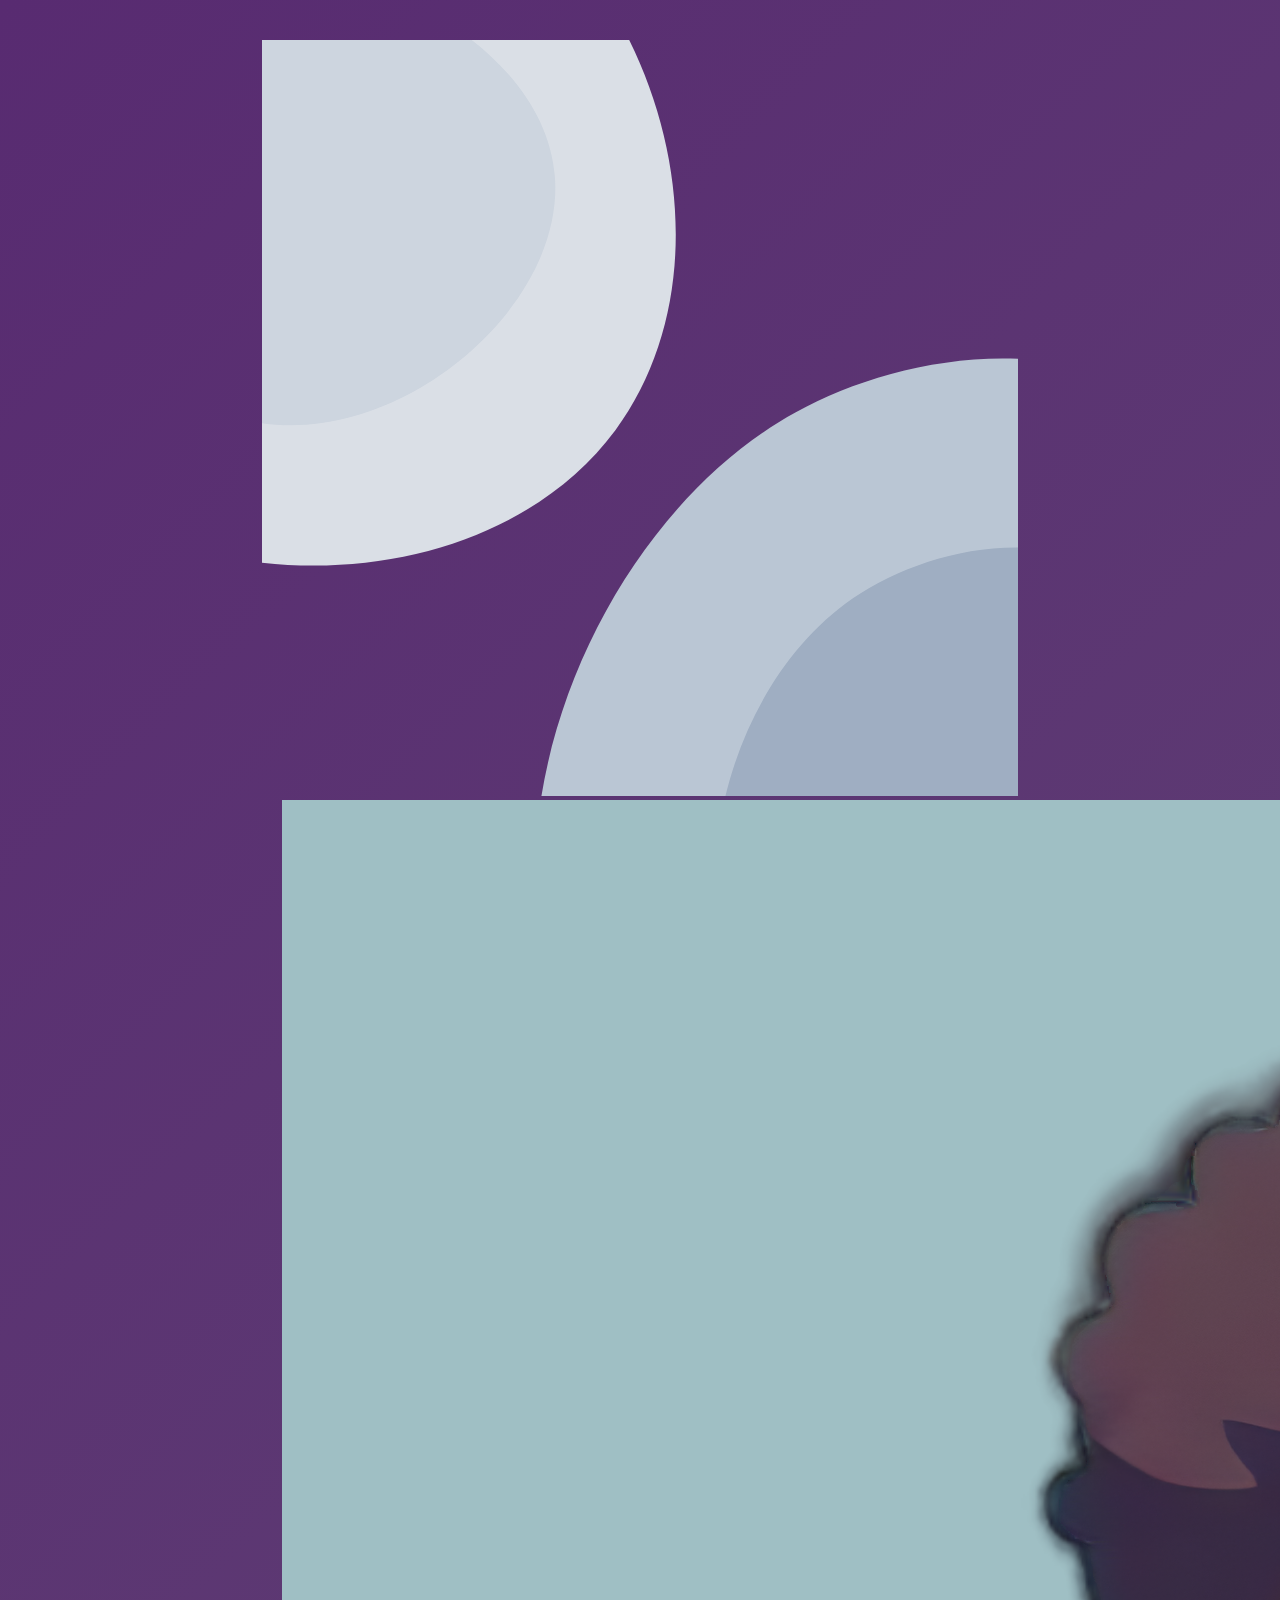
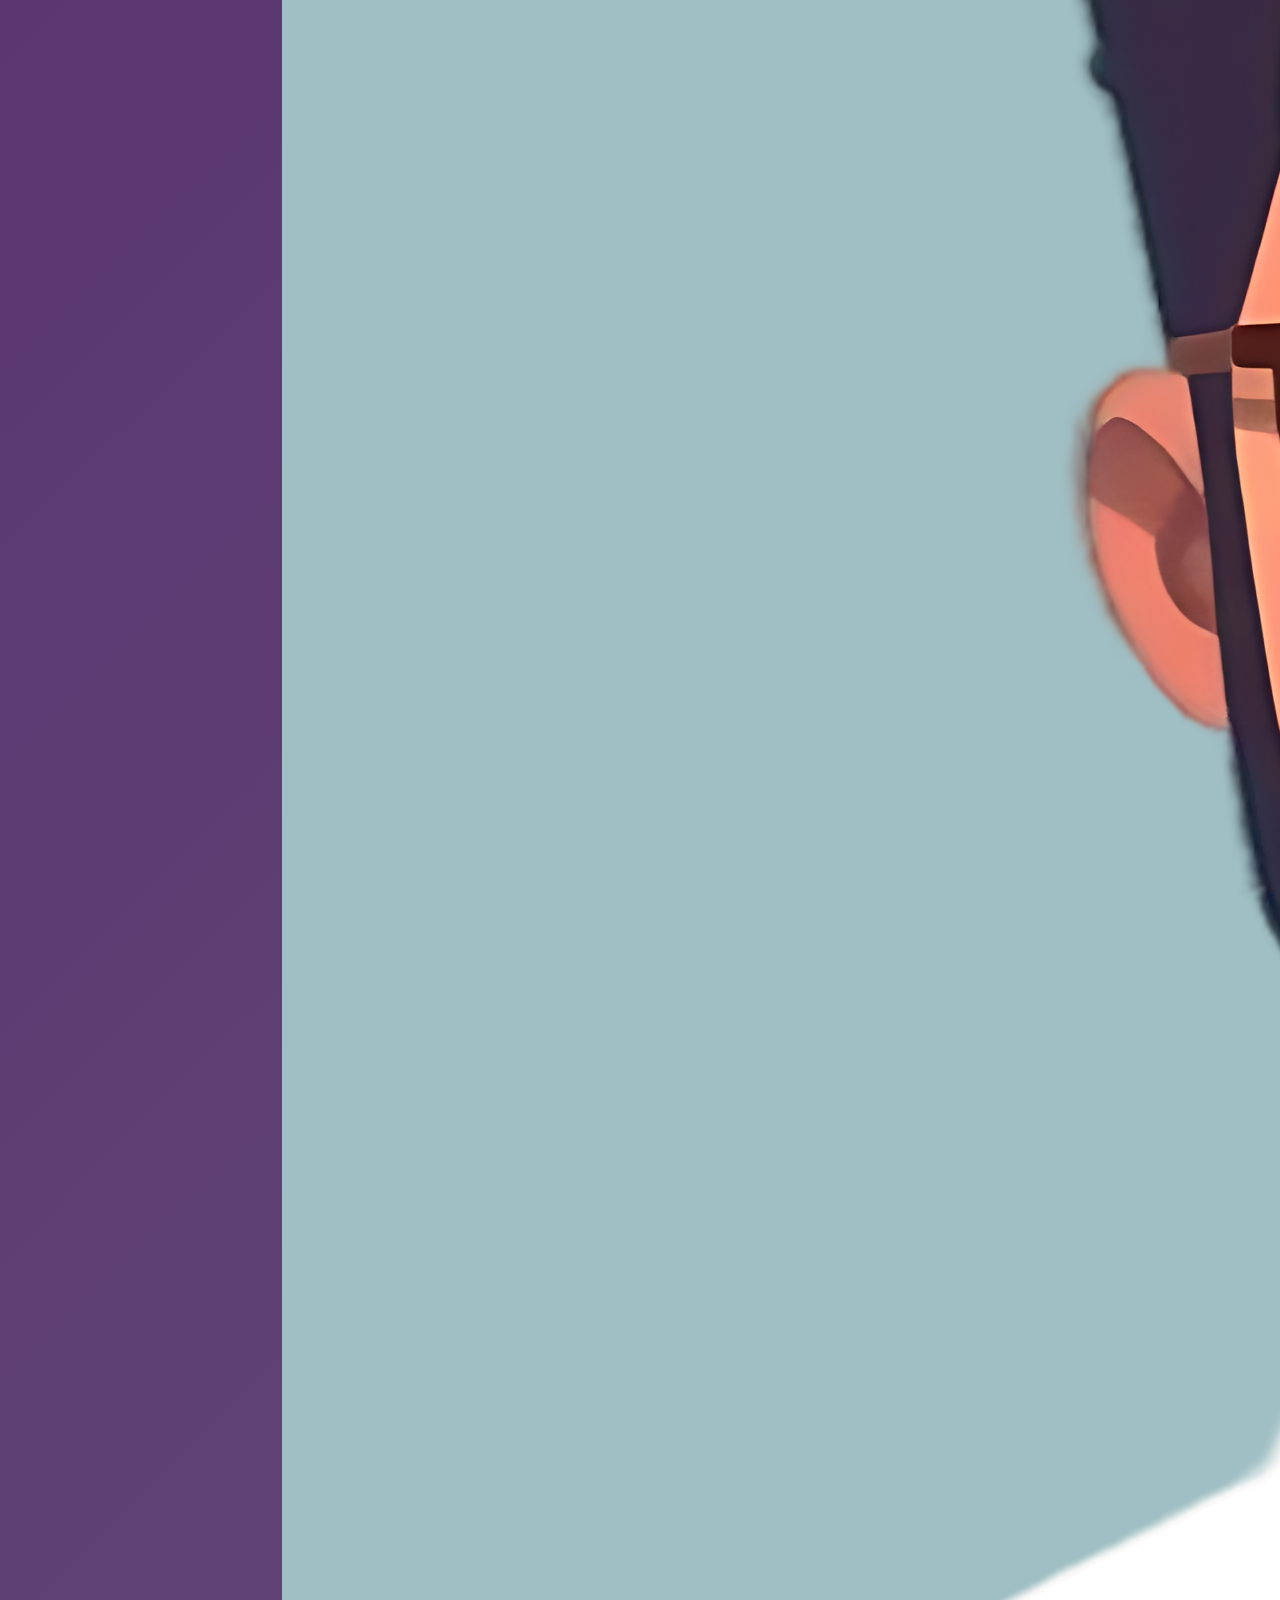
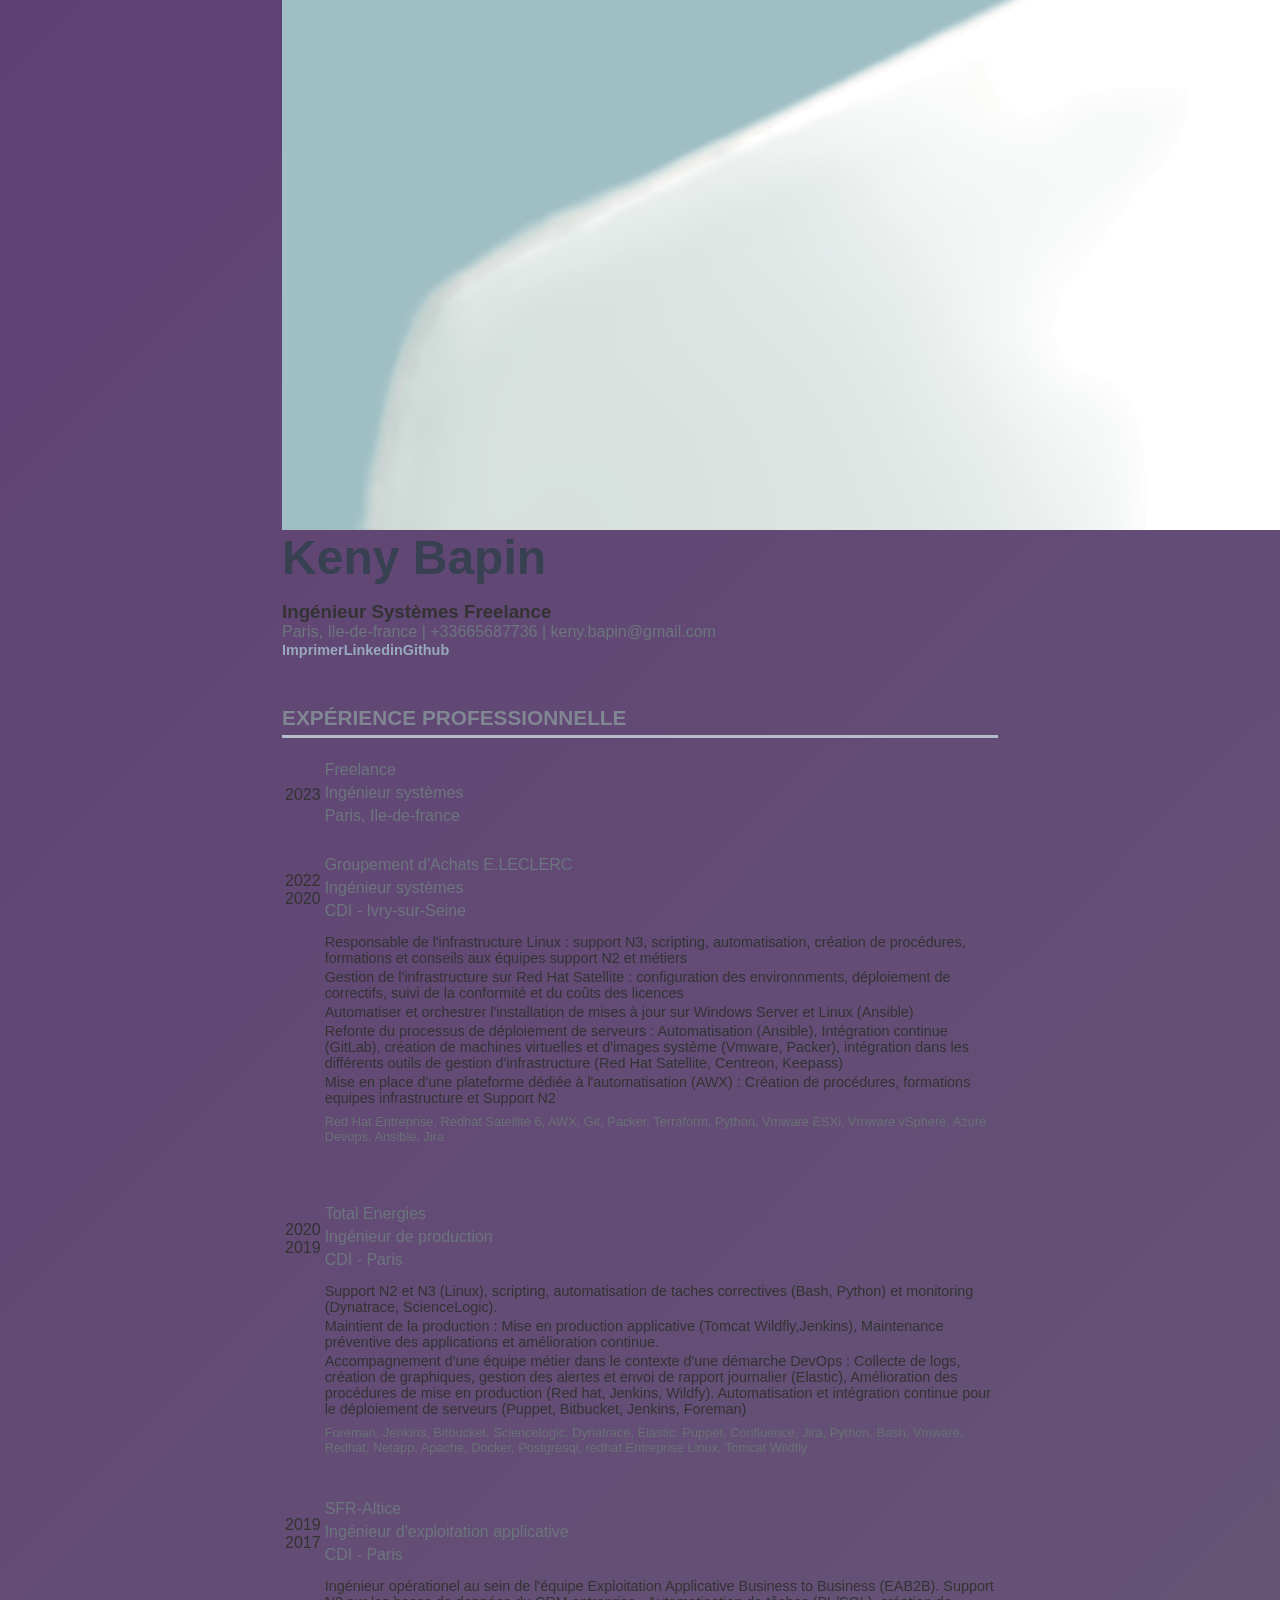
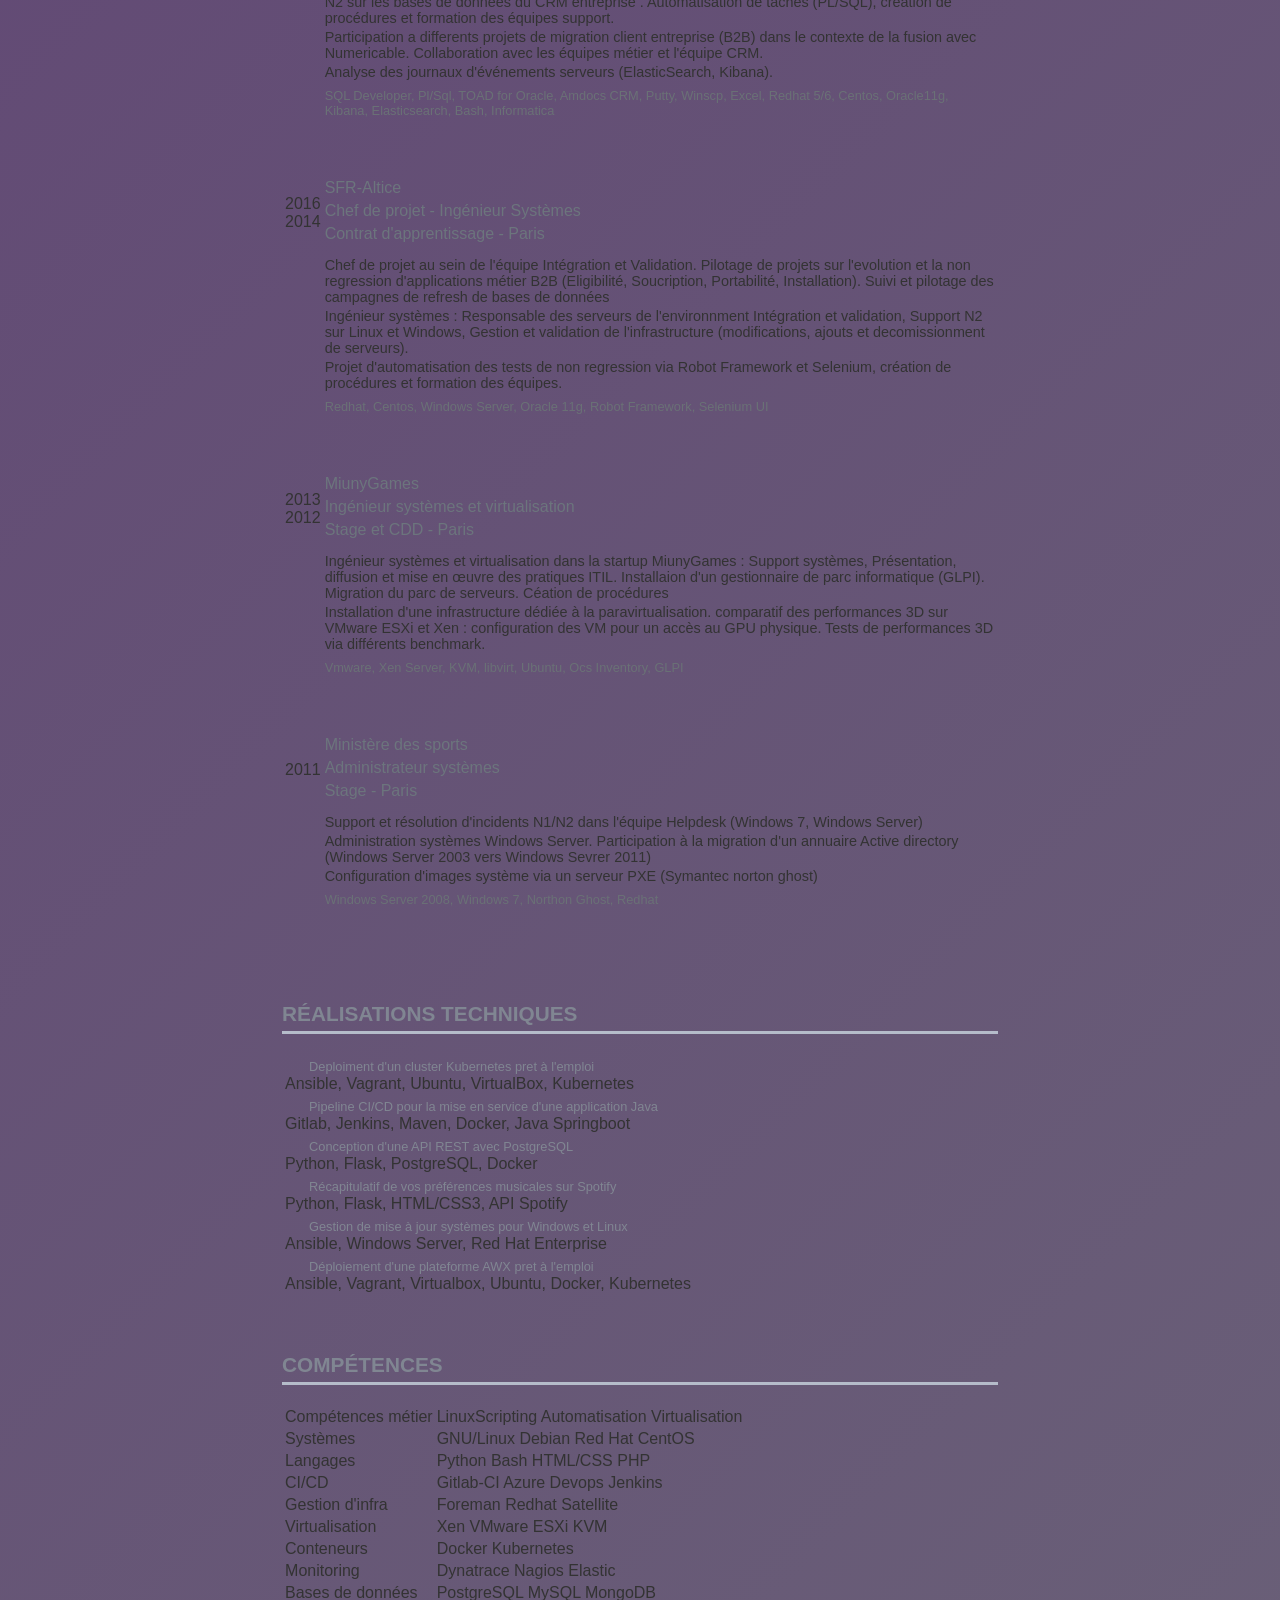
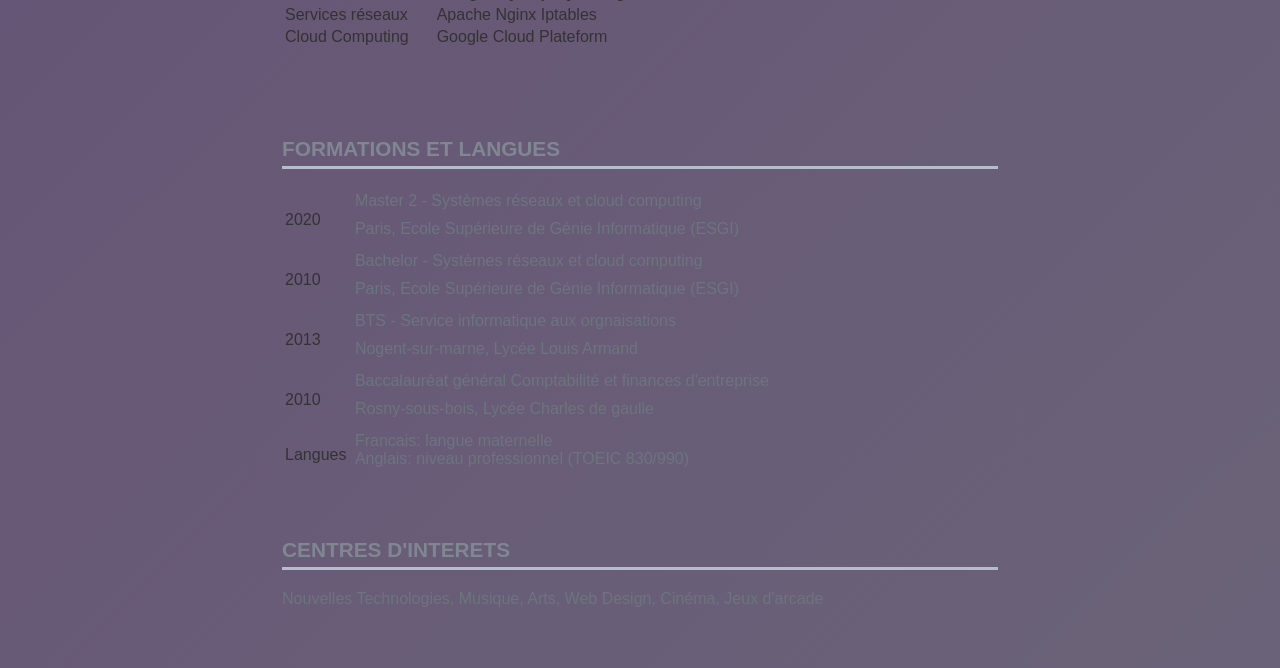
==== index.html @ 60f9b0a9 "Update index.html" ====
<!DOCTYPE html>
<html lang="fr">
<head>
  <meta charset="UTF-8">
  <meta name="viewport" content="width=device-width, initial-scale=1">
  <meta name="format-detection" content="telephone=no">
  <title>Ingénieur Systèmes Linux Freelance</title>
  <link rel="stylesheet" href="style.css">
  <link rel="stylesheet" href="https://fonts.googleapis.com/css2?family=Roboto:wght@400;700&amp;display=swap">
</head>
<body>
  <svg preserveaspectratio="xMidYMid slice" viewbox="10 10 80 80">
  <path fill="#dadfe6" class="out-top" d="M37-5C25.1-14.7,5.7-19.1-9.2-10-28.5,1.8-32.7,31.1-19.8,49c15.5,21.5,52.6,22,67.2,2.3C59.4,35,53.7,8.5,37-5Z"></path>
  <path fill="#cdd5df" class="in-top" d="M20.6,4.1C11.6,1.5-1.9,2.5-8,11.2-16.3,23.1-8.2,45.6,7.4,50S42.1,38.9,41,24.5C40.2,14.1,29.4,6.6,20.6,4.1Z"></path>
  <path fill="#bac6d4" class="out-bottom" d="M105.9,48.6c-12.4-8.2-29.3-4.8-39.4.8-23.4,12.8-37.7,51.9-19.1,74.1s63.9,15.3,76-5.6c7.6-13.3,1.8-31.1-2.3-43.8C117.6,63.3,114.7,54.3,105.9,48.6Z"></path>
  <path fill="#9faec2" class="in-bottom" d="M102,67.1c-9.6-6.1-22-3.1-29.5,2-15.4,10.7-19.6,37.5-7.6,47.8s35.9,3.9,44.5-12.5C115.5,92.6,113.9,74.6,102,67.1Z"></path></svg>
  <header>
    <div class="avatar"><img src="img/avatar.png" alt="avatar"></div>
    <h1>Keny Bapin</h1>
    <h3>Ingénieur Systèmes Freelance</h3>
    <p class="contact">Paris, Ile-de-france | +33665687736 | keny.bapin@gmail.com</p>
    <div class="links">
      <a href="javascript:window.print()">Imprimer</a><a href="https://www.linkedin.com/in/keny-bapin-94615779/" target="_blank">Linkedin</a><a href="https://github.com/kenybapin" target="_blank">Github</a>
    </div>
  </header>
  <section class="experience">
    <h2>Expérience Professionnelle</h2>
    <table class="table_experience">
      <tbody>
        <tr>
          <td class="yearColumn">2023</td>
          <td>
            <div class="infoBlock">
              <p class="company">Freelance</p>
              <p class="job">Ingénieur systèmes</p>
              <p class="location">Paris, Ile-de-france</p>
            </div>
          </td>
        </tr>
        <tr>
          <td>&nbsp;</td>
        </tr><!-- <> -->
        <tr>
          <td class="yearColumn">2022<br>
          2020</td>
          <td>
            <div class="infoBlock">
              <p class="company">Groupement d'Achats E.LECLERC</p>
              <p class="job">Ingénieur systèmes</p>
              <p class="location">CDI - Ivry-sur-Seine</p>
            </div>
          </td>
        </tr>
        <tr>
          <td>&nbsp;</td>
          <td>
            <div class="description">
              <ul>
                <li>Responsable de l'infrastructure Linux : support N3, scripting, automatisation, création de procédures, formations et conseils aux équipes support N2 et métiers</li>
                <li>Gestion de l'infrastructure sur Red Hat Satellite : configuration des environnments, déploiement de correctifs, suivi de la conformité et du coûts des licences</li>
                <li>Automatiser et orchestrer l'installation de mises à jour sur Windows Server et Linux (Ansible)</li>
                <li>Refonte du processus de déploiement de serveurs : Automatisation (Ansible), Intégration continue (GitLab), création de machines virtuelles et d'images système (Vmware, Packer), intégration dans les différents outils de gestion d'infrastructure (Red Hat Satellite, Centreon, Keepass)</li>
                <li>Mise en place d'une plateforme dédiée à l'automatisation (AWX) : Création de procédures, formations equipes infrastructure et Support N2</li>
                <p class="tools">Red Hat Entreprise, Redhat Satellite 6, AWX, Git, Packer, Terraform, Python, Vmware ESXi, Vmware vSphere, Azure Devops, Ansible, Jira</p>
              </ul>
            </div>
          </td>
        </tr>
        <tr>
          <td>&nbsp;</td><!-- <> -->
        </tr>
        <tr>
          <td class="yearColumn">2020<br>
          2019</td>
          <td>
            <div class="infoBlock">
              <p class="company">Total Energies</p>
              <p class="job">Ingénieur de production</p>
              <p class="location">CDI - Paris</p>
            </div>
          </td>
        </tr>
        <tr>
          <td>&nbsp;</td>
          <td>
            <div class="description">
              <ul>
                <li>Support N2 et N3 (Linux), scripting, automatisation de taches correctives (Bash, Python) et monitoring (Dynatrace, ScienceLogic).</li>
                <li>Maintient de la production : Mise en production applicative (Tomcat Wildfly,Jenkins), Maintenance préventive des applications et amélioration continue.</li>
                <li>Accompagnement d'une équipe métier dans le contexte d'une démarche DevOps : Collecte de logs, création de graphiques, gestion des alertes et envoi de rapport journalier (Elastic), Amélioration des procédures de mise en production (Red hat, Jenkins, Wildfy). Automatisation et intégration continue pour le déploiement de serveurs (Puppet, Bitbucket, Jenkins, Foreman)</li>
                <p class="tools">Foreman, Jenkins, Bitbucket, Sciencelogic, Dynatrace, Elastic, Puppet, Confluence, Jira, Python, Bash, Vmware, Redhat, Netapp, Apache, Docker, Postgresql, redhat Entreprise Linux, Tomcat Wildfly</p>
              </ul>
            </div>
          </td>
        </tr>
        <tr>
          <td></td>
        </tr>
      </tbody>
    </table>
    <div class="pagebreak"></div>
    <table class="table_experience">
      <tbody>
        <tr>
          <td class="yearColumn">2019<br>
          2017</td>
          <td>
            <div class="infoBlock">
              <p class="company">SFR-Altice</p>
              <p class="job">Ingénieur d'exploitation applicative</p>
              <p class="location">CDI - Paris</p>
            </div>
          </td>
        </tr>
        <tr>
          <td></td>
          <td>
            <div class="description">
              <ul>
                <li>Ingénieur opérationel au sein de l'équipe Exploitation Applicative Business to Business (EAB2B). Support N2 sur les bases de données du CRM entreprise . Automatisation de tâches (PL/SQL), création de procédures et formation des équipes support.</li>
                <li>Participation a differents projets de migration client entreprise (B2B) dans le contexte de la fusion avec Numericable. Collaboration avec les équipes métier et l'équipe CRM.</li>
                <li>Analyse des journaux d'événements serveurs (ElasticSearch, Kibana).</li>
                <p class="tools">SQL Developer, Pl/Sql, TOAD for Oracle, Amdocs CRM, Putty, Winscp, Excel, Redhat 5/6, Centos, Oracle11g, Kibana, Elasticsearch, Bash, Informatica</p>
              </ul>
            </div>
          </td>
        </tr>
        <tr>
          <td>&nbsp;</td><!-- <> -->
        </tr>
        <tr>
          <td class="yearColumn">2016<br>
          2014</td>
          <td>
            <div class="infoBlock">
              <p class="company">SFR-Altice</p>
              <p class="job">Chef de projet - Ingénieur Systèmes</p>
              <p class="location">Contrat d'apprentissage - Paris</p>
            </div>
          </td>
        </tr>
        <tr>
          <td>&nbsp;</td>
          <td>
            <div class="description">
              <ul>
                <li>Chef de projet au sein de l'équipe Intégration et Validation. Pilotage de projets sur l'evolution et la non regression d'applications métier B2B (Eligibilité, Soucription, Portabilité, Installation). Suivi et pilotage des campagnes de refresh de bases de données</li>
                <li>Ingénieur systèmes : Responsable des serveurs de l'environnment Intégration et validation, Support N2 sur Linux et Windows, Gestion et validation de l'infrastructure (modifications, ajouts et decomissionment de serveurs).</li>
                <li>Projet d'automatisation des tests de non regression via Robot Framework et Selenium, création de procédures et formation des équipes.</li>
                <p class="tools">Redhat, Centos, Windows Server, Oracle 11g, Robot Framework, Selenium UI</p>
              </ul>
            </div>
          </td>
        </tr>
        <tr>
          <td>&nbsp;</td><!-- <> -->
        </tr>
        <tr>
          <td class="yearColumn">2013<br>
          2012</td>
          <td>
            <div class="infoBlock">
              <p class="company">MiunyGames</p>
              <p class="job">Ingénieur systèmes et virtualisation</p>
              <p class="location">Stage et CDD - Paris</p>
            </div>
          </td>
        </tr>
        <tr>
          <td>&nbsp;</td>
          <td>
            <div class="description">
              <ul>
                <li>Ingénieur systèmes et virtualisation dans la startup MiunyGames : Support systèmes, Présentation, diffusion et mise en œuvre des pratiques ITIL. Installaion d'un gestionnaire de parc informatique (GLPI). Migration du parc de serveurs. Céation de procédures</li>
                <li>Installation d'une infrastructure dédiée à la paravirtualisation. comparatif des performances 3D sur VMware ESXi et Xen : configuration des VM pour un accès au GPU physique. Tests de performances 3D via différents benchmark.</li>
                <p class="tools">Vmware, Xen Server, KVM, libvirt, Ubuntu, Ocs Inventory, GLPI</p>
              </ul>
            </div>
          </td>
        </tr>
        <tr>
          <td>&nbsp;</td><!-- <> -->
        </tr>
        <tr>
          <td class="yearColumn">2011</td>
          <td>
            <div class="infoBlock">
              <p class="company">Ministère des sports</p>
              <p class="job">Administrateur systèmes</p>
              <p class="location">Stage - Paris</p>
            </div>
          </td>
        </tr>
        <tr>
          <td>&nbsp;</td>
          <td>
            <div class="description">
              <ul>
                <li>Support et résolution d'incidents N1/N2 dans l'équipe Helpdesk (Windows 7, Windows Server)</li>
                <li>Administration systèmes Windows Server. Participation à la migration d'un annuaire Active directory (Windows Server 2003 vers Windows Sevrer 2011)</li>
                <li>Configuration d'images système via un serveur PXE (Symantec norton ghost)</li>
                <p class="tools">Windows Server 2008, Windows 7, Northon Ghost, Redhat</p>
              </ul>
            </div>
          </td>
        </tr>
      </tbody>
    </table>
  </section>
  <div class="pagebreak"></div>
  <section class="projects">
    <h2>Réalisations techniques</h2>
    <table class="table_projects">
      <tbody>
        <tr>
          <td><a href="https://github.com/kenybapin/kubernetes-cluster-vagrant-ansible">Deploiment d'un cluster Kubernetes pret à l'emploi</a><br>
          <span>Ansible, Vagrant, Ubuntu, VirtualBox, Kubernetes</span></td>
        </tr>
        <tr>
          <td><a href="https://github.com/kenybapin/cicd-pipeline-java-spring-docker">Pipeline CI/CD pour la mise en service d'une application Java</a><br>
          <span>Gitlab, Jenkins, Maven, Docker, Java Springboot</span></td>
        </tr>
        <tr>
          <td><a href="https://github.com/kenybapin/docker-flask-api">Conception d'une API REST avec PostgreSQL</a><br>
          <span>Python, Flask, PostgreSQL, Docker</span></td>
        </tr>
        <tr>
          <td><a href="https://github.com/kenybapin/flask-spotify-app">Récapitulatif de vos préférences musicales sur Spotify</a><br>
          <span>Python, Flask, HTML/CSS3, API Spotify</span></td>
        </tr>
        <tr>
          <td><a href="https://github.com/kenybapin/ansible-sys-updates">Gestion de mise à jour systèmes pour Windows et Linux</a><br>
          <span>Ansible, Windows Server, Red Hat Enterprise</span></td>
        </tr>
        <tr>
          <td><a href="https://github.com/kenybapin/awx-install">Déploiement d'une plateforme AWX pret à l'emploi</a><br>
          <span>Ansible, Vagrant, Virtualbox, Ubuntu, Docker, Kubernetes</span></td>
        </tr>
      </tbody>
    </table>
  </section>
  <section class="skills">
    <h2>Compétences</h2>
    <table class="table_skills">
      <tbody>
        <tr>
          <td>Compétences métier</td>
          <td><span>Linux</span><span>Scripting</span> <span>Automatisation</span> <span>Virtualisation</span></td>
        </tr>
        <tr>
          <td>Systèmes</td>
          <td><span>GNU/Linux</span> <span>Debian</span> <span>Red Hat</span> <span>CentOS</span></td>
        </tr>
        <tr>
          <td>Langages</td>
          <td><span>Python</span> <span>Bash</span> <span>HTML/CSS</span> <span>PHP</span></td>
        </tr>
        <tr>
          <td>CI/CD</td>
          <td><span>Gitlab-CI</span> <span>Azure Devops</span> <span>Jenkins</span></td>
        </tr>
        <tr>
          <td>Gestion d'infra</td>
          <td><span>Foreman</span> <span>Redhat Satellite</span></td>
        </tr>
        <tr>
          <td>Virtualisation</td>
          <td><span>Xen</span> <span>VMware ESXi</span> <span>KVM</span></td>
        </tr>
        <tr>
          <td>Conteneurs</td>
          <td><span>Docker</span> <span>Kubernetes</span></td>
        </tr>
        <tr>
          <td>Monitoring</td>
          <td><span>Dynatrace</span> <span>Nagios</span> <span>Elastic</span></td>
        </tr>
        <tr>
          <td>Bases de données</td>
          <td><span>PostgreSQL</span> <span>MySQL</span> <span>MongoDB</span></td>
        </tr>
        <tr>
          <td>Services réseaux</td>
          <td><span>Apache</span> <span>Nginx</span> <span>Iptables</span></td>
        </tr>
        <tr>
          <td>Cloud Computing</td>
          <td><span>Google Cloud Plateform</span></td>
        </tr>
      </tbody>
    </table>
  </section>
  <div class="pagebreak"></div>
  <section class="education">
    <h2>Formations et langues</h2>
    <table class="table_formations">
      <tbody>
        <tr class="tableRow">
          <td class="yearColumn">2020&nbsp;</td>
          <td>
            <div class="infoBlock">
              <p class="diploma">Master 2 - Systèmes réseaux et cloud computing</p>
              <p class="school">Paris, Ecole Supérieure de Génie Informatique (ESGI)</p>
            </div>
          </td>
        </tr><!---->
        <tr class="tableRow">
          <td class="yearColumn">2010&nbsp;</td>
          <td>
            <div class="infoBlock">
              <p class="diploma">Bachelor - Systèmes réseaux et cloud computing</p>
              <p class="school">Paris, Ecole Supérieure de Génie Informatique (ESGI)</p>
            </div>
          </td>
        </tr><!---->
        <tr class="tableRow">
          <td class="yearColumn">2013&nbsp;</td>
          <td>
            <div class="infoBlock">
              <p class="diploma">BTS - Service informatique aux orgnaisations</p>
              <p class="school">Nogent-sur-marne, Lycée Louis Armand</p>
            </div>
          </td>
        </tr><!---->
        <tr class="tableRow">
          <td class="yearColumn">2010&nbsp;</td>
          <td>
            <div class="infoBlock">
              <p class="diploma">Baccalauréat général Comptabilité et finances d'entreprise</p>
              <p class="school">Rosny-sous-bois, Lycée Charles de gaulle</p>
            </div>
          </td>
        </tr><!---->
        <tr class="tableRow">
          <td class="yearColumn">Langues&nbsp;</td>
          <td>
            <div class="infoBlock">
              <p class="school">Francais: langue maternelle<br>
              Anglais: niveau professionnel (TOEIC 830/990)</p>
            </div>
          </td>
        </tr>
      </tbody>
    </table>
  </section>
  <section class="hobbies">
    <h2>Centres d'interets</h2>
    <div>
      <p>Nouvelles Technologies, Musique, Arts, Web Design, Cinéma, Jeux d'arcade</p>
    </div>
  </section>
</body>
</html>
---- style.css ----
@media print {
    .pagebreak { page-break-before: always; } /* page-break-after works, as well */
    .icon {display: none !important; }
    body {
        background: #ffffff !important;
        margin: 0 !important;
        padding: 0 !important;
    }
    #global {
        background-color: transparent !important;
        box-shadow:none !important;
        margin: 0 !important;
        padding: 0 !important;
      }
    span {display: none !important; }
 }

body {
    font-family: 'Segoe UI', Tahoma, Geneva, Verdana, sans-serif;
    color: #333;
    margin: 40px;
    page-break-after: auto;
    width: 200mm;
    margin-left: auto;
    margin-right: auto;
    background: linear-gradient(-45deg, #3aa2bf, #3d4963, #80a480, #582b71);
	background-size: 650% 650%;
	animation: gradient 10s ease infinite;
}

@keyframes gradient {
	0% {
		background-position: 0% 50%;
	}
	50% {
		background-position: 100% 50%;
	}
	100% {
		background-position: 0% 50%;
	}
}


#global {
    border-radius: 20px;
    background-color: rgb(243, 244, 246);
    padding: 3rem;
    margin: 0;
    opacity: 0.9;
}


header {
    text-align: left;
    padding-left: 20px;
    margin-bottom: 10px;
}

.icon {
    float: right;
}


/* print button */
a.icon {
    text-align: center;
    font-size: 32px;
    width: 80px;
    height: 80px;
}

.circle {
    border-radius: 50%;
    box-shadow: 5px 5px 5px rgb(195, 195, 195);
    float: left;
    color: #fff;
    line-height: 90px;
    transition-duration: 300ms;
}

.circle:nth-child(odd) {
    background-color: #3a7eb6a2;
}
.circle:nth-child(even) {
    background-color: #317dd3;
    -webkit-animation-delay: 1s; /* Chrome, Safari, Opera */
    animation-delay: 1s;
}
.transition:hover {
    transition-property: background;
    background: #049ea3;
    cursor: pointer;
    transition-duration: 300ms;
}

/* Animation Keyframe Rules */
@-webkit-keyframes hover-board {
   0% {
       transform: translate(0px, 0px);
       -webkit-transform: translate(0px, 0px);
       animation-timing-function:ease-in-out;
   }

   50% {
       transform: translate(0px, 22px);
       -webkit-transform: translate(0px, 22px);
       animation-timing-function:ease-in-out;
   }

   100% {
       transform: translate(0px, 0px);
       -webkit-transform: translate(0px, 0px);
       animation-timing-function:ease-in-out;
   }
}
@-moz-keyframes hover-board {
   0% {
       transform: translate(0px, 0px);
       animation-timing-function:ease-in-out;
   }

   50% {
       transform: translate(0px, 22px);
       animation-timing-function:ease-in-out;
   }

   100% {
       transform: translate(0px, 0px);
       animation-timing-function:ease-in-out;
   }
}
@-o-keyframes hover-board {
   0% {
       transform: translate(0px, 0px);
       animation-timing-function:ease-in-out;
   }

   50% {
       transform: translate(0px, 22px);
       animation-timing-function:ease-in-out;
   }

   100% {
       transform: translate(0px, 0px);
       animation-timing-function:ease-in-out;
   }
}
@keyframes hover-board {
   0% {
       transform: translate(0px, 0px);
       animation-timing-function:ease-in-out;
   }

   50% {
       transform: translate(0px, 22px);
       animation-timing-function:ease-in-out;
   }

   100% {
       transform: translate(0px, 0px);
       animation-timing-function:ease-in-out;
   }
}
.animation {
  -webkit-animation: hover-board 4s infinite; /* Safari 4+ */
  -moz-animation:    hover-board 4s infinite; /* Fx 5+ */
  -o-animation:      hover-board 4s infinite; /* Opera 12+ */
  animation:         hover-board 4s infinite; /* IE 10+, Fx 29+ */
}

/* -------------------------------------------------------- */




#infosperso {
    margin: 0;
    margin-left: 20px;
    margin-bottom: 20px;
}

#links {
    display: inline;
}


#infosperso p {
    margin-bottom: 3px;
}



h1 {
    color: rgb(55, 65, 81);
    font-size: 3rem;
    line-height: 1;
    margin: 0;
    margin-bottom: 10px;
}

h2 {
    color: rgb(128, 134, 146);
    border-bottom: 3px solid rgb(181, 188, 202);
    text-transform: uppercase;
    padding-bottom: 5px;
    font-size: 1.3rem;
    margin-bottom: 20px;
}

h3 {
    
    margin-bottom: 0;
}

h4 {
    color: rgb(55, 65, 81);
    font-family: 'Segoe UI', Tahoma, Geneva, Verdana, sans-serif;
    font-size: 1rem;
    margin: 0;
}

h5 {
    color: rgb(55, 65, 81);
    font-size: 2rem;
    line-height: 2rem;
    font-weight: 600;
    margin: 0;
    margin-bottom: 5px;
}

h6 {
    color: rgb(136, 139, 143);
    font-size: 1.5rem;
    line-height: 2rem;
    font-weight: 600;
    margin: 0;
}

h7 {
    color: rgb(112, 120, 137);
    font-size: 0.95rem;
    font-weight: 600;
    margin: 0;
}


p {
    margin: 0;
    color: #6c757d;
}

p.tools {
    color: #6a7176;
    font-family: 'Segoe UI', Tahoma, Geneva, Verdana, sans-serif;
    padding-top: 5px;
    padding-bottom: 10px;
    font-size: 0.8rem;
    /* font-weight: 600;  */
}


section {
    padding: 20px;
    border-radius: 8px;
}


.experience {
    margin-bottom: 0px;
}
.experience li {
    font-size: 0.9rem;
    margin-bottom: 3px;
}
.experience p {
    margin-bottom: 5px;
}


.education p {
    margin-bottom: 10px;
}

.experience h3, .education h3 {
    color: #343a40;
}

.projects li{
    font-size: 0.9rem;
    list-style: none;
    margin-bottom: 0;
    margin-top: 10px;
}
.projects li::before {
    content: "📄 ";
  }

.projects a {
    text-decoration: none;
    color: rgb(128, 134, 146);
    font-size: 0.8rem;
    font-weight: 400;
    margin-left: 24px;
}

ul {
    padding: 0; 
    list-style-type:none;
    margin-top: 5px;
    padding-left: 0px;
    margin-bottom: 25px;
}

li {
    margin-bottom: 2px;
    font-size: 1rem;
}

.skills {
    margin-bottom: 30px;
}

.skills ul {
    column-count: 2; 
}

.skills p  {
    font-size: 0.9em;
    margin-left: 10px;
    padding-bottom: 5px;
    padding-top: 0px;
}


#software  {
    column-count: 2;
    font-size: 0.9em;
    margin-left: 10px;
    margin-top: 10px;
}

#software p  {
    font-size: 1em;
    padding-bottom: 5px;
}

#software li  {
    list-style: none;
    font-size: 1em;
    padding-bottom: 5px;
}

#software a  {
    font-size: 1em;
    color: white;
    padding-left: 5px;
    padding-right: 5px;
    padding-top: 2px;
    padding-bottom: 2px;
    font-weight: 600;
    background-color: #8b92a7;
}

.contact {
    margin: 0;
}

a {
    color: #99a9bc;
    text-decoration: none;
    font-weight: bold;
    font-size: 0.9rem;
}

a:hover {
    text-decoration:none;
    color: #049ea3;
}
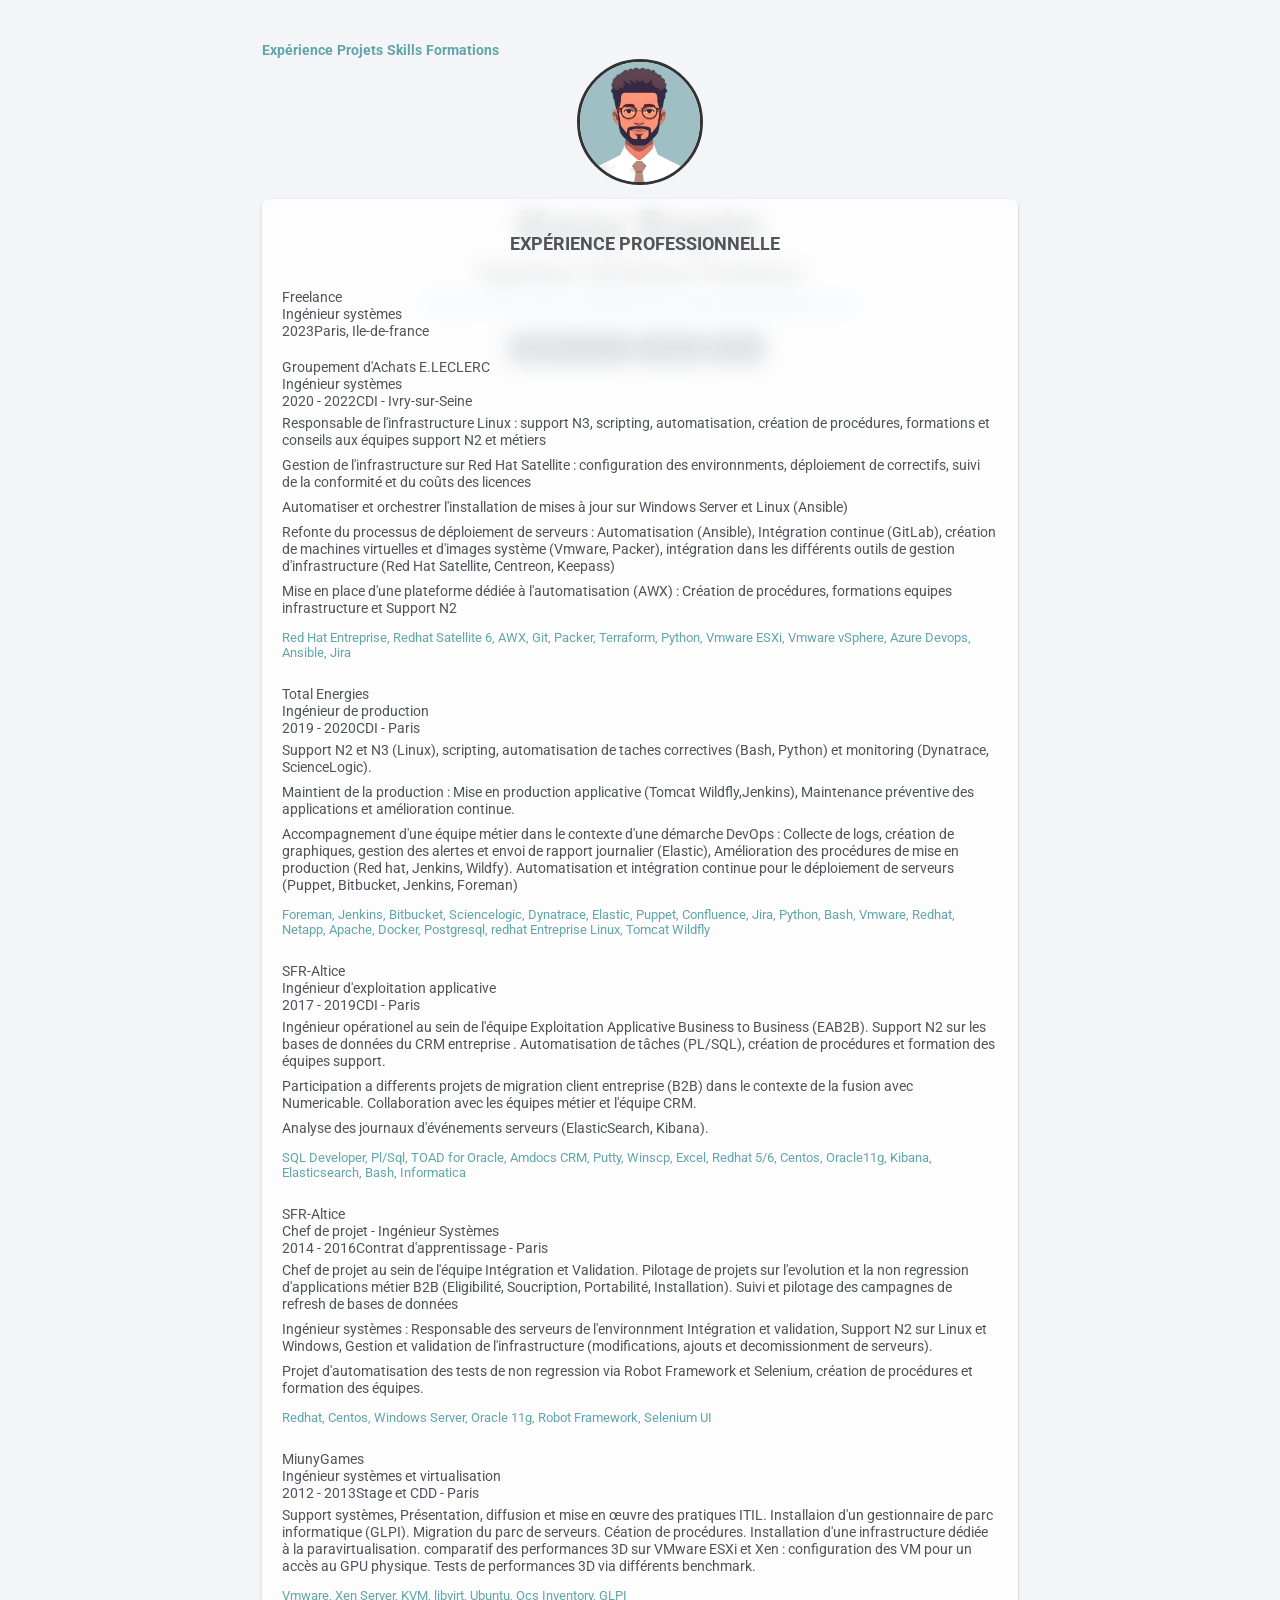
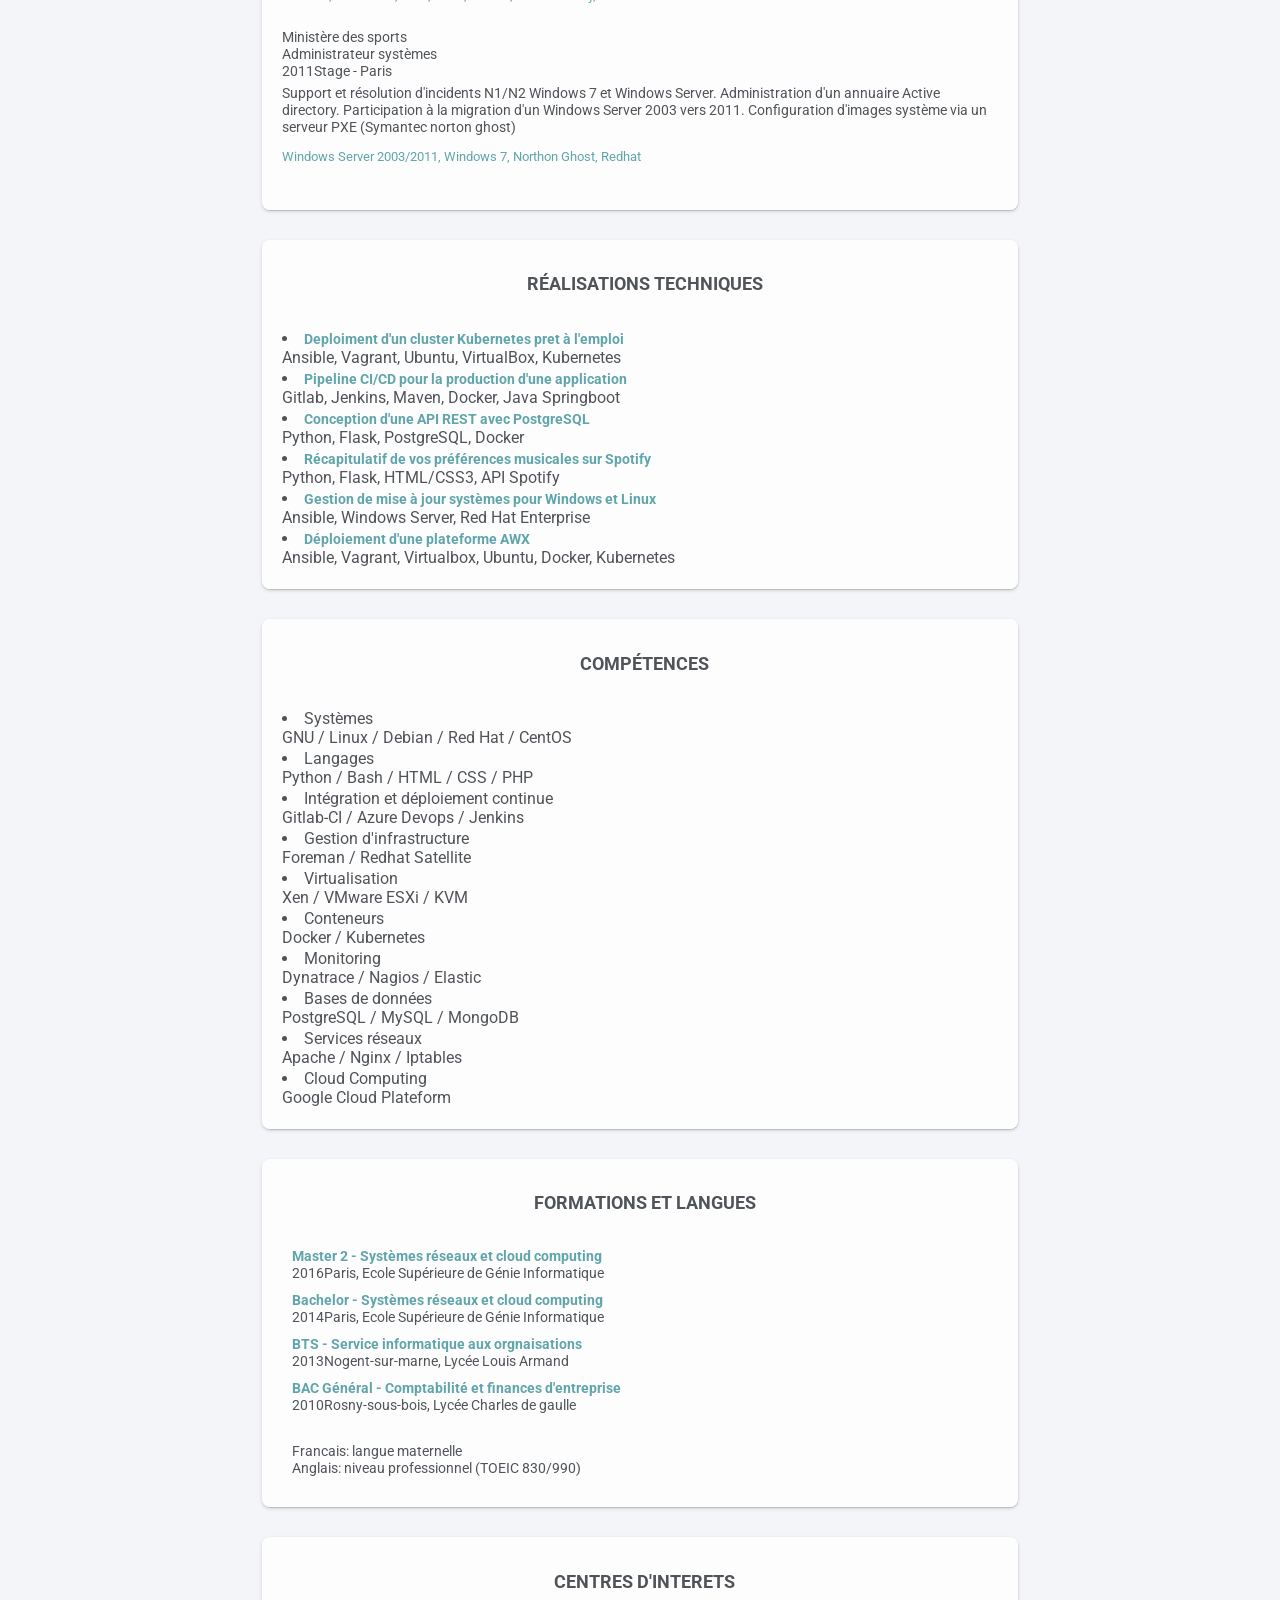
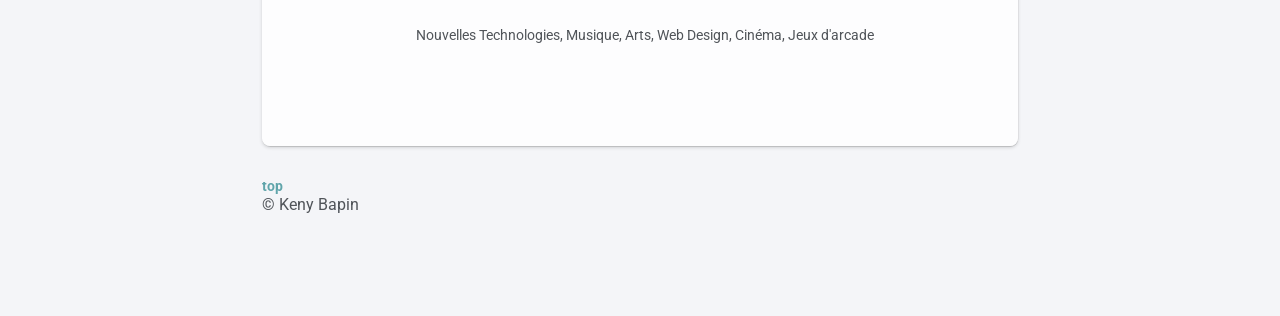
==== commit 703b6ca3: "Update index.html" ====
--- a/index.html
+++ b/index.html
@@ -8,346 +8,203 @@
   <link rel="stylesheet" href="style.css">
   <link rel="stylesheet" href="https://fonts.googleapis.com/css2?family=Roboto:wght@400;700&amp;display=swap">
 </head>
+
+
 <body>
-  <svg preserveaspectratio="xMidYMid slice" viewbox="10 10 80 80">
-  <path fill="#dadfe6" class="out-top" d="M37-5C25.1-14.7,5.7-19.1-9.2-10-28.5,1.8-32.7,31.1-19.8,49c15.5,21.5,52.6,22,67.2,2.3C59.4,35,53.7,8.5,37-5Z"></path>
-  <path fill="#cdd5df" class="in-top" d="M20.6,4.1C11.6,1.5-1.9,2.5-8,11.2-16.3,23.1-8.2,45.6,7.4,50S42.1,38.9,41,24.5C40.2,14.1,29.4,6.6,20.6,4.1Z"></path>
-  <path fill="#bac6d4" class="out-bottom" d="M105.9,48.6c-12.4-8.2-29.3-4.8-39.4.8-23.4,12.8-37.7,51.9-19.1,74.1s63.9,15.3,76-5.6c7.6-13.3,1.8-31.1-2.3-43.8C117.6,63.3,114.7,54.3,105.9,48.6Z"></path>
-  <path fill="#9faec2" class="in-bottom" d="M102,67.1c-9.6-6.1-22-3.1-29.5,2-15.4,10.7-19.6,37.5-7.6,47.8s35.9,3.9,44.5-12.5C115.5,92.6,113.9,74.6,102,67.1Z"></path></svg>
+
+  <div class="navbar">
+    <a href="#exp">Expérience</a>
+    <a href="#projects">Projets</a>
+    <a href="#skills">Skills</a>
+    <a href="#formations">Formations</a>
+  </div>
+
+<container> 
   <header>
-    <div class="avatar"><img src="img/avatar.png" alt="avatar"></div>
-    <h1>Keny Bapin</h1>
-    <h3>Ingénieur Systèmes Freelance</h3>
-    <p class="contact">Paris, Ile-de-france | +33665687736 | keny.bapin@gmail.com</p>
-    <div class="links">
-      <a href="javascript:window.print()">Imprimer</a><a href="https://www.linkedin.com/in/keny-bapin-94615779/" target="_blank">Linkedin</a><a href="https://github.com/kenybapin" target="_blank">Github</a>
-    </div>
+    <div class="avatar"><img src="img/avatar.png" alt="avatar">
+      <h1>Keny Bapin</h1>
+      <h3>Ingénieur Systèmes Freelance</h3>
+      <p class="contact">Paris, Ile-de-france | 0665687736 | keny.bapin@gmail.com</p>
+      <div class="links"><a href="javascript:window.print()">Imprimer mon CV</a><a href="https://www.linkedin.com/in/keny-bapin-94615779/" target="_blank">Linkedin</a><a href="https://github.com/kenybapin" target="_blank">Github</a></div>
+      <div id="exp"></div>
+    </div>
+    
   </header>
+
   <section class="experience">
     <h2>Expérience Professionnelle</h2>
-    <table class="table_experience">
-      <tbody>
-        <tr>
-          <td class="yearColumn">2023</td>
-          <td>
-            <div class="infoBlock">
-              <p class="company">Freelance</p>
-              <p class="job">Ingénieur systèmes</p>
-              <p class="location">Paris, Ile-de-france</p>
-            </div>
-          </td>
-        </tr>
-        <tr>
-          <td>&nbsp;</td>
-        </tr><!-- <> -->
-        <tr>
-          <td class="yearColumn">2022<br>
-          2020</td>
-          <td>
-            <div class="infoBlock">
-              <p class="company">Groupement d'Achats E.LECLERC</p>
-              <p class="job">Ingénieur systèmes</p>
-              <p class="location">CDI - Ivry-sur-Seine</p>
-            </div>
-          </td>
-        </tr>
-        <tr>
-          <td>&nbsp;</td>
-          <td>
-            <div class="description">
-              <ul>
-                <li>Responsable de l'infrastructure Linux : support N3, scripting, automatisation, création de procédures, formations et conseils aux équipes support N2 et métiers</li>
-                <li>Gestion de l'infrastructure sur Red Hat Satellite : configuration des environnments, déploiement de correctifs, suivi de la conformité et du coûts des licences</li>
-                <li>Automatiser et orchestrer l'installation de mises à jour sur Windows Server et Linux (Ansible)</li>
-                <li>Refonte du processus de déploiement de serveurs : Automatisation (Ansible), Intégration continue (GitLab), création de machines virtuelles et d'images système (Vmware, Packer), intégration dans les différents outils de gestion d'infrastructure (Red Hat Satellite, Centreon, Keepass)</li>
-                <li>Mise en place d'une plateforme dédiée à l'automatisation (AWX) : Création de procédures, formations equipes infrastructure et Support N2</li>
-                <p class="tools">Red Hat Entreprise, Redhat Satellite 6, AWX, Git, Packer, Terraform, Python, Vmware ESXi, Vmware vSphere, Azure Devops, Ansible, Jira</p>
-              </ul>
-            </div>
-          </td>
-        </tr>
-        <tr>
-          <td>&nbsp;</td><!-- <> -->
-        </tr>
-        <tr>
-          <td class="yearColumn">2020<br>
-          2019</td>
-          <td>
-            <div class="infoBlock">
-              <p class="company">Total Energies</p>
-              <p class="job">Ingénieur de production</p>
-              <p class="location">CDI - Paris</p>
-            </div>
-          </td>
-        </tr>
-        <tr>
-          <td>&nbsp;</td>
-          <td>
-            <div class="description">
-              <ul>
-                <li>Support N2 et N3 (Linux), scripting, automatisation de taches correctives (Bash, Python) et monitoring (Dynatrace, ScienceLogic).</li>
-                <li>Maintient de la production : Mise en production applicative (Tomcat Wildfly,Jenkins), Maintenance préventive des applications et amélioration continue.</li>
-                <li>Accompagnement d'une équipe métier dans le contexte d'une démarche DevOps : Collecte de logs, création de graphiques, gestion des alertes et envoi de rapport journalier (Elastic), Amélioration des procédures de mise en production (Red hat, Jenkins, Wildfy). Automatisation et intégration continue pour le déploiement de serveurs (Puppet, Bitbucket, Jenkins, Foreman)</li>
-                <p class="tools">Foreman, Jenkins, Bitbucket, Sciencelogic, Dynatrace, Elastic, Puppet, Confluence, Jira, Python, Bash, Vmware, Redhat, Netapp, Apache, Docker, Postgresql, redhat Entreprise Linux, Tomcat Wildfly</p>
-              </ul>
-            </div>
-          </td>
-        </tr>
-        <tr>
-          <td></td>
-        </tr>
-      </tbody>
-    </table>
+
+     <div class="infoBlock">
+       <p class="company">Freelance</p>
+       <p class="job">Ingénieur systèmes</p>
+       <p class="location"><span>2023</span>Paris, Ile-de-france</p>
+     </div><br>
+
+
+     <div class="infoBlock">
+       <p class="company">Groupement d'Achats E.LECLERC</p>
+       <p class="job">Ingénieur systèmes</p>
+       <p class="location"><span>2020 - 2022</span>CDI - Ivry-sur-Seine</p>
+     </div>
+     <div class="description">
+       <ul>
+         <li>Responsable de l'infrastructure Linux : support N3, scripting, automatisation, création de procédures, formations et conseils aux équipes support N2 et métiers</li>
+         <li>Gestion de l'infrastructure sur Red Hat Satellite : configuration des environnments, déploiement de correctifs, suivi de la conformité et du coûts des licences</li>
+         <li>Automatiser et orchestrer l'installation de mises à jour sur Windows Server et Linux (Ansible)</li>
+         <li>Refonte du processus de déploiement de serveurs : Automatisation (Ansible), Intégration continue (GitLab), création de machines virtuelles et d'images système (Vmware, Packer), intégration dans les différents outils de gestion d'infrastructure (Red Hat Satellite, Centreon, Keepass)</li>
+         <li>Mise en place d'une plateforme dédiée à l'automatisation (AWX) : Création de procédures, formations equipes infrastructure et Support N2</li>
+         <p class="tools">Red Hat Entreprise, Redhat Satellite 6, AWX, Git, Packer, Terraform, Python, Vmware ESXi, Vmware vSphere, Azure Devops, Ansible, Jira</p>
+       </ul>
+     </div>
+     
+     <div class="infoBlock">
+       <p class="company">Total Energies</p>
+       <p class="job">Ingénieur de production</p>
+       <p class="location"><span>2019 - 2020</span>CDI - Paris</p>
+     </div>
+     <div class="description">
+       <ul>
+         <li>Support N2 et N3 (Linux), scripting, automatisation de taches correctives (Bash, Python) et monitoring (Dynatrace, ScienceLogic).</li>
+         <li>Maintient de la production : Mise en production applicative (Tomcat Wildfly,Jenkins), Maintenance préventive des applications et amélioration continue.</li>
+         <li>Accompagnement d'une équipe métier dans le contexte d'une démarche DevOps : Collecte de logs, création de graphiques, gestion des alertes et envoi de rapport journalier (Elastic), Amélioration des procédures de mise en production (Red hat, Jenkins, Wildfy). Automatisation et intégration continue pour le déploiement de serveurs (Puppet, Bitbucket, Jenkins, Foreman)</li>
+         <p class="tools">Foreman, Jenkins, Bitbucket, Sciencelogic, Dynatrace, Elastic, Puppet, Confluence, Jira, Python, Bash, Vmware, Redhat, Netapp, Apache, Docker, Postgresql, redhat Entreprise Linux, Tomcat Wildfly</p>
+       </ul>
+     </div>
+
+
     <div class="pagebreak"></div>
-    <table class="table_experience">
-      <tbody>
-        <tr>
-          <td class="yearColumn">2019<br>
-          2017</td>
-          <td>
-            <div class="infoBlock">
-              <p class="company">SFR-Altice</p>
-              <p class="job">Ingénieur d'exploitation applicative</p>
-              <p class="location">CDI - Paris</p>
-            </div>
-          </td>
-        </tr>
-        <tr>
-          <td></td>
-          <td>
-            <div class="description">
-              <ul>
-                <li>Ingénieur opérationel au sein de l'équipe Exploitation Applicative Business to Business (EAB2B). Support N2 sur les bases de données du CRM entreprise . Automatisation de tâches (PL/SQL), création de procédures et formation des équipes support.</li>
-                <li>Participation a differents projets de migration client entreprise (B2B) dans le contexte de la fusion avec Numericable. Collaboration avec les équipes métier et l'équipe CRM.</li>
-                <li>Analyse des journaux d'événements serveurs (ElasticSearch, Kibana).</li>
-                <p class="tools">SQL Developer, Pl/Sql, TOAD for Oracle, Amdocs CRM, Putty, Winscp, Excel, Redhat 5/6, Centos, Oracle11g, Kibana, Elasticsearch, Bash, Informatica</p>
-              </ul>
-            </div>
-          </td>
-        </tr>
-        <tr>
-          <td>&nbsp;</td><!-- <> -->
-        </tr>
-        <tr>
-          <td class="yearColumn">2016<br>
-          2014</td>
-          <td>
-            <div class="infoBlock">
-              <p class="company">SFR-Altice</p>
-              <p class="job">Chef de projet - Ingénieur Systèmes</p>
-              <p class="location">Contrat d'apprentissage - Paris</p>
-            </div>
-          </td>
-        </tr>
-        <tr>
-          <td>&nbsp;</td>
-          <td>
-            <div class="description">
-              <ul>
-                <li>Chef de projet au sein de l'équipe Intégration et Validation. Pilotage de projets sur l'evolution et la non regression d'applications métier B2B (Eligibilité, Soucription, Portabilité, Installation). Suivi et pilotage des campagnes de refresh de bases de données</li>
-                <li>Ingénieur systèmes : Responsable des serveurs de l'environnment Intégration et validation, Support N2 sur Linux et Windows, Gestion et validation de l'infrastructure (modifications, ajouts et decomissionment de serveurs).</li>
-                <li>Projet d'automatisation des tests de non regression via Robot Framework et Selenium, création de procédures et formation des équipes.</li>
-                <p class="tools">Redhat, Centos, Windows Server, Oracle 11g, Robot Framework, Selenium UI</p>
-              </ul>
-            </div>
-          </td>
-        </tr>
-        <tr>
-          <td>&nbsp;</td><!-- <> -->
-        </tr>
-        <tr>
-          <td class="yearColumn">2013<br>
-          2012</td>
-          <td>
-            <div class="infoBlock">
-              <p class="company">MiunyGames</p>
-              <p class="job">Ingénieur systèmes et virtualisation</p>
-              <p class="location">Stage et CDD - Paris</p>
-            </div>
-          </td>
-        </tr>
-        <tr>
-          <td>&nbsp;</td>
-          <td>
-            <div class="description">
-              <ul>
-                <li>Ingénieur systèmes et virtualisation dans la startup MiunyGames : Support systèmes, Présentation, diffusion et mise en œuvre des pratiques ITIL. Installaion d'un gestionnaire de parc informatique (GLPI). Migration du parc de serveurs. Céation de procédures</li>
-                <li>Installation d'une infrastructure dédiée à la paravirtualisation. comparatif des performances 3D sur VMware ESXi et Xen : configuration des VM pour un accès au GPU physique. Tests de performances 3D via différents benchmark.</li>
-                <p class="tools">Vmware, Xen Server, KVM, libvirt, Ubuntu, Ocs Inventory, GLPI</p>
-              </ul>
-            </div>
-          </td>
-        </tr>
-        <tr>
-          <td>&nbsp;</td><!-- <> -->
-        </tr>
-        <tr>
-          <td class="yearColumn">2011</td>
-          <td>
-            <div class="infoBlock">
-              <p class="company">Ministère des sports</p>
-              <p class="job">Administrateur systèmes</p>
-              <p class="location">Stage - Paris</p>
-            </div>
-          </td>
-        </tr>
-        <tr>
-          <td>&nbsp;</td>
-          <td>
-            <div class="description">
-              <ul>
-                <li>Support et résolution d'incidents N1/N2 dans l'équipe Helpdesk (Windows 7, Windows Server)</li>
-                <li>Administration systèmes Windows Server. Participation à la migration d'un annuaire Active directory (Windows Server 2003 vers Windows Sevrer 2011)</li>
-                <li>Configuration d'images système via un serveur PXE (Symantec norton ghost)</li>
-                <p class="tools">Windows Server 2008, Windows 7, Northon Ghost, Redhat</p>
-              </ul>
-            </div>
-          </td>
-        </tr>
-      </tbody>
-    </table>
-  </section>
+
+
+    <div class="infoBlock">
+      <p class="company">SFR-Altice</p>
+      <p class="job">Ingénieur d'exploitation applicative</p>
+      <p class="location"><span>2017 - 2019</span>CDI - Paris</p>
+    </div>
+    <div class="description">
+      <ul>
+        <li>Ingénieur opérationel au sein de l'équipe Exploitation Applicative Business to Business (EAB2B). Support N2 sur les bases de données du CRM entreprise . Automatisation de tâches (PL/SQL), création de procédures et formation des équipes support.</li>
+        <li>Participation a differents projets de migration client entreprise (B2B) dans le contexte de la fusion avec Numericable. Collaboration avec les équipes métier et l'équipe CRM.</li>
+        <li>Analyse des journaux d'événements serveurs (ElasticSearch, Kibana).</li>
+        <p class="tools">SQL Developer, Pl/Sql, TOAD for Oracle, Amdocs CRM, Putty, Winscp, Excel, Redhat 5/6, Centos, Oracle11g, Kibana, Elasticsearch, Bash, Informatica</p>
+      </ul>
+    </div>
+    
+    <div class="infoBlock">
+      <p class="company">SFR-Altice</p>
+      <p class="job">Chef de projet - Ingénieur Systèmes</p>
+      <p class="location"><span>2014 - 2016</span>Contrat d'apprentissage - Paris</p>
+    </div>
+    <div class="description">
+      <ul>
+        <li>Chef de projet au sein de l'équipe Intégration et Validation. Pilotage de projets sur l'evolution et la non regression d'applications métier B2B (Eligibilité, Soucription, Portabilité, Installation). Suivi et pilotage des campagnes de refresh de bases de données</li>
+        <li>Ingénieur systèmes : Responsable des serveurs de l'environnment Intégration et validation, Support N2 sur Linux et Windows, Gestion et validation de l'infrastructure (modifications, ajouts et decomissionment de serveurs).</li>
+        <li>Projet d'automatisation des tests de non regression via Robot Framework et Selenium, création de procédures et formation des équipes.</li>
+        <p class="tools">Redhat, Centos, Windows Server, Oracle 11g, Robot Framework, Selenium UI</p>
+      </ul>
+    </div>
+    
+    <div class="infoBlock">
+      <p class="company">MiunyGames</p>
+      <p class="job">Ingénieur systèmes et virtualisation</p>
+      <p class="location"><span>2012 - 2013</span>Stage et CDD - Paris</p>
+    </div>
+    <div class="description">
+      <ul>
+        <li>Support systèmes, Présentation, diffusion et mise en œuvre des pratiques ITIL. Installaion d'un gestionnaire de parc informatique (GLPI). Migration du parc de serveurs. Céation de procédures. Installation d'une infrastructure dédiée à la paravirtualisation. comparatif des performances 3D sur VMware ESXi et Xen : configuration des VM pour un accès au GPU physique. Tests de performances 3D via différents benchmark.</li>
+        <p class="tools">Vmware, Xen Server, KVM, libvirt, Ubuntu, Ocs Inventory, GLPI</p>
+      </ul>
+    </div>
+    
+    <div class="infoBlock">
+      <p class="company">Ministère des sports</p>
+      <p class="job">Administrateur systèmes</p>
+      <p class="location"><span>2011</span>Stage - Paris</p>
+    </div>
+    
+    <div class="description">
+      <ul>
+        <li>Support et résolution d'incidents N1/N2 Windows 7 et Windows Server. Administration d'un annuaire Active directory. Participation à la migration d'un Windows Server 2003 vers 2011. Configuration d'images système via un serveur PXE (Symantec norton ghost)</li>
+        <p class="tools">Windows Server 2003/2011, Windows 7, Northon Ghost, Redhat</p>
+        <div id="projects"></div>
+      </ul>
+    </div>
+  </section>        
+  
   <div class="pagebreak"></div>
+  
+  
   <section class="projects">
     <h2>Réalisations techniques</h2>
-    <table class="table_projects">
-      <tbody>
-        <tr>
-          <td><a href="https://github.com/kenybapin/kubernetes-cluster-vagrant-ansible">Deploiment d'un cluster Kubernetes pret à l'emploi</a><br>
-          <span>Ansible, Vagrant, Ubuntu, VirtualBox, Kubernetes</span></td>
-        </tr>
-        <tr>
-          <td><a href="https://github.com/kenybapin/cicd-pipeline-java-spring-docker">Pipeline CI/CD pour la mise en service d'une application Java</a><br>
-          <span>Gitlab, Jenkins, Maven, Docker, Java Springboot</span></td>
-        </tr>
-        <tr>
-          <td><a href="https://github.com/kenybapin/docker-flask-api">Conception d'une API REST avec PostgreSQL</a><br>
-          <span>Python, Flask, PostgreSQL, Docker</span></td>
-        </tr>
-        <tr>
-          <td><a href="https://github.com/kenybapin/flask-spotify-app">Récapitulatif de vos préférences musicales sur Spotify</a><br>
-          <span>Python, Flask, HTML/CSS3, API Spotify</span></td>
-        </tr>
-        <tr>
-          <td><a href="https://github.com/kenybapin/ansible-sys-updates">Gestion de mise à jour systèmes pour Windows et Linux</a><br>
-          <span>Ansible, Windows Server, Red Hat Enterprise</span></td>
-        </tr>
-        <tr>
-          <td><a href="https://github.com/kenybapin/awx-install">Déploiement d'une plateforme AWX pret à l'emploi</a><br>
-          <span>Ansible, Vagrant, Virtualbox, Ubuntu, Docker, Kubernetes</span></td>
-        </tr>
-      </tbody>
-    </table>
-  </section>
+<li><a href="https://github.com/kenybapin/kubernetes-cluster-vagrant-ansible">Deploiment d'un cluster Kubernetes pret à l'emploi</a><br><span>Ansible, Vagrant, Ubuntu, VirtualBox, Kubernetes</span></li>
+<li><a href="https://github.com/kenybapin/cicd-pipeline-java-spring-docker">Pipeline CI/CD pour la production d'une application</a><br><span>Gitlab, Jenkins, Maven, Docker, Java Springboot</span></li>
+<li><a href="https://github.com/kenybapin/docker-flask-api">Conception d'une API REST avec PostgreSQL</a><br><span>Python, Flask, PostgreSQL, Docker</span></li>
+<li><a href="https://github.com/kenybapin/flask-spotify-app">Récapitulatif de vos préférences musicales sur Spotify</a><br><span>Python, Flask, HTML/CSS3, API Spotify</span></li>
+<li><a href="https://github.com/kenybapin/ansible-sys-updates">Gestion de mise à jour systèmes pour Windows et Linux</a><br><span>Ansible, Windows Server, Red Hat Enterprise</span></li>
+<li><a href="https://github.com/kenybapin/awx-install">Déploiement d'une plateforme AWX</a><br><span>Ansible, Vagrant, Virtualbox, Ubuntu, Docker, Kubernetes</span></li>
+<div id="skills"></div>
+</section>
+  
+
   <section class="skills">
     <h2>Compétences</h2>
-    <table class="table_skills">
-      <tbody>
-        <tr>
-          <td>Compétences métier</td>
-          <td><span>Linux</span><span>Scripting</span> <span>Automatisation</span> <span>Virtualisation</span></td>
-        </tr>
-        <tr>
-          <td>Systèmes</td>
-          <td><span>GNU/Linux</span> <span>Debian</span> <span>Red Hat</span> <span>CentOS</span></td>
-        </tr>
-        <tr>
-          <td>Langages</td>
-          <td><span>Python</span> <span>Bash</span> <span>HTML/CSS</span> <span>PHP</span></td>
-        </tr>
-        <tr>
-          <td>CI/CD</td>
-          <td><span>Gitlab-CI</span> <span>Azure Devops</span> <span>Jenkins</span></td>
-        </tr>
-        <tr>
-          <td>Gestion d'infra</td>
-          <td><span>Foreman</span> <span>Redhat Satellite</span></td>
-        </tr>
-        <tr>
-          <td>Virtualisation</td>
-          <td><span>Xen</span> <span>VMware ESXi</span> <span>KVM</span></td>
-        </tr>
-        <tr>
-          <td>Conteneurs</td>
-          <td><span>Docker</span> <span>Kubernetes</span></td>
-        </tr>
-        <tr>
-          <td>Monitoring</td>
-          <td><span>Dynatrace</span> <span>Nagios</span> <span>Elastic</span></td>
-        </tr>
-        <tr>
-          <td>Bases de données</td>
-          <td><span>PostgreSQL</span> <span>MySQL</span> <span>MongoDB</span></td>
-        </tr>
-        <tr>
-          <td>Services réseaux</td>
-          <td><span>Apache</span> <span>Nginx</span> <span>Iptables</span></td>
-        </tr>
-        <tr>
-          <td>Cloud Computing</td>
-          <td><span>Google Cloud Plateform</span></td>
-        </tr>
-      </tbody>
-    </table>
+    <li>Systèmes<br><span>GNU / Linux / Debian / Red Hat / CentOS</span></li>
+    <li>Langages</br><span>Python / Bash / HTML / CSS / PHP</span></li>
+    <li>Intégration et déploiement continue<br><span>Gitlab-CI / Azure Devops / Jenkins</span></li>
+    <li>Gestion d'infrastructure<br><span>Foreman / Redhat Satellite</span></li>
+    <li>Virtualisation<br><span>Xen / VMware ESXi / KVM</span></li>
+    <li>Conteneurs<br><span>Docker / Kubernetes</span></li>
+    <li>Monitoring<br><span>Dynatrace / Nagios / Elastic</span></li>
+    <li>Bases de données<br><span>PostgreSQL / MySQL / MongoDB</span></li>
+    <li>Services réseaux<br><span>Apache / Nginx / Iptables</span></li>
+    <li>Cloud Computing<br><span>Google Cloud Plateform</span></li>
+    <div id="formations"></div>
   </section>
+
   <div class="pagebreak"></div>
+  
+  
   <section class="education">
     <h2>Formations et langues</h2>
-    <table class="table_formations">
-      <tbody>
-        <tr class="tableRow">
-          <td class="yearColumn">2020&nbsp;</td>
-          <td>
             <div class="infoBlock">
               <p class="diploma">Master 2 - Systèmes réseaux et cloud computing</p>
-              <p class="school">Paris, Ecole Supérieure de Génie Informatique (ESGI)</p>
-            </div>
-          </td>
-        </tr><!---->
-        <tr class="tableRow">
-          <td class="yearColumn">2010&nbsp;</td>
-          <td>
+              <p class="school"><span>2016</span>Paris, Ecole Supérieure de Génie Informatique</p>
+            </div>
+         
             <div class="infoBlock">
               <p class="diploma">Bachelor - Systèmes réseaux et cloud computing</p>
-              <p class="school">Paris, Ecole Supérieure de Génie Informatique (ESGI)</p>
-            </div>
-          </td>
-        </tr><!---->
-        <tr class="tableRow">
-          <td class="yearColumn">2013&nbsp;</td>
-          <td>
+              <p class="school"><span>2014</span>Paris, Ecole Supérieure de Génie Informatique</p>
+            </div>
+          
             <div class="infoBlock">
               <p class="diploma">BTS - Service informatique aux orgnaisations</p>
-              <p class="school">Nogent-sur-marne, Lycée Louis Armand</p>
-            </div>
-          </td>
-        </tr><!---->
-        <tr class="tableRow">
-          <td class="yearColumn">2010&nbsp;</td>
-          <td>
-            <div class="infoBlock">
-              <p class="diploma">Baccalauréat général Comptabilité et finances d'entreprise</p>
-              <p class="school">Rosny-sous-bois, Lycée Charles de gaulle</p>
-            </div>
-          </td>
-        </tr><!---->
-        <tr class="tableRow">
-          <td class="yearColumn">Langues&nbsp;</td>
-          <td>
-            <div class="infoBlock">
-              <p class="school">Francais: langue maternelle<br>
-              Anglais: niveau professionnel (TOEIC 830/990)</p>
-            </div>
-          </td>
-        </tr>
-      </tbody>
-    </table>
+              <p class="school"><span>2013</span>Nogent-sur-marne, Lycée Louis Armand</p>
+            </div>
+          
+            <div class="infoBlock">
+              <p class="diploma">BAC Général - Comptabilité et finances d'entreprise</p>
+              <p class="school"><span>2010</span>Rosny-sous-bois, Lycée Charles de gaulle</p>
+            </div><br>
+         
+            <div class="infoBlock">
+              <p class="school">Francais: langue maternelle<br>Anglais: niveau professionnel (TOEIC 830/990)</p>
+            </div>
+          
   </section>
+
   <section class="hobbies">
     <h2>Centres d'interets</h2>
     <div>
       <p>Nouvelles Technologies, Musique, Arts, Web Design, Cinéma, Jeux d'arcade</p>
+      <br><br><br>
     </div>
   </section>
+
+</container> 
+
+<footer>
+  <p><a href="#top">top</a></p>
+  <p>© Keny Bapin</p>
+</footer>
+
 </body>
 </html>
--- a/style.css
+++ b/style.css
@@ -1,381 +1,564 @@
 @media print {
-    .pagebreak { page-break-before: always; } /* page-break-after works, as well */
-    .icon {display: none !important; }
+    .pagebreak {
+        page-break-before: always!important;
+    }
+
+    /* page-break-after works, as well */
+
+    footer,
+    .icon,
+    .links,
+    svg,
+    header .avatar {
+        display: none !important;
+    }
+
+    header {
+        margin-left: 20px!important;
+        text-align: left !important;
+    }
+
+    html,
+    section {
+        background: #fff !important;
+        -webkit-print-color-adjust: exact !important; /* Chrome, Safari, Edge */
+        print-color-adjust: exact !important;
+        backdrop-filter: none!important;
+    }
+
+    h2 {
+        margin-top: 0!important;
+        text-align: left!important;
+    }
+
     body {
-        background: #ffffff !important;
         margin: 0 !important;
         padding: 0 !important;
-    }
-    #global {
-        background-color: transparent !important;
-        box-shadow:none !important;
-        margin: 0 !important;
-        padding: 0 !important;
-      }
-    span {display: none !important; }
- }
+        background: #fff !important;
+    }
+
+    .table_experience,
+    .table_experience .description {
+        margin-bottom: 0!important;
+    }
+
+    .experience,
+    .skills,
+    .education,
+    .projects,
+    .hobbies {
+        padding-bottom: 0!important;
+        box-shadow: none!important;
+    }
+
+    #software {
+        padding-bottom: 0!important;
+    }
+
+    p.contact span {
+        display: none !important;
+    }
+
+    .table_projects {
+        width: 100%!important;
+        margin: 0!important;
+        padding: 0!important;
+        border-spacing: 10px!important;
+        text-align: left!important;
+    }
+
+    .table_skills {
+        width: 100%!important;
+        margin: 0!important;
+        padding: 0!important;
+        text-align: left!important;
+    }
+
+    .table_skills td:nth-child(1) {
+        text-align: left!important;
+    }
+
+    .table_formations {
+        width: 100%!important;
+        margin: 0!important;
+        padding: 0!important;
+        text-align: left!important;
+    }
+
+    .hobbies p {
+        text-align: left!important;
+    }
+}
+
+@media only screen and (max-width:768px) {
+    body {
+        width: 100%!important;
+    }
+
+    h1,
+    h5,
+    h6 {
+        text-align: center;
+    }
+
+    .education .year-box {
+        margin-left: 10px;
+        font-size: 0.8rem!important;
+    }
+
+    .education .info p.job {
+        margin-bottom: 10px!important;
+        font-size: 0.8rem!important;
+    }
+
+    .info p.school {
+        font-size: 0.8rem!important;
+    }
+
+    .experience,
+    .skills,
+    .education,
+    .projects,
+    .hobbies {
+        position: relative;
+        margin-right: 7px;
+        margin-left: 7px;
+        border: solid 0.1em;
+        border-color: rgb(207,208,212);
+        box-shadow: none!important;
+    }
+
+    #software li {
+        grid-template-rows: .3fr .2fr!important;
+        grid-template-columns: .4fr .5fr!important;
+        font-size: 12px!important;
+    }
+
+    .table_skills span {
+        margin-left: 5px!important;
+        padding: 0!important;
+        background-color: transparent!important;
+    }
+
+    .table_skills,
+    .table_formations,
+    .table_experience,
+    .table_projects {
+        width: 100%!important;
+        margin-right: 0!important;
+        margin-left: 0!important;
+    }
+}
+
+html {
+    background: #f4f5f8;
+}
+
+section {
+    background: rgba(255, 255, 255, 0.784);
+    box-shadow: 0.3px 0.9px rgba(0, 0, 0, 0.12) ,0 1.6px 3.6px rgba(0, 0, 0, 0.16);
+    backdrop-filter: blur(10px);
+    -webkit-backdrop-filter: blur(10px);
+}
+
+/* Contenu */
+
+h1,
+h2,
+h3,
+p,
+li,
+.table_skills span {
+    color: rgb(80,84,89);
+}
+
+.yearColumn {
+    font-weight: 800;
+    color: rgb(81,84,89);
+}
+
+/* Couleur secondaire */
+
+p.contact,
+p.tools,
+.projects li.tools,
+.table_projects td,
+a:hover,
+a,
+.infoBlock p.diploma,
+#software li,
+.table_experience .infoBlock p.company,
+.table_skills td:nth-child(1) {
+    color: rgb(96,165,171);
+}
+
+/* Style global pour le corps de la page */
 
 body {
-    font-family: 'Segoe UI', Tahoma, Geneva, Verdana, sans-serif;
-    color: #333;
+    width: 200mm;
     margin: 40px;
+    margin-right: auto;
+    margin-left: auto;
+    font-family: 'Roboto',sans-serif;
     page-break-after: auto;
-    width: 200mm;
-    margin-left: auto;
-    margin-right: auto;
-    background: linear-gradient(-45deg, #3aa2bf, #3d4963, #80a480, #582b71);
-	background-size: 650% 650%;
-	animation: gradient 10s ease infinite;
-}
-
-@keyframes gradient {
-	0% {
-		background-position: 0% 50%;
-	}
-	50% {
-		background-position: 100% 50%;
-	}
-	100% {
-		background-position: 0% 50%;
-	}
-}
-
-
-#global {
-    border-radius: 20px;
-    background-color: rgb(243, 244, 246);
-    padding: 3rem;
+}
+
+/* section */
+
+section {
+    position: relative;
+    padding: 20px;
+    border-radius: 8px;
+}
+
+/* la zone d'en-tête globale */
+
+header {
+    position: relative;
+    margin-bottom: 10px;
+    text-align: center;
+}
+
+/* la zone d'en-tête, spécifiquement pour l'avatar */
+
+header .avatar {
+    position: relative;
+    width: 120px;
+    width: 100%;
+    height: 120px;
+    margin-bottom: 15px;
+    border-radius: 50%;
+    text-align: center;
+}
+
+/* l'image à l'intérieur de l'avatar */
+
+header .avatar img {
+    position: relative;
+    width: 120px;
+    height: 120px;
+    margin-bottom: 15px;
+    border: solid;
+    border-color: #333;
+    border-radius: 50%;
+    text-align: center;
+}
+
+/* titre principal */
+
+h1 {
     margin: 0;
-    opacity: 0.9;
-}
-
-
-header {
-    text-align: left;
-    padding-left: 20px;
-    margin-bottom: 10px;
-}
-
-.icon {
-    float: right;
-}
-
-
-/* print button */
-a.icon {
-    text-align: center;
-    font-size: 32px;
-    width: 80px;
-    height: 80px;
-}
-
-.circle {
-    border-radius: 50%;
-    box-shadow: 5px 5px 5px rgb(195, 195, 195);
-    float: left;
-    color: #fff;
-    line-height: 90px;
-    transition-duration: 300ms;
-}
-
-.circle:nth-child(odd) {
-    background-color: #3a7eb6a2;
-}
-.circle:nth-child(even) {
-    background-color: #317dd3;
-    -webkit-animation-delay: 1s; /* Chrome, Safari, Opera */
-    animation-delay: 1s;
-}
-.transition:hover {
-    transition-property: background;
-    background: #049ea3;
-    cursor: pointer;
-    transition-duration: 300ms;
-}
-
-/* Animation Keyframe Rules */
-@-webkit-keyframes hover-board {
-   0% {
-       transform: translate(0px, 0px);
-       -webkit-transform: translate(0px, 0px);
-       animation-timing-function:ease-in-out;
-   }
-
-   50% {
-       transform: translate(0px, 22px);
-       -webkit-transform: translate(0px, 22px);
-       animation-timing-function:ease-in-out;
-   }
-
-   100% {
-       transform: translate(0px, 0px);
-       -webkit-transform: translate(0px, 0px);
-       animation-timing-function:ease-in-out;
-   }
-}
-@-moz-keyframes hover-board {
-   0% {
-       transform: translate(0px, 0px);
-       animation-timing-function:ease-in-out;
-   }
-
-   50% {
-       transform: translate(0px, 22px);
-       animation-timing-function:ease-in-out;
-   }
-
-   100% {
-       transform: translate(0px, 0px);
-       animation-timing-function:ease-in-out;
-   }
-}
-@-o-keyframes hover-board {
-   0% {
-       transform: translate(0px, 0px);
-       animation-timing-function:ease-in-out;
-   }
-
-   50% {
-       transform: translate(0px, 22px);
-       animation-timing-function:ease-in-out;
-   }
-
-   100% {
-       transform: translate(0px, 0px);
-       animation-timing-function:ease-in-out;
-   }
-}
-@keyframes hover-board {
-   0% {
-       transform: translate(0px, 0px);
-       animation-timing-function:ease-in-out;
-   }
-
-   50% {
-       transform: translate(0px, 22px);
-       animation-timing-function:ease-in-out;
-   }
-
-   100% {
-       transform: translate(0px, 0px);
-       animation-timing-function:ease-in-out;
-   }
-}
-.animation {
-  -webkit-animation: hover-board 4s infinite; /* Safari 4+ */
-  -moz-animation:    hover-board 4s infinite; /* Fx 5+ */
-  -o-animation:      hover-board 4s infinite; /* Opera 12+ */
-  animation:         hover-board 4s infinite; /* IE 10+, Fx 29+ */
-}
-
-/* -------------------------------------------------------- */
-
-
-
-
-#infosperso {
-    margin: 0;
-    margin-left: 20px;
-    margin-bottom: 20px;
-}
-
-#links {
-    display: inline;
-}
-
-
-#infosperso p {
-    margin-bottom: 3px;
-}
-
-
-
-h1 {
-    color: rgb(55, 65, 81);
+    margin-bottom: 1px;
     font-size: 3rem;
     line-height: 1;
-    margin: 0;
-    margin-bottom: 10px;
-}
+}
+
+/* sous-titre */
+
+h3 {
+    margin-top: 5px;
+    margin-bottom: 5px;
+    font-size: 1.5rem;
+    font-weight: 600;
+    line-height: 2rem;
+}
+
+/* contact */
+
+p.contact {
+    font-weight: 600;
+}
+
+a {
+    text-decoration: none;
+    font-size: 0.9rem;
+    font-weight: bold;
+}
+
+a:hover {
+    text-decoration: none;
+}
+
+/* liens externes */
+
+.links {
+    margin-top: 25px;
+    margin-left: 0;
+    padding-bottom: 20px;
+    padding-left: 0;
+    text-align: center;
+}
+
+.links a {
+    margin-right: 5px;
+    margin-left: 0;
+    padding: 5px;
+    border: solid 0.1em transparent !important;
+    border-radius: 5px;
+    color: white;
+    background-color: rgb(76,83,96);
+}
+
+.links a:hover {
+    color: white;
+    background: #049ea3;
+    transition: all 1s;
+}
+
+/* titre des catégories */
 
 h2 {
-    color: rgb(128, 134, 146);
-    border-bottom: 3px solid rgb(181, 188, 202);
+    margin-bottom: 30px;
+    margin-left: 10px;
+    padding-bottom: 5px;
+    text-align: center;
     text-transform: uppercase;
-    padding-bottom: 5px;
-    font-size: 1.3rem;
-    margin-bottom: 20px;
-}
-
-h3 {
-    
-    margin-bottom: 0;
-}
-
-h4 {
-    color: rgb(55, 65, 81);
-    font-family: 'Segoe UI', Tahoma, Geneva, Verdana, sans-serif;
-    font-size: 1rem;
-    margin: 0;
-}
-
-h5 {
-    color: rgb(55, 65, 81);
-    font-size: 2rem;
-    line-height: 2rem;
-    font-weight: 600;
-    margin: 0;
-    margin-bottom: 5px;
-}
-
-h6 {
-    color: rgb(136, 139, 143);
-    font-size: 1.5rem;
-    line-height: 2rem;
-    font-weight: 600;
-    margin: 0;
-}
-
-h7 {
-    color: rgb(112, 120, 137);
-    font-size: 0.95rem;
-    font-weight: 600;
-    margin: 0;
-}
-
+    font-size: 1.1rem;
+    font-weight: 700;
+}
+
+/* les paragraphes génériques */
 
 p {
     margin: 0;
-    color: #6c757d;
-}
+}
+
+/* un paragraphe spécifique (tools) */
 
 p.tools {
-    color: #6a7176;
-    font-family: 'Segoe UI', Tahoma, Geneva, Verdana, sans-serif;
     padding-top: 5px;
     padding-bottom: 10px;
     font-size: 0.8rem;
-    /* font-weight: 600;  */
-}
-
-
-section {
-    padding: 20px;
-    border-radius: 8px;
-}
-
-
-.experience {
-    margin-bottom: 0px;
-}
+}
+
+/* section spécifique (experience, skills, education, etc.) */
+
+.experience,
+.skills,
+.education,
+.projects,
+.hobbies {
+    margin-top: 20px;
+    margin-bottom: 0;
+    margin-bottom: 30px;
+}
+
+/*  experience professionelle */
+
 .experience li {
+    margin-bottom: 8px;
     font-size: 0.9rem;
-    margin-bottom: 3px;
-}
-.experience p {
-    margin-bottom: 5px;
-}
-
-
-.education p {
-    margin-bottom: 10px;
-}
-
-.experience h3, .education h3 {
-    color: #343a40;
-}
-
-.projects li{
-    font-size: 0.9rem;
-    list-style: none;
+}
+
+.table_experience {
+    width: 100%;
+    margin-bottom: 20px;
+    border-collapse: collapse;
+}
+
+.table_experience .tableRow {
+    text-align: left;
+}
+
+.table_experience .description {
+    margin-top: 10px;
+    margin-left: 10px;
+}
+
+.table_experience ul {
+    margin: 0;
+}
+
+.table_experience .infoBlock p.company {
+    margin-left: 10px;
+    font-weight: 600;
+}
+
+.table_experience .infoBlock p.job {
     margin-bottom: 0;
-    margin-top: 10px;
-}
-.projects li::before {
-    content: "📄 ";
-  }
-
-.projects a {
-    text-decoration: none;
-    color: rgb(128, 134, 146);
-    font-size: 0.8rem;
-    font-weight: 400;
-    margin-left: 24px;
-}
+    margin-left: 10px;
+    font-weight: 600;
+}
+
+.table_experience .infoBlock p.location {
+    margin-left: 10px;
+}
+
+/* liste sans puces */
 
 ul {
-    padding: 0; 
-    list-style-type:none;
     margin-top: 5px;
-    padding-left: 0px;
-    margin-bottom: 25px;
-}
+    padding: 0;
+    list-style-type: none;
+}
+
+/* les éléments de liste */
 
 li {
     margin-bottom: 2px;
     font-size: 1rem;
 }
 
-.skills {
-    margin-bottom: 30px;
-}
-
-.skills ul {
-    column-count: 2; 
-}
-
-.skills p  {
-    font-size: 0.9em;
-    margin-left: 10px;
-    padding-bottom: 5px;
-    padding-top: 0px;
-}
-
-
-#software  {
-    column-count: 2;
-    font-size: 0.9em;
-    margin-left: 10px;
-    margin-top: 10px;
-}
-
-#software p  {
-    font-size: 1em;
-    padding-bottom: 5px;
-}
-
-#software li  {
-    list-style: none;
-    font-size: 1em;
-    padding-bottom: 5px;
-}
-
-#software a  {
-    font-size: 1em;
-    color: white;
-    padding-left: 5px;
-    padding-right: 5px;
-    padding-top: 2px;
-    padding-bottom: 2px;
-    font-weight: 600;
-    background-color: #8b92a7;
-}
-
-.contact {
-    margin: 0;
-}
-
-a {
-    color: #99a9bc;
-    text-decoration: none;
-    font-weight: bold;
-    font-size: 0.9rem;
-}
-
-a:hover {
+/* projets */
+
+.table_projects {
+    width: 80%;
+    margin-right: 10%;
+    margin-bottom: 20px;
+    margin-left: 10%;
+    border-spacing: 10px;
+    text-align: center;
+}
+
+.table_projects td {
+    font-size: .9rem;
+    font-weight: 700;
+}
+
+.table_projects span {
+    font-size: .8rem;
+    color: rgb(130,133,137);
+}
+
+.table_projects a:visited {
     text-decoration:none;
     color: #049ea3;
 }
 
-
-
+/* compétences */
+
+.table_skills {
+    width: 80%;
+    margin-right: 15%;
+    margin-bottom: 20px;
+    margin-left: 15%;
+    border-spacing: 10px;
+}
+
+.table_skills td:nth-child(1) {
+    text-align: right;
+    font-size: .9rem;
+    font-weight: 600;
+    vertical-align: middle;
+}
+
+.table_skills td:nth-child(2) {
+    font-size: .9rem;
+    font-weight: 600;
+    vertical-align: middle;
+}
+
+.table_skills span {
+    margin-left: 3px;
+    color: rgb(130,133,137);
+}
+
+/* formations et diplomes */
+
+.education p {
+    margin-bottom: 10px;
+    margin-left: 10px;
+}
+
+.table_formations {
+    width: 100%;
+    width: 60%;
+    margin-right: 20%;
+    margin-bottom: 20px;
+    margin-left: 20%;
+    border-collapse: collapse;
+}
+
+.table_formations {
+    width: 100%;
+    margin-bottom: 20px;
+    border-collapse: collapse;
+}
+
+p.languages {
+    font-size: small;
+}
+
+.tableRow {
+    text-align: center;
+}
+
+.yearColumn {
+    width: 54px;
+    text-align: center;
+    font-size: .9rem;
+    vertical-align: middle;
+}
+
+td {
+    vertical-align: baseline;
+}
+
+.infoBlock {
+    text-align: left;
+    font-size: .9rem;
+    vertical-align: middle;
+}
+
+.infoBlock p {
+    padding-bottom: 0;
+}
+
+.infoBlock p.diploma {
+    margin-bottom: 0;
+    padding: 0;
+    font-weight: bold;
+}
+
+/* hobbies */
+
+.hobbies p {
+    margin-bottom: 25px;
+    margin-left: 10px;
+    text-align: center;
+    font-size: .9rem;
+}
+
+footer {
+    height: 100px;
+}
+
+/* Background annimation */
+
+svg {
+    position: fixed;
+    top: 0;
+    left: 0;
+    width: 100%;
+    height: 100vh;
+}
+
+@keyframes rotate {
+    0% {
+        transform: rotate(0deg);
+    }
+
+    100% {
+        transform: rotate(360deg);
+    }
+}
+
+.out-top {
+    animation: rotate 20s linear infinite;
+    transform-origin: 13px 25px;
+}
+
+.in-top {
+    animation: rotate 10s linear infinite;
+    transform-origin: 13px 25px;
+}
+
+.out-bottom {
+    animation: rotate 25s linear infinite;
+    transform-origin: 84px 93px;
+}
+
+.in-bottom {
+    animation: rotate 15s linear infinite;
+    transform-origin: 84px 93px;
+}
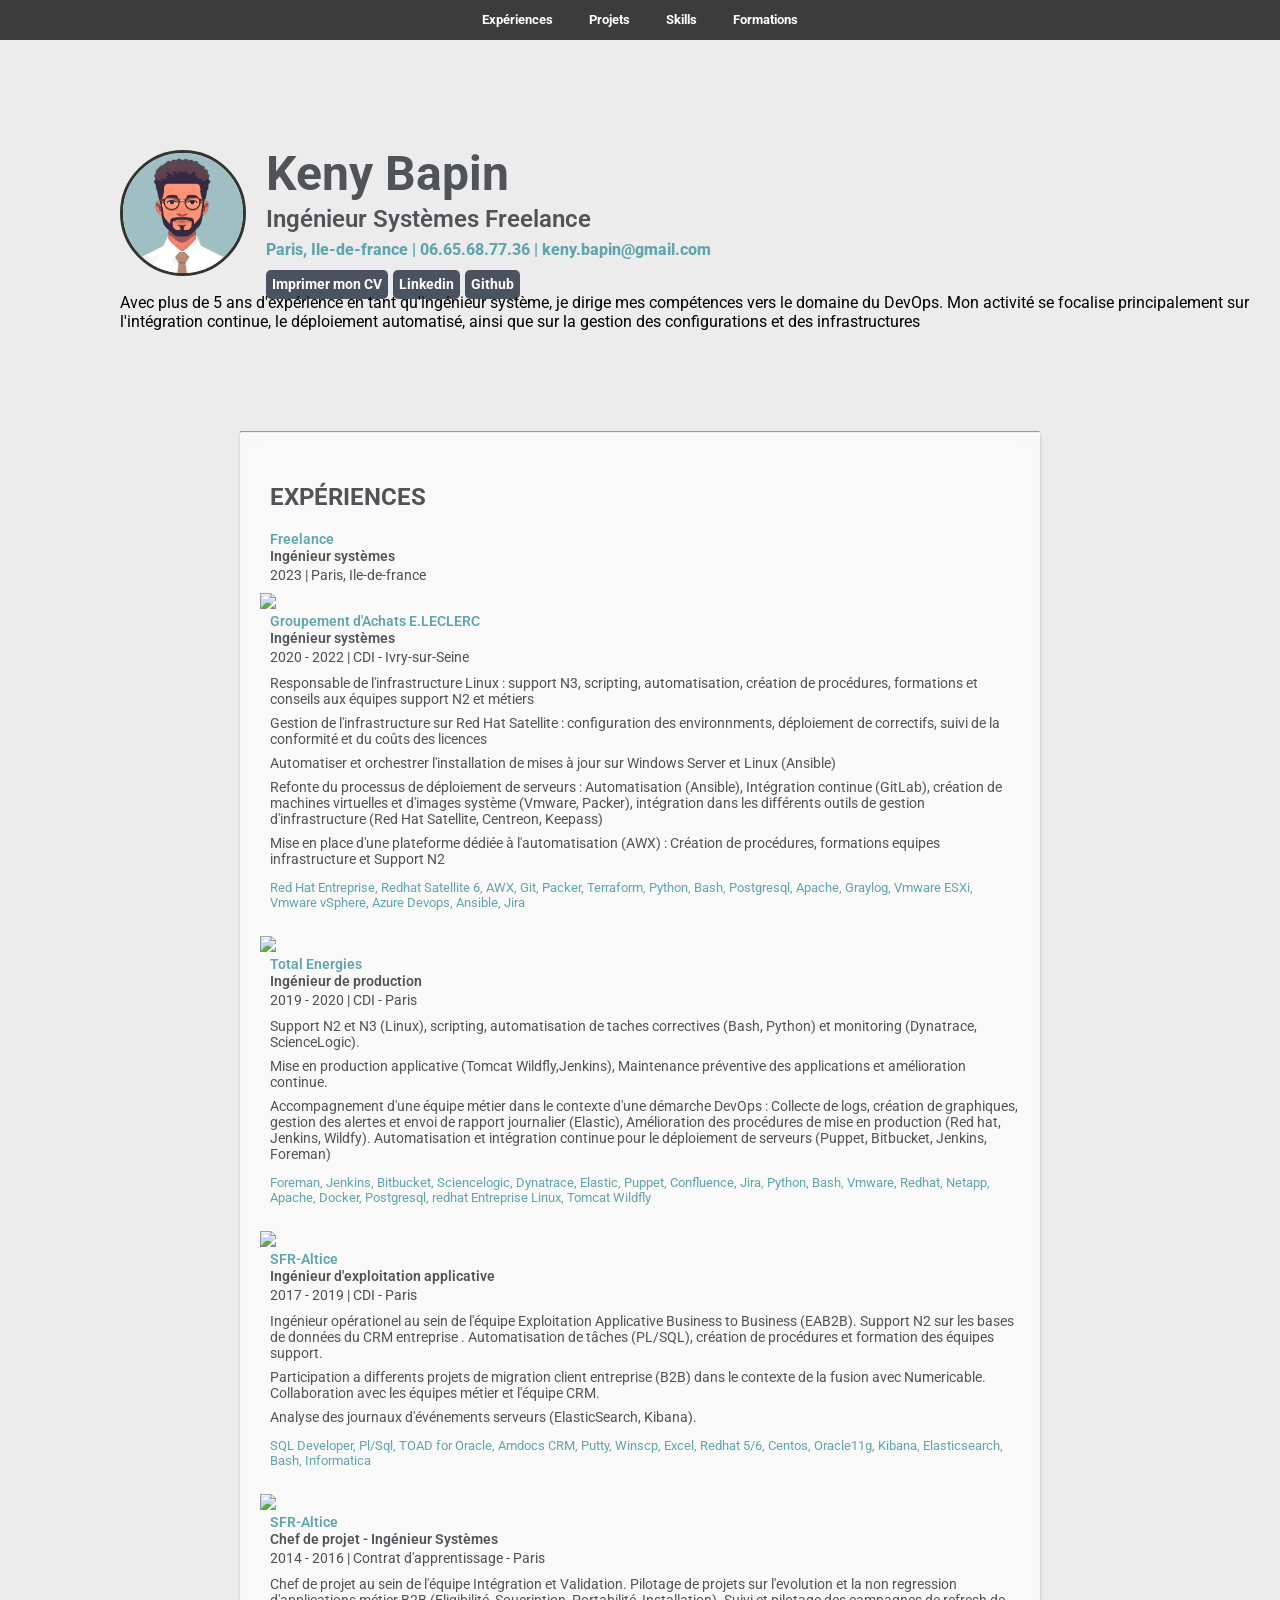
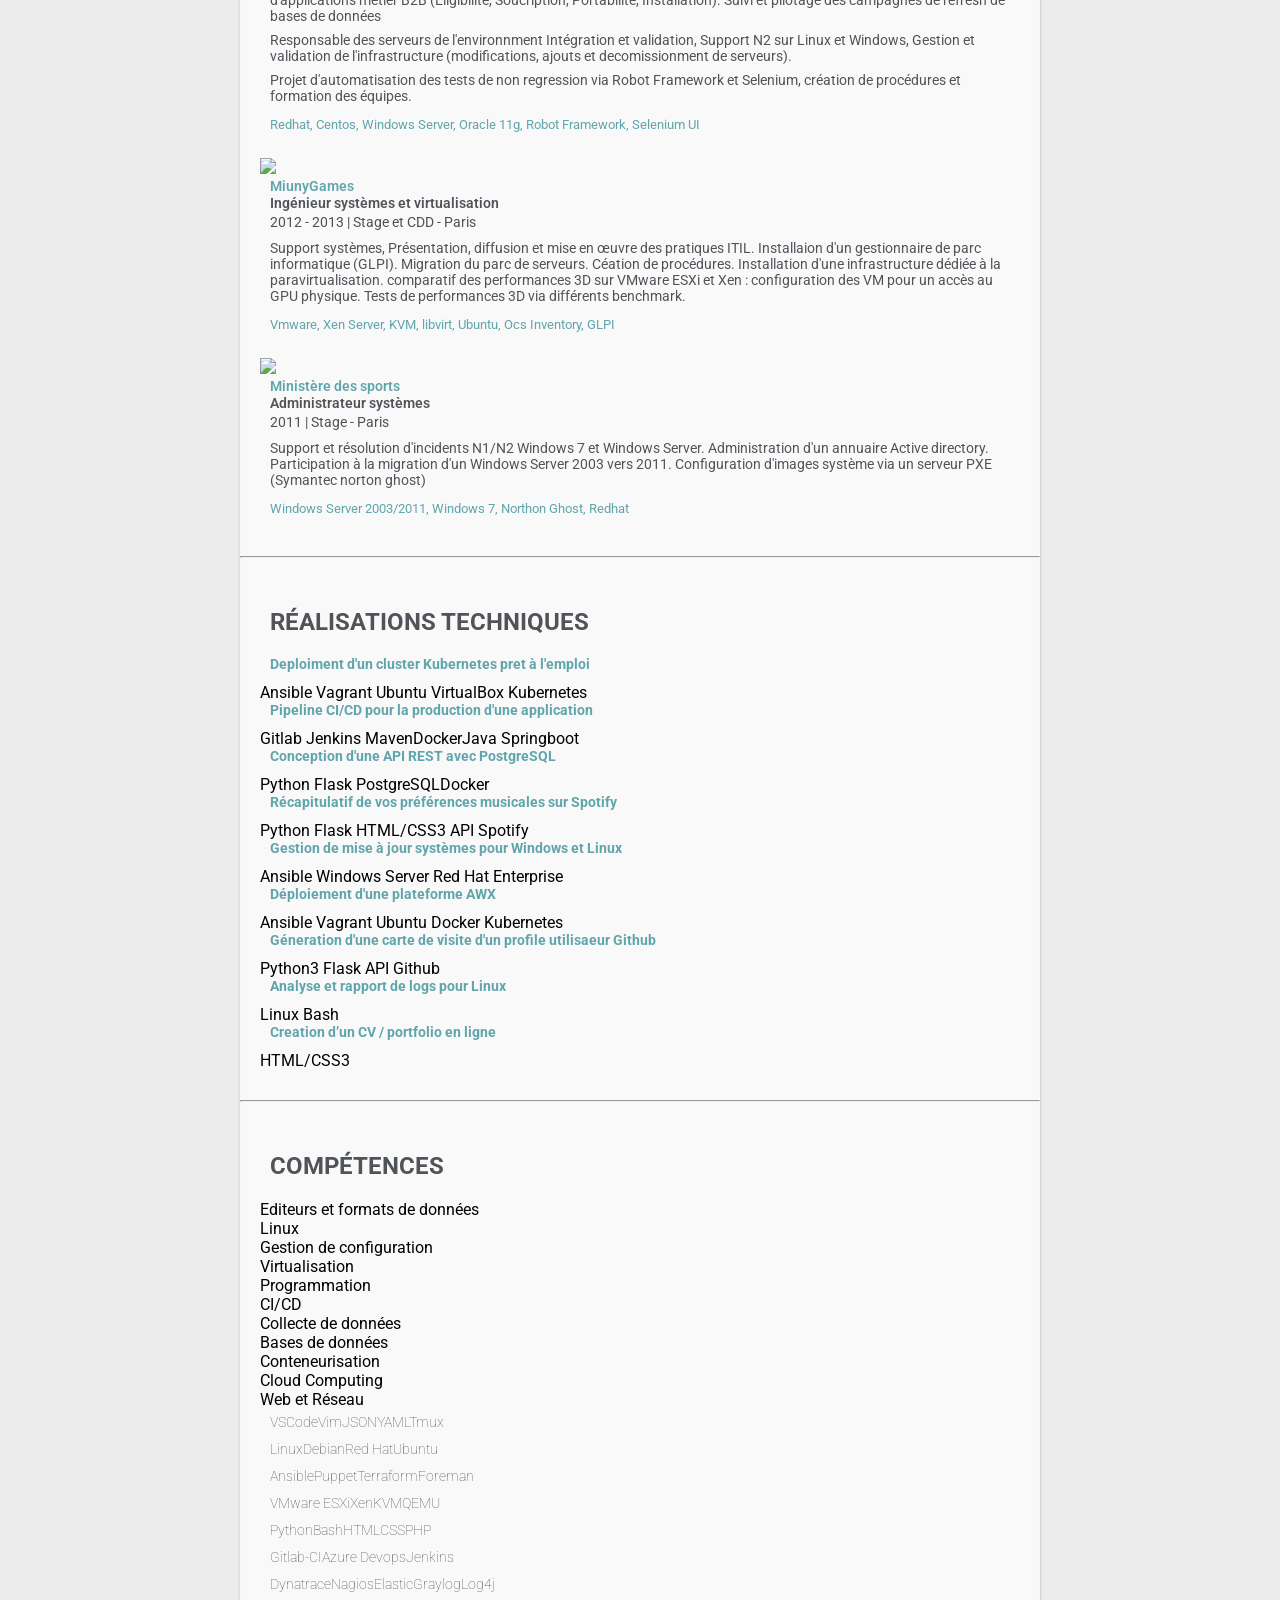
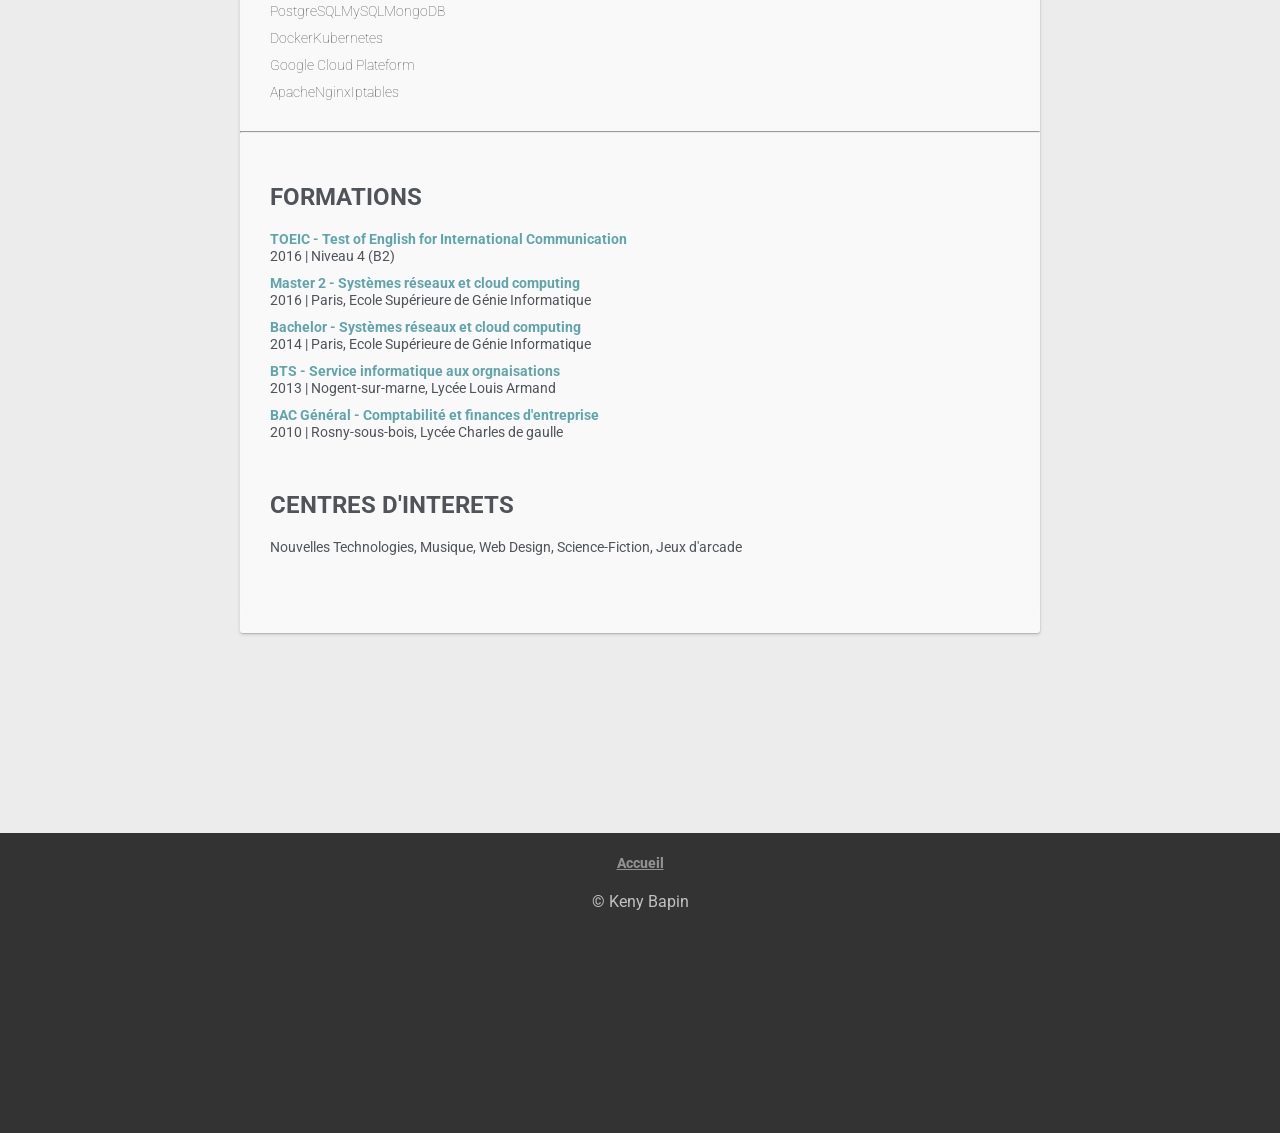
==== commit aa16e905: "Update index.html" ====
--- a/index.html
+++ b/index.html
@@ -7,44 +7,56 @@
   <title>Ingénieur Systèmes Linux Freelance</title>
   <link rel="stylesheet" href="style.css">
   <link rel="stylesheet" href="https://fonts.googleapis.com/css2?family=Roboto:wght@400;700&amp;display=swap">
+  <link rel="preconnect" href="https://fonts.googleapis.com">
+<link rel="preconnect" href="https://fonts.gstatic.com" crossorigin>
+<link href="https://fonts.googleapis.com/css2?family=Raleway:ital,wght@0,100..900;1,100..900&display=swap" rel="stylesheet">
 </head>
 
 
 <body>
 
+
   <div class="navbar">
-    <a href="#exp">Expérience</a>
+    <a href="#exp">Expériences</a>
     <a href="#projects">Projets</a>
     <a href="#skills">Skills</a>
     <a href="#formations">Formations</a>
   </div>
 
-<container> 
+
   <header>
     <div class="avatar"><img src="img/avatar.png" alt="avatar">
       <h1>Keny Bapin</h1>
       <h3>Ingénieur Systèmes Freelance</h3>
-      <p class="contact">Paris, Ile-de-france | 0665687736 | keny.bapin@gmail.com</p>
+      <p class="contact">Paris, Ile-de-france | 06.65.68.77.36 | keny.bapin@gmail.com</p>
       <div class="links"><a href="javascript:window.print()">Imprimer mon CV</a><a href="https://www.linkedin.com/in/keny-bapin-94615779/" target="_blank">Linkedin</a><a href="https://github.com/kenybapin" target="_blank">Github</a></div>
-      <div id="exp"></div>
-    </div>
-    
+      <div class="about">
+        Avec plus de 5 ans d'expérience en tant qu'ingénieur système, je dirige mes compétences vers le domaine du DevOps. Mon activité se focalise principalement sur l'intégration continue, le déploiement automatisé, ainsi que sur la gestion des configurations et des infrastructures   </div>
   </header>
 
+  
+
+ <container>  
+  <div id="exp"></div>
+  <hr class="hr-1">
+  
   <section class="experience">
-    <h2>Expérience Professionnelle</h2>
+    <h2>Expériences</h2>
 
      <div class="infoBlock">
        <p class="company">Freelance</p>
        <p class="job">Ingénieur systèmes</p>
-       <p class="location"><span>2023</span>Paris, Ile-de-france</p>
-     </div><br>
+       <p class="location">2023 | Paris, Ile-de-france</p>
+      </div>
+
 
 
      <div class="infoBlock">
+      <img src="/img/eleclerc.jpg"> 
        <p class="company">Groupement d'Achats E.LECLERC</p>
        <p class="job">Ingénieur systèmes</p>
-       <p class="location"><span>2020 - 2022</span>CDI - Ivry-sur-Seine</p>
+       <p class="location">2020 - 2022 | CDI - Ivry-sur-Seine</p>
+       
      </div>
      <div class="description">
        <ul>
@@ -53,19 +65,20 @@
          <li>Automatiser et orchestrer l'installation de mises à jour sur Windows Server et Linux (Ansible)</li>
          <li>Refonte du processus de déploiement de serveurs : Automatisation (Ansible), Intégration continue (GitLab), création de machines virtuelles et d'images système (Vmware, Packer), intégration dans les différents outils de gestion d'infrastructure (Red Hat Satellite, Centreon, Keepass)</li>
          <li>Mise en place d'une plateforme dédiée à l'automatisation (AWX) : Création de procédures, formations equipes infrastructure et Support N2</li>
-         <p class="tools">Red Hat Entreprise, Redhat Satellite 6, AWX, Git, Packer, Terraform, Python, Vmware ESXi, Vmware vSphere, Azure Devops, Ansible, Jira</p>
+         <p class="tools">Red Hat Entreprise, Redhat Satellite 6, AWX, Git, Packer, Terraform, Python, Bash, Postgresql, Apache, Graylog, Vmware ESXi, Vmware vSphere, Azure Devops, Ansible, Jira</p>
        </ul>
      </div>
      
      <div class="infoBlock">
+      <img src="/img/totalenergies.png"> 
        <p class="company">Total Energies</p>
        <p class="job">Ingénieur de production</p>
-       <p class="location"><span>2019 - 2020</span>CDI - Paris</p>
+       <p class="location">2019 - 2020 | CDI - Paris</p>
      </div>
      <div class="description">
        <ul>
          <li>Support N2 et N3 (Linux), scripting, automatisation de taches correctives (Bash, Python) et monitoring (Dynatrace, ScienceLogic).</li>
-         <li>Maintient de la production : Mise en production applicative (Tomcat Wildfly,Jenkins), Maintenance préventive des applications et amélioration continue.</li>
+         <li>Mise en production applicative (Tomcat Wildfly,Jenkins), Maintenance préventive des applications et amélioration continue.</li>
          <li>Accompagnement d'une équipe métier dans le contexte d'une démarche DevOps : Collecte de logs, création de graphiques, gestion des alertes et envoi de rapport journalier (Elastic), Amélioration des procédures de mise en production (Red hat, Jenkins, Wildfy). Automatisation et intégration continue pour le déploiement de serveurs (Puppet, Bitbucket, Jenkins, Foreman)</li>
          <p class="tools">Foreman, Jenkins, Bitbucket, Sciencelogic, Dynatrace, Elastic, Puppet, Confluence, Jira, Python, Bash, Vmware, Redhat, Netapp, Apache, Docker, Postgresql, redhat Entreprise Linux, Tomcat Wildfly</p>
        </ul>
@@ -76,9 +89,10 @@
 
 
     <div class="infoBlock">
+      <img class="sfr" src="/img/sfr.jpg"> 
       <p class="company">SFR-Altice</p>
       <p class="job">Ingénieur d'exploitation applicative</p>
-      <p class="location"><span>2017 - 2019</span>CDI - Paris</p>
+      <p class="location">2017 - 2019 | CDI - Paris</p>
     </div>
     <div class="description">
       <ul>
@@ -90,23 +104,25 @@
     </div>
     
     <div class="infoBlock">
+      <img class="sfr" src="/img/sfr.jpg"> 
       <p class="company">SFR-Altice</p>
       <p class="job">Chef de projet - Ingénieur Systèmes</p>
-      <p class="location"><span>2014 - 2016</span>Contrat d'apprentissage - Paris</p>
+      <p class="location">2014 - 2016 | Contrat d'apprentissage - Paris</p>
     </div>
     <div class="description">
       <ul>
         <li>Chef de projet au sein de l'équipe Intégration et Validation. Pilotage de projets sur l'evolution et la non regression d'applications métier B2B (Eligibilité, Soucription, Portabilité, Installation). Suivi et pilotage des campagnes de refresh de bases de données</li>
-        <li>Ingénieur systèmes : Responsable des serveurs de l'environnment Intégration et validation, Support N2 sur Linux et Windows, Gestion et validation de l'infrastructure (modifications, ajouts et decomissionment de serveurs).</li>
+        <li>Responsable des serveurs de l'environnment Intégration et validation, Support N2 sur Linux et Windows, Gestion et validation de l'infrastructure (modifications, ajouts et decomissionment de serveurs).</li>
         <li>Projet d'automatisation des tests de non regression via Robot Framework et Selenium, création de procédures et formation des équipes.</li>
         <p class="tools">Redhat, Centos, Windows Server, Oracle 11g, Robot Framework, Selenium UI</p>
       </ul>
     </div>
     
     <div class="infoBlock">
+      <img class="miuny" src="/img/miunygames.png"> 
       <p class="company">MiunyGames</p>
       <p class="job">Ingénieur systèmes et virtualisation</p>
-      <p class="location"><span>2012 - 2013</span>Stage et CDD - Paris</p>
+      <p class="location">2012 - 2013 | Stage et CDD - Paris</p>
     </div>
     <div class="description">
       <ul>
@@ -116,85 +132,197 @@
     </div>
     
     <div class="infoBlock">
+      <img class="ministere" src="/img/ministere.png"> 
       <p class="company">Ministère des sports</p>
       <p class="job">Administrateur systèmes</p>
-      <p class="location"><span>2011</span>Stage - Paris</p>
+      <p class="location">2011 | Stage - Paris</p>
     </div>
     
     <div class="description">
       <ul>
         <li>Support et résolution d'incidents N1/N2 Windows 7 et Windows Server. Administration d'un annuaire Active directory. Participation à la migration d'un Windows Server 2003 vers 2011. Configuration d'images système via un serveur PXE (Symantec norton ghost)</li>
         <p class="tools">Windows Server 2003/2011, Windows 7, Northon Ghost, Redhat</p>
-        <div id="projects"></div>
+        
       </ul>
     </div>
   </section>        
   
   <div class="pagebreak"></div>
   
+  <div id="projects"></div>
+  <hr class="hr-1">
   
   <section class="projects">
     <h2>Réalisations techniques</h2>
-<li><a href="https://github.com/kenybapin/kubernetes-cluster-vagrant-ansible">Deploiment d'un cluster Kubernetes pret à l'emploi</a><br><span>Ansible, Vagrant, Ubuntu, VirtualBox, Kubernetes</span></li>
-<li><a href="https://github.com/kenybapin/cicd-pipeline-java-spring-docker">Pipeline CI/CD pour la production d'une application</a><br><span>Gitlab, Jenkins, Maven, Docker, Java Springboot</span></li>
-<li><a href="https://github.com/kenybapin/docker-flask-api">Conception d'une API REST avec PostgreSQL</a><br><span>Python, Flask, PostgreSQL, Docker</span></li>
-<li><a href="https://github.com/kenybapin/flask-spotify-app">Récapitulatif de vos préférences musicales sur Spotify</a><br><span>Python, Flask, HTML/CSS3, API Spotify</span></li>
-<li><a href="https://github.com/kenybapin/ansible-sys-updates">Gestion de mise à jour systèmes pour Windows et Linux</a><br><span>Ansible, Windows Server, Red Hat Enterprise</span></li>
-<li><a href="https://github.com/kenybapin/awx-install">Déploiement d'une plateforme AWX</a><br><span>Ansible, Vagrant, Virtualbox, Ubuntu, Docker, Kubernetes</span></li>
+    <ul>
+       <li><a href="https://github.com/kenybapin/kubernetes-cluster-vagrant-ansible">Deploiment d'un cluster Kubernetes pret à l'emploi</a></li>
+         <div class="ptools">Ansible Vagrant Ubuntu VirtualBox Kubernetes </div>
+       
+       <li><a href="https://github.com/kenybapin/cicd-pipeline-java-spring-docker">Pipeline CI/CD pour la production d'une application</a></li>
+       <div class="ptools">Gitlab Jenkins Maven</span><span>Docker</span><span>Java Springboot</div>
+       
+       <li><a href="https://github.com/kenybapin/docker-flask-api">Conception d'une API REST avec PostgreSQL</a></li>
+       <div class="ptools">Python Flask PostgreSQL</span><span>Docker</div>
+       
+       <li><a href="https://github.com/kenybapin/flask-spotify-app">Récapitulatif de vos préférences musicales sur Spotify</a></li>
+       <div class="ptools">Python Flask HTML/CSS3 API Spotify</div>
+       
+       <li><a href="https://github.com/kenybapin/ansible-sys-updates">Gestion de mise à jour systèmes pour Windows et Linux</a></li>
+       <div class="ptools">Ansible Windows Server Red Hat Enterprise</div>
+       
+       <li><a href="https://github.com/kenybapin/awx-install">Déploiement d'une plateforme AWX</a></li>
+       <div class="ptools">Ansible Vagrant Ubuntu Docker Kubernetes </div>
+       
+       <li><a href="https://github.com/kenybapin/GitHub-Profile-Card-Generator">Géneration d'une carte de visite d'un profile utilisaeur Github</a></li>
+       <div class="ptools">Python3 Flask API Github</div>
+       
+       <li><a href="#">Analyse et rapport de logs pour Linux</a></li>
+       <div class="ptools">Linux Bash</div>
+       
+       <li><a href="https://github.com/kenybapin/kenybapin.github.io">Creation d’un CV / portfolio en ligne</a></li>
+       <div class="ptools">HTML/CSS3</div>
+    </ul>
+  </section>
+
 <div id="skills"></div>
-</section>
-  
+  <hr class="hr-1">
 
   <section class="skills">
     <h2>Compétences</h2>
-    <li>Systèmes<br><span>GNU / Linux / Debian / Red Hat / CentOS</span></li>
-    <li>Langages</br><span>Python / Bash / HTML / CSS / PHP</span></li>
-    <li>Intégration et déploiement continue<br><span>Gitlab-CI / Azure Devops / Jenkins</span></li>
-    <li>Gestion d'infrastructure<br><span>Foreman / Redhat Satellite</span></li>
-    <li>Virtualisation<br><span>Xen / VMware ESXi / KVM</span></li>
-    <li>Conteneurs<br><span>Docker / Kubernetes</span></li>
-    <li>Monitoring<br><span>Dynatrace / Nagios / Elastic</span></li>
-    <li>Bases de données<br><span>PostgreSQL / MySQL / MongoDB</span></li>
-    <li>Services réseaux<br><span>Apache / Nginx / Iptables</span></li>
-    <li>Cloud Computing<br><span>Google Cloud Plateform</span></li>
-    <div id="formations"></div>
+    
+    <div class="skills-content">
+
+      <div class="progress-bars">
+   
+        <div class="skill-bar">
+          <div class="progress">
+              <div class="progress-bar" style="width: 85%;">Editeurs et formats de données</div>
+          </div>
+           </div>
+  
+         <div class="skill-bar">
+        <div class="progress">
+            <div class="progress-bar" style="width: 75%;">Linux</div>
+        </div>
+         </div>
+         
+         <div class="skill-bar">
+          <div class="progress">
+              <div class="progress-bar" style="width: 70%;">Gestion de configuration</div>
+          </div>
+           </div>
+  
+           <div class="skill-bar">
+            <div class="progress">
+                <div class="progress-bar" style="width: 60%;">Virtualisation</div>
+            </div>
+             </div>
+  
+         <div class="skill-bar">
+        <div class="progress">
+            <div class="progress-bar" style="width: 50%;">Programmation</div>
+        </div>
+         </div>
+  
+         <div class="skill-bar">
+        <div class="progress">
+            <div class="progress-bar" style="width: 50%;">CI/CD</div>
+        </div>
+         </div>
+  
+         <div class="skill-bar">
+          <div class="progress">
+              <div class="progress-bar" style="width: 50%;">Collecte de données</div>
+          </div>
+           </div>
+           
+           <div class="skill-bar">
+            <div class="progress">
+                <div class="progress-bar" style="width: 45%;">Bases de données</div>
+            </div>
+             </div>
+  
+           <div class="skill-bar">
+          <div class="progress">
+              <div class="progress-bar" style="width: 40%;">Conteneurisation</div>
+          </div>
+           </div>
+           
+           <div class="skill-bar">
+            <div class="progress">
+                <div class="progress-bar" style="width: 35%;">Cloud Computing</div>
+            </div>
+             </div>        
+       
+           <div class="skill-bar">
+            <div class="progress">
+                <div class="progress-bar" style="width: 30%;">Web et Réseau</div>
+            </div>
+             </div>
+  
+      </div>
+
+      <div class="apps">
+      <ul>
+        <li><span>VSCode</span><span>Vim</span><span>JSON</span><span>YAML</span><span>Tmux</span></li>
+        <li><span>Linux</span><span>Debian</span><span>Red Hat</span><span>Ubuntu</span></li>
+        <li><span>Ansible</span><span>Puppet</span><span>Terraform</span><span>Foreman</span></li>
+        <li><span>VMware ESXi</span><span>Xen</span><span>KVM</span><span>QEMU</span></li>
+        <li><span>Python</span><span>Bash</span><span>HTML</span><span>CSS</span><span>PHP</span></li>
+        <li><span>Gitlab-CI</span><span>Azure Devops</span><span>Jenkins</span></li>
+        <li><span>Dynatrace</span><span>Nagios</span><span>Elastic</span><span>Graylog</span><span>Log4j</span></li>
+        <li><span>PostgreSQL</span><span>MySQL</span><span>MongoDB</span></li>
+        <li><span>Docker</span><span>Kubernetes</span></li>
+        <li><span>Google Cloud Plateform</span></li>
+        <li><span>Apache</span><span>Nginx</span><span>Iptables</span></li>
+      </ul>
+    </div>
+   
+   
+
+
+  </div>
   </section>
 
   <div class="pagebreak"></div>
-  
+
+  <div id="formations"></div>
+  <hr class="hr-1">
   
   <section class="education">
-    <h2>Formations et langues</h2>
+    <h2>Formations</h2>
+            <div class="infoBlock">
+              <p class="diploma">TOEIC - Test of English for International Communication</p>
+              <p class="school">2016 | Niveau 4 (B2)</p>
+            </div>
             <div class="infoBlock">
               <p class="diploma">Master 2 - Systèmes réseaux et cloud computing</p>
-              <p class="school"><span>2016</span>Paris, Ecole Supérieure de Génie Informatique</p>
+              <p class="school">2016 | Paris, Ecole Supérieure de Génie Informatique</p>
             </div>
          
             <div class="infoBlock">
               <p class="diploma">Bachelor - Systèmes réseaux et cloud computing</p>
-              <p class="school"><span>2014</span>Paris, Ecole Supérieure de Génie Informatique</p>
+              <p class="school">2014 | Paris, Ecole Supérieure de Génie Informatique</p>
             </div>
           
             <div class="infoBlock">
               <p class="diploma">BTS - Service informatique aux orgnaisations</p>
-              <p class="school"><span>2013</span>Nogent-sur-marne, Lycée Louis Armand</p>
+              <p class="school">2013 | Nogent-sur-marne, Lycée Louis Armand</p>
             </div>
           
             <div class="infoBlock">
               <p class="diploma">BAC Général - Comptabilité et finances d'entreprise</p>
-              <p class="school"><span>2010</span>Rosny-sous-bois, Lycée Charles de gaulle</p>
-            </div><br>
-         
-            <div class="infoBlock">
-              <p class="school">Francais: langue maternelle<br>Anglais: niveau professionnel (TOEIC 830/990)</p>
-            </div>
+              <p class="school">2010 | Rosny-sous-bois, Lycée Charles de gaulle</p>
+            </div>
+
           
   </section>
+
 
   <section class="hobbies">
     <h2>Centres d'interets</h2>
     <div>
-      <p>Nouvelles Technologies, Musique, Arts, Web Design, Cinéma, Jeux d'arcade</p>
+      <p>Nouvelles Technologies, Musique, Web Design, Science-Fiction, Jeux d'arcade</p>
       <br><br><br>
     </div>
   </section>
@@ -202,7 +330,7 @@
 </container> 
 
 <footer>
-  <p><a href="#top">top</a></p>
+  <p><a href="#top">Accueil</a></p>
   <p>© Keny Bapin</p>
 </footer>
 
--- a/style.css
+++ b/style.css
@@ -1,564 +1,82 @@
 @media print {
-    .pagebreak {
-        page-break-before: always!important;
-    }
-
-    /* page-break-after works, as well */
-
-    footer,
-    .icon,
-    .links,
-    svg,
-    header .avatar {
-        display: none !important;
-    }
-
-    header {
-        margin-left: 20px!important;
-        text-align: left !important;
-    }
-
-    html,
-    section {
-        background: #fff !important;
-        -webkit-print-color-adjust: exact !important; /* Chrome, Safari, Edge */
-        print-color-adjust: exact !important;
-        backdrop-filter: none!important;
-    }
-
-    h2 {
-        margin-top: 0!important;
-        text-align: left!important;
-    }
-
-    body {
-        margin: 0 !important;
-        padding: 0 !important;
-        background: #fff !important;
-    }
-
-    .table_experience,
-    .table_experience .description {
-        margin-bottom: 0!important;
-    }
-
-    .experience,
-    .skills,
-    .education,
-    .projects,
-    .hobbies {
-        padding-bottom: 0!important;
-        box-shadow: none!important;
-    }
-
-    #software {
-        padding-bottom: 0!important;
-    }
-
-    p.contact span {
-        display: none !important;
-    }
-
-    .table_projects {
-        width: 100%!important;
-        margin: 0!important;
-        padding: 0!important;
-        border-spacing: 10px!important;
-        text-align: left!important;
-    }
-
-    .table_skills {
-        width: 100%!important;
-        margin: 0!important;
-        padding: 0!important;
-        text-align: left!important;
-    }
-
-    .table_skills td:nth-child(1) {
-        text-align: left!important;
-    }
-
-    .table_formations {
-        width: 100%!important;
-        margin: 0!important;
-        padding: 0!important;
-        text-align: left!important;
-    }
-
-    .hobbies p {
-        text-align: left!important;
-    }
+*{margin-left:0!important;margin-top:0!important;}
+.pagebreak{page-break-before:always!important;}
+body,container,html{padding:0!important;background:#fff!important;}
+p.contact{margin-bottom: 50px!important;}
+.avatar,body,container,footer,header,section{margin-bottom: 0 !important;padding:0!important;padding:0!important}
+.avatar img,.icon,.links,.navbar,footer,p.contact span,svg{display:none!important}
+h2{font-size:15px!important;}
+h1{font-size:30px!important;}
+container{width:100%!important;border-style:none!important;box-shadow:none!important}
+.education,.hobbies,.projects,.skills{padding:0!important;box-shadow:none!important;padding-bottom:15px!important;}
 }
 
 @media only screen and (max-width:768px) {
-    body {
-        width: 100%!important;
-    }
-
-    h1,
-    h5,
-    h6 {
-        text-align: center;
-    }
-
-    .education .year-box {
-        margin-left: 10px;
-        font-size: 0.8rem!important;
-    }
-
-    .education .info p.job {
-        margin-bottom: 10px!important;
-        font-size: 0.8rem!important;
-    }
-
-    .info p.school {
-        font-size: 0.8rem!important;
-    }
-
-    .experience,
-    .skills,
-    .education,
-    .projects,
-    .hobbies {
-        position: relative;
-        margin-right: 7px;
-        margin-left: 7px;
-        border: solid 0.1em;
-        border-color: rgb(207,208,212);
-        box-shadow: none!important;
-    }
-
-    #software li {
-        grid-template-rows: .3fr .2fr!important;
-        grid-template-columns: .4fr .5fr!important;
-        font-size: 12px!important;
-    }
-
-    .table_skills span {
-        margin-left: 5px!important;
-        padding: 0!important;
-        background-color: transparent!important;
-    }
-
-    .table_skills,
-    .table_formations,
-    .table_experience,
-    .table_projects {
-        width: 100%!important;
-        margin-right: 0!important;
-        margin-left: 0!important;
-    }
+.links,.links a,h1,h3,h5,h6,header .avatar,header .avatar img,p.contact{text-align:center!important}
+header .avatar,header .avatar .links{margin-left:0!important}
+.education .info p.job,.education .year-box,.info p.school{font-size:.8rem!important}
+body,container{width:100%!important}
+.avatar,container,section{padding:0!important}
+h2{margin-bottom:20px!important;margin-top:80px!important;font-size:20px!important}
+header .avatar{margin-bottom:100px!important}
+header .avatar img{float:none!important;margin-right:0!important}
+.education .year-box{margin-left:10px}
+.education .info p.job{margin-bottom:10px!important}
+.education,.experience,.hobbies,.projects,.skills{position:relative;margin-right:7px;margin-left:7px;box-shadow:none!important}
+#software li{grid-template-rows:.3fr .2fr!important;grid-template-columns:.4fr .5fr!important;font-size:12px!important}
+container{height:100%!important;background:#fff!important;margin:0!important;display:contents!important}
+section{width:95%!important}
+.avatar{margin-bottom:0!important}
+html{background:#f5f5f5!important}
+svg{display:none!important}
 }
-
-html {
-    background: #f4f5f8;
-}
-
-section {
-    background: rgba(255, 255, 255, 0.784);
-    box-shadow: 0.3px 0.9px rgba(0, 0, 0, 0.12) ,0 1.6px 3.6px rgba(0, 0, 0, 0.16);
-    backdrop-filter: blur(10px);
-    -webkit-backdrop-filter: blur(10px);
-}
-
-/* Contenu */
-
-h1,
-h2,
-h3,
-p,
-li,
-.table_skills span {
-    color: rgb(80,84,89);
-}
-
-.yearColumn {
-    font-weight: 800;
-    color: rgb(81,84,89);
-}
-
-/* Couleur secondaire */
-
-p.contact,
-p.tools,
-.projects li.tools,
-.table_projects td,
-a:hover,
-a,
-.infoBlock p.diploma,
-#software li,
-.table_experience .infoBlock p.company,
-.table_skills td:nth-child(1) {
-    color: rgb(96,165,171);
-}
-
-/* Style global pour le corps de la page */
-
-body {
-    width: 200mm;
-    margin: 40px;
-    margin-right: auto;
-    margin-left: auto;
-    font-family: 'Roboto',sans-serif;
-    page-break-after: auto;
-}
-
-/* section */
-
-section {
-    position: relative;
-    padding: 20px;
-    border-radius: 8px;
-}
-
-/* la zone d'en-tête globale */
-
-header {
-    position: relative;
-    margin-bottom: 10px;
-    text-align: center;
-}
-
-/* la zone d'en-tête, spécifiquement pour l'avatar */
-
-header .avatar {
-    position: relative;
-    width: 120px;
-    width: 100%;
-    height: 120px;
-    margin-bottom: 15px;
-    border-radius: 50%;
-    text-align: center;
-}
-
-/* l'image à l'intérieur de l'avatar */
-
-header .avatar img {
-    position: relative;
-    width: 120px;
-    height: 120px;
-    margin-bottom: 15px;
-    border: solid;
-    border-color: #333;
-    border-radius: 50%;
-    text-align: center;
-}
-
-/* titre principal */
-
-h1 {
-    margin: 0;
-    margin-bottom: 1px;
-    font-size: 3rem;
-    line-height: 1;
-}
-
-/* sous-titre */
-
-h3 {
-    margin-top: 5px;
-    margin-bottom: 5px;
-    font-size: 1.5rem;
-    font-weight: 600;
-    line-height: 2rem;
-}
-
-/* contact */
-
-p.contact {
-    font-weight: 600;
-}
-
-a {
-    text-decoration: none;
-    font-size: 0.9rem;
-    font-weight: bold;
-}
-
-a:hover {
-    text-decoration: none;
-}
-
-/* liens externes */
-
-.links {
-    margin-top: 25px;
-    margin-left: 0;
-    padding-bottom: 20px;
-    padding-left: 0;
-    text-align: center;
-}
-
-.links a {
-    margin-right: 5px;
-    margin-left: 0;
-    padding: 5px;
-    border: solid 0.1em transparent !important;
-    border-radius: 5px;
-    color: white;
-    background-color: rgb(76,83,96);
-}
-
-.links a:hover {
-    color: white;
-    background: #049ea3;
-    transition: all 1s;
-}
-
-/* titre des catégories */
-
-h2 {
-    margin-bottom: 30px;
-    margin-left: 10px;
-    padding-bottom: 5px;
-    text-align: center;
-    text-transform: uppercase;
-    font-size: 1.1rem;
-    font-weight: 700;
-}
-
-/* les paragraphes génériques */
-
-p {
-    margin: 0;
-}
-
-/* un paragraphe spécifique (tools) */
-
-p.tools {
-    padding-top: 5px;
-    padding-bottom: 10px;
-    font-size: 0.8rem;
-}
-
-/* section spécifique (experience, skills, education, etc.) */
-
-.experience,
-.skills,
-.education,
-.projects,
-.hobbies {
-    margin-top: 20px;
-    margin-bottom: 0;
-    margin-bottom: 30px;
-}
-
-/*  experience professionelle */
-
-.experience li {
-    margin-bottom: 8px;
-    font-size: 0.9rem;
-}
-
-.table_experience {
-    width: 100%;
-    margin-bottom: 20px;
-    border-collapse: collapse;
-}
-
-.table_experience .tableRow {
-    text-align: left;
-}
-
-.table_experience .description {
-    margin-top: 10px;
-    margin-left: 10px;
-}
-
-.table_experience ul {
-    margin: 0;
-}
-
-.table_experience .infoBlock p.company {
-    margin-left: 10px;
-    font-weight: 600;
-}
-
-.table_experience .infoBlock p.job {
-    margin-bottom: 0;
-    margin-left: 10px;
-    font-weight: 600;
-}
-
-.table_experience .infoBlock p.location {
-    margin-left: 10px;
-}
-
-/* liste sans puces */
-
-ul {
-    margin-top: 5px;
-    padding: 0;
-    list-style-type: none;
-}
-
-/* les éléments de liste */
-
-li {
-    margin-bottom: 2px;
-    font-size: 1rem;
-}
-
-/* projets */
-
-.table_projects {
-    width: 80%;
-    margin-right: 10%;
-    margin-bottom: 20px;
-    margin-left: 10%;
-    border-spacing: 10px;
-    text-align: center;
-}
-
-.table_projects td {
-    font-size: .9rem;
-    font-weight: 700;
-}
-
-.table_projects span {
-    font-size: .8rem;
-    color: rgb(130,133,137);
-}
-
-.table_projects a:visited {
-    text-decoration:none;
-    color: #049ea3;
-}
-
-/* compétences */
-
-.table_skills {
-    width: 80%;
-    margin-right: 15%;
-    margin-bottom: 20px;
-    margin-left: 15%;
-    border-spacing: 10px;
-}
-
-.table_skills td:nth-child(1) {
-    text-align: right;
-    font-size: .9rem;
-    font-weight: 600;
-    vertical-align: middle;
-}
-
-.table_skills td:nth-child(2) {
-    font-size: .9rem;
-    font-weight: 600;
-    vertical-align: middle;
-}
-
-.table_skills span {
-    margin-left: 3px;
-    color: rgb(130,133,137);
-}
-
-/* formations et diplomes */
-
-.education p {
-    margin-bottom: 10px;
-    margin-left: 10px;
-}
-
-.table_formations {
-    width: 100%;
-    width: 60%;
-    margin-right: 20%;
-    margin-bottom: 20px;
-    margin-left: 20%;
-    border-collapse: collapse;
-}
-
-.table_formations {
-    width: 100%;
-    margin-bottom: 20px;
-    border-collapse: collapse;
-}
-
-p.languages {
-    font-size: small;
-}
-
-.tableRow {
-    text-align: center;
-}
-
-.yearColumn {
-    width: 54px;
-    text-align: center;
-    font-size: .9rem;
-    vertical-align: middle;
-}
-
-td {
-    vertical-align: baseline;
-}
-
-.infoBlock {
-    text-align: left;
-    font-size: .9rem;
-    vertical-align: middle;
-}
-
-.infoBlock p {
-    padding-bottom: 0;
-}
-
-.infoBlock p.diploma {
-    margin-bottom: 0;
-    padding: 0;
-    font-weight: bold;
-}
-
-/* hobbies */
-
-.hobbies p {
-    margin-bottom: 25px;
-    margin-left: 10px;
-    text-align: center;
-    font-size: .9rem;
-}
-
-footer {
-    height: 100px;
-}
-
-/* Background annimation */
-
-svg {
-    position: fixed;
-    top: 0;
-    left: 0;
-    width: 100%;
-    height: 100vh;
-}
-
-@keyframes rotate {
-    0% {
-        transform: rotate(0deg);
-    }
-
-    100% {
-        transform: rotate(360deg);
-    }
-}
-
-.out-top {
-    animation: rotate 20s linear infinite;
-    transform-origin: 13px 25px;
-}
-
-.in-top {
-    animation: rotate 10s linear infinite;
-    transform-origin: 13px 25px;
-}
-
-.out-bottom {
-    animation: rotate 25s linear infinite;
-    transform-origin: 84px 93px;
-}
-
-.in-bottom {
-    animation: rotate 15s linear infinite;
-    transform-origin: 84px 93px;
-}
+html{background: #ececec;scroll-behavior:smooth;height:100%;}
+.navbar{overflow:hidden;background-color:#3c3c3c;width:100%;z-index:99;position:fixed;top:0;left:0;line-height:20px}
+.navbar a{display:inline-block;color:#fff;padding:10px 16px;font-size:small}
+.navbar a:hover{background:#ddd;color:#000}
+h3,ul{margin-top:5px}
+.navbar a,a,a:hover{text-decoration:none}
+footer a,p.contact{font-weight:800}
+.navbar,.navbar a,footer p{text-align:center}
+h1,h2,h3,li,p{color:#505459}
+#software li,.infoBlock p.company,.infoBlock p.diploma,.projects li.tools,a,a:hover,p.contact,p.tools{color:#60a5ab}
+body{margin:40px auto;font-family:Roboto,sans-serif;page-break-after:auto}
+container{width:800px;display:block;margin:80px auto 0;border-radius:3px;position:relative;background:rgba(255,255,255,.667);box-shadow:.3px .9px rgba(0,0,0,.12),0 1.6px 3.6px rgba(0,0,0,.16);backdrop-filter:blur(10px);-webkit-backdrop-filter:blur(10px)}
+header,header .avatar{margin-top:100px;text-align:left}
+header .avatar img,section{margin-right:20px;position:relative}
+section{padding-top:0;margin-left:20px;border-radius:8px}
+header{position:relative}
+header .avatar{width:auto;border-radius:50%;margin-bottom:100px}
+.avatar{padding-top:50px;padding-left:120px}
+header .avatar img{float:left;width:120px;height:120px;border:solid #333;border-radius:50%}
+h1{margin:0 0 1px;font-size:3rem;line-height:1}
+.description,h2{margin-left:10px}
+h3{margin-bottom:5px;font-size:1.5rem;font-weight:600;line-height:2rem}
+a,h2{font-weight:700}
+a{font-size:.9rem}
+.avatar .links{margin-top:15px;margin-left:140px;text-align:left}
+.links a{margin-right:5px;padding:5px;border:.1em solid transparent!important;border-radius:5px;color:#fff;background-color:#4c5360}
+.links a:hover{color:#fff;background:#60a5ab;transition:1s}
+h2{margin-top:50px;margin-bottom:20px;text-transform:uppercase;font-size:1.5rem}
+p{margin:0}
+p.tools{padding-top:5px;padding-bottom:10px;font-size:.8rem}
+.education,.experience,.hobbies,.projects,.skills{margin-top:20px;margin-bottom:30px}
+.experience li{margin-bottom:8px;font-size:.85rem}
+.description{margin-top:10px}
+.infoBlock p.company{margin-left:10px;font-weight:600}
+.infoBlock p.job{margin-bottom:0;margin-left:10px;font-weight:600}
+.education p,.infoBlock p.location,.projects li,.skills li{margin-bottom:10px;margin-left:10px}
+.infoBlock p.location{color:#505050;font-size:.85rem;margin-top:2px}
+.infoBlock p.location span, .infoBlock p.school span{background:#a7a7a7;padding-left:5px;padding-right:5px;margin-right:5px;font-size:.8rem;color:#fff;font-weight:600}
+ul{padding:0;list-style-type:none}
+.projects li,.skills li{font-size:.9rem;color:#60a5ab;list-style-type:none;font-weight:700}
+.projects li span,.skills li span{margin-bottom:2px;font-size:.9rem;color:#525252;font-weight:100}
+p.languages{font-size:small}
+td{vertical-align:baseline}
+.infoBlock{text-align:left;font-size:.9rem;vertical-align:middle}
+.infoBlock p{padding-bottom:0}
+.infoBlock p.diploma{margin-bottom:0;padding:0;font-weight:700}
+.hobbies p{margin-bottom:20px;margin-left:10px;font-size:.9rem}
+footer{height:300px;background:#333;margin-top:200px;text-align:left;position:relative}
+footer p{padding-top:20px;color:#c1c1c1}
+footer a{color:#919191;text-align:center!important;text-decoration:underline}
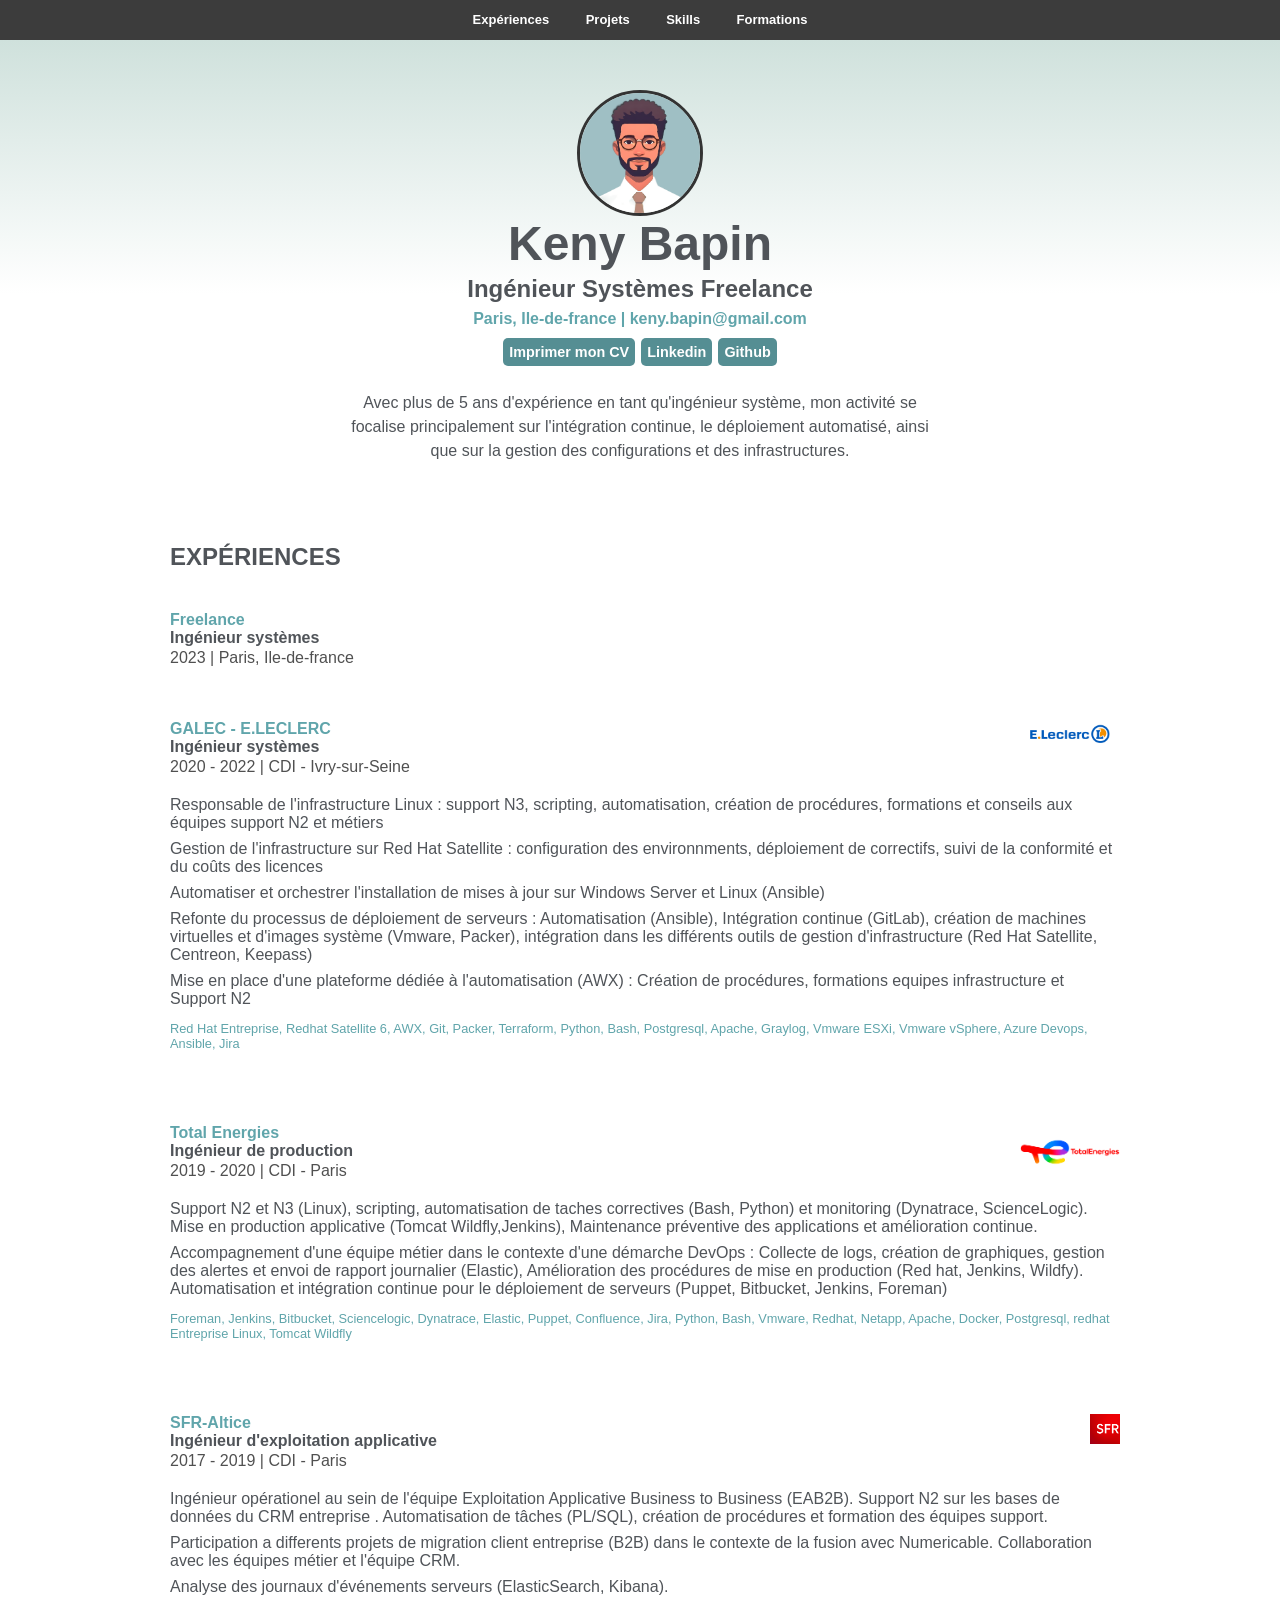
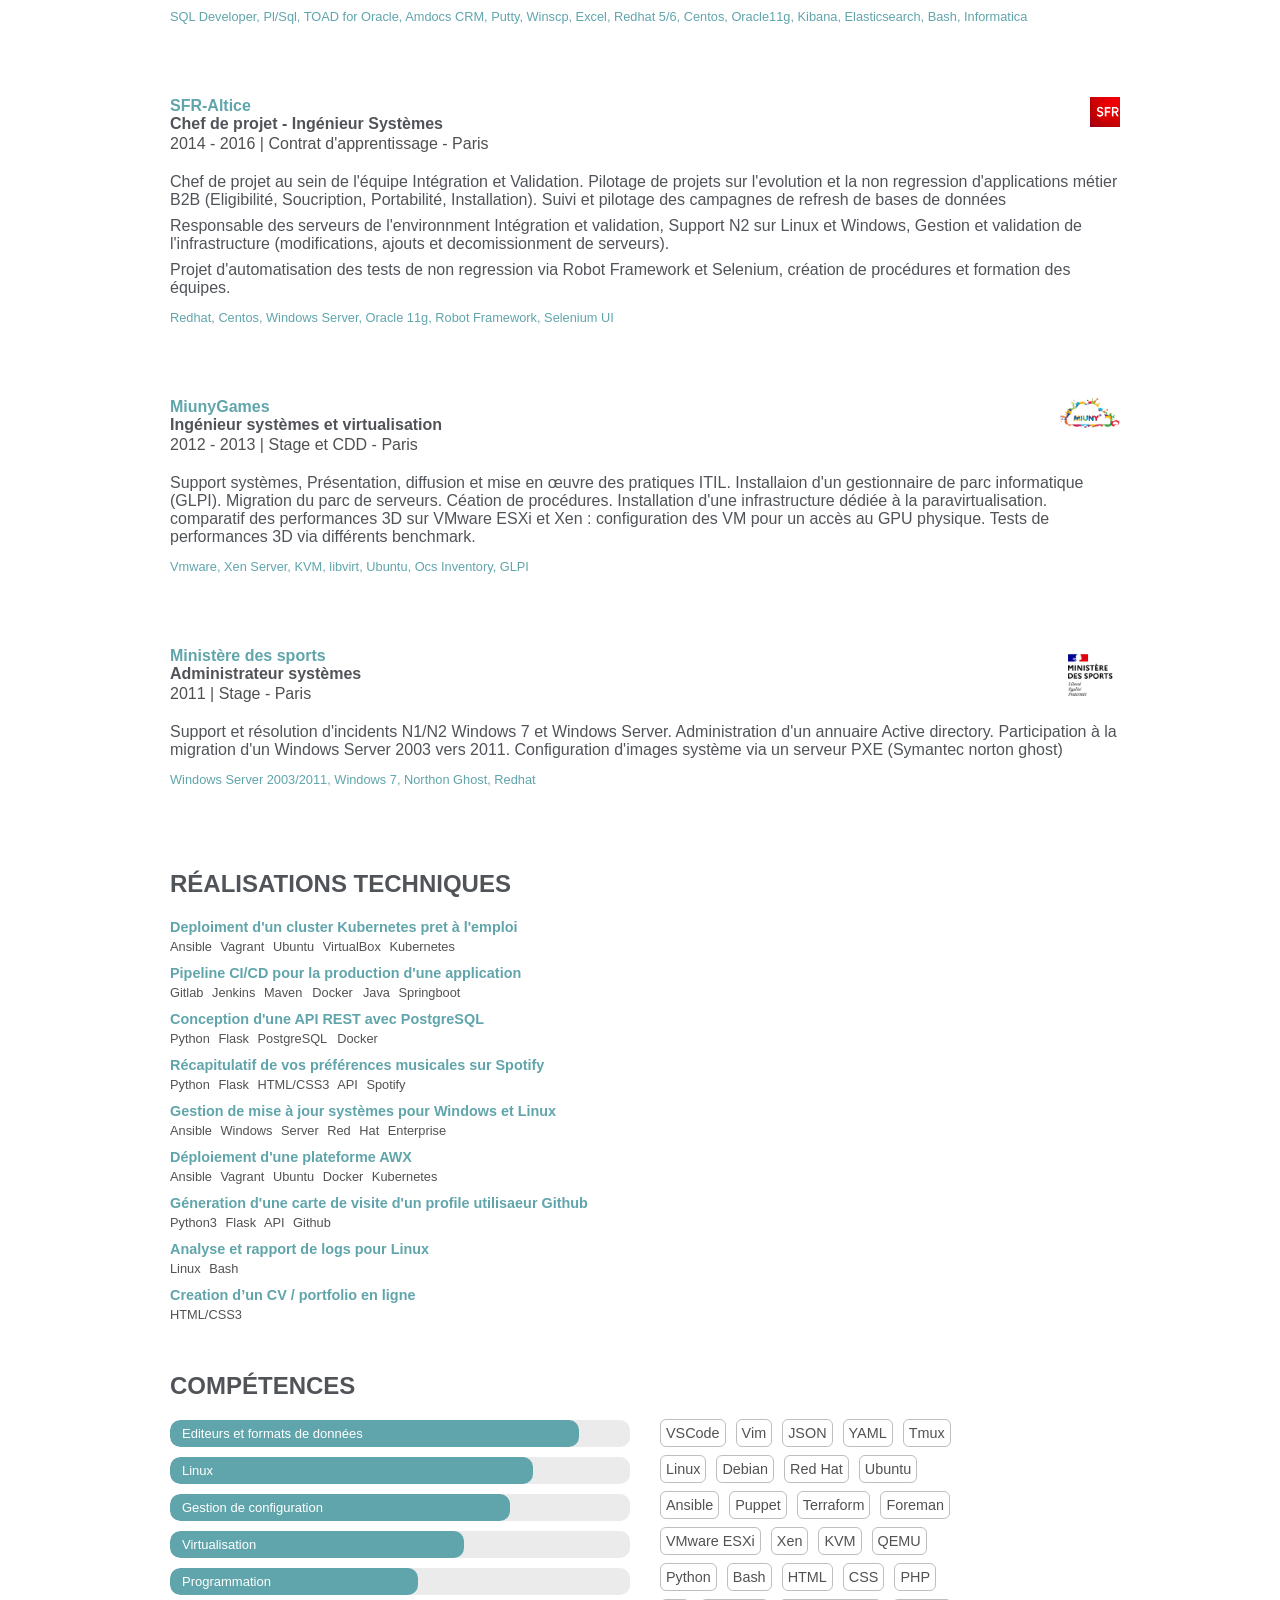
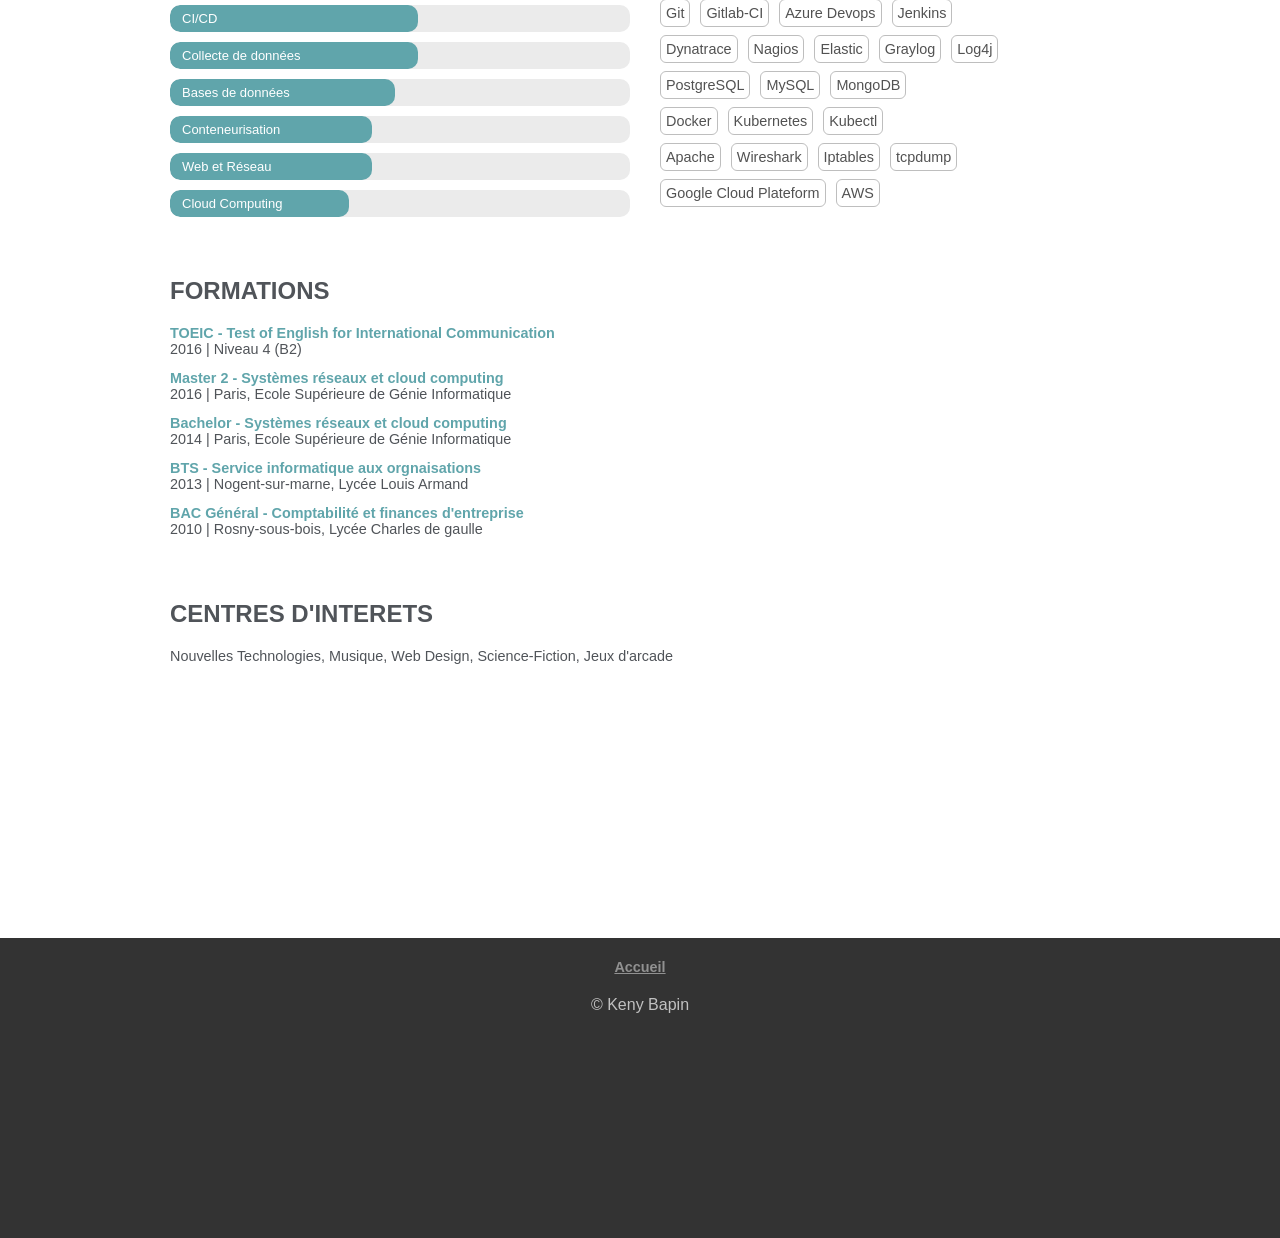
==== commit 062905c4: "Update index.html" ====
--- a/index.html
+++ b/index.html
@@ -24,36 +24,41 @@
   </div>
 
 
+  
+
   <header>
     <div class="avatar"><img src="img/avatar.png" alt="avatar">
       <h1>Keny Bapin</h1>
       <h3>Ingénieur Systèmes Freelance</h3>
-      <p class="contact">Paris, Ile-de-france | 06.65.68.77.36 | keny.bapin@gmail.com</p>
-      <div class="links"><a href="javascript:window.print()">Imprimer mon CV</a><a href="https://www.linkedin.com/in/keny-bapin-94615779/" target="_blank">Linkedin</a><a href="https://github.com/kenybapin" target="_blank">Github</a></div>
+      <p class="contact">Paris, Ile-de-france | keny.bapin@gmail.com</p>
+      <div class="links"><a href="javascript:window.print()">Imprimer mon CV</a><a href="https://www.linkedin.com/in/keny-bapin-94615779/" target="_blank">Linkedin</a><a href="https://github.com/kenybapin" target="_blank">Github</a>
+      </div>
+      
       <div class="about">
-        Avec plus de 5 ans d'expérience en tant qu'ingénieur système, je dirige mes compétences vers le domaine du DevOps. Mon activité se focalise principalement sur l'intégration continue, le déploiement automatisé, ainsi que sur la gestion des configurations et des infrastructures   </div>
+        <p>Avec plus de 5 ans d'expérience en tant qu'ingénieur système, mon activité se focalise principalement sur l'intégration continue, le déploiement automatisé, ainsi que sur la gestion des configurations et des infrastructures.</p>  
+      </div>
+      
+
   </header>
-
-  
 
  <container>  
   <div id="exp"></div>
-  <hr class="hr-1">
   
   <section class="experience">
     <h2>Expériences</h2>
 
+  <div class="expcontent">
      <div class="infoBlock">
        <p class="company">Freelance</p>
        <p class="job">Ingénieur systèmes</p>
        <p class="location">2023 | Paris, Ile-de-france</p>
       </div>
-
-
-
+  </div>
+
+  <div class="expcontent">
      <div class="infoBlock">
       <img src="/img/eleclerc.jpg"> 
-       <p class="company">Groupement d'Achats E.LECLERC</p>
+       <p class="company">GALEC - E.LECLERC</p>
        <p class="job">Ingénieur systèmes</p>
        <p class="location">2020 - 2022 | CDI - Ivry-sur-Seine</p>
        
@@ -68,7 +73,10 @@
          <p class="tools">Red Hat Entreprise, Redhat Satellite 6, AWX, Git, Packer, Terraform, Python, Bash, Postgresql, Apache, Graylog, Vmware ESXi, Vmware vSphere, Azure Devops, Ansible, Jira</p>
        </ul>
      </div>
-     
+  </div> 
+
+
+  <div class="expcontent">
      <div class="infoBlock">
       <img src="/img/totalenergies.png"> 
        <p class="company">Total Energies</p>
@@ -77,17 +85,18 @@
      </div>
      <div class="description">
        <ul>
-         <li>Support N2 et N3 (Linux), scripting, automatisation de taches correctives (Bash, Python) et monitoring (Dynatrace, ScienceLogic).</li>
-         <li>Mise en production applicative (Tomcat Wildfly,Jenkins), Maintenance préventive des applications et amélioration continue.</li>
+         <li>Support N2 et N3 (Linux), scripting, automatisation de taches correctives (Bash, Python) et monitoring (Dynatrace, ScienceLogic).
+         <br>Mise en production applicative (Tomcat Wildfly,Jenkins), Maintenance préventive des applications et amélioration continue.</li>
          <li>Accompagnement d'une équipe métier dans le contexte d'une démarche DevOps : Collecte de logs, création de graphiques, gestion des alertes et envoi de rapport journalier (Elastic), Amélioration des procédures de mise en production (Red hat, Jenkins, Wildfy). Automatisation et intégration continue pour le déploiement de serveurs (Puppet, Bitbucket, Jenkins, Foreman)</li>
          <p class="tools">Foreman, Jenkins, Bitbucket, Sciencelogic, Dynatrace, Elastic, Puppet, Confluence, Jira, Python, Bash, Vmware, Redhat, Netapp, Apache, Docker, Postgresql, redhat Entreprise Linux, Tomcat Wildfly</p>
        </ul>
      </div>
+  </div>
 
 
     <div class="pagebreak"></div>
 
-
+  <div class="expcontent">
     <div class="infoBlock">
       <img class="sfr" src="/img/sfr.jpg"> 
       <p class="company">SFR-Altice</p>
@@ -102,7 +111,9 @@
         <p class="tools">SQL Developer, Pl/Sql, TOAD for Oracle, Amdocs CRM, Putty, Winscp, Excel, Redhat 5/6, Centos, Oracle11g, Kibana, Elasticsearch, Bash, Informatica</p>
       </ul>
     </div>
-    
+  </div>
+  
+  <div class="expcontent">
     <div class="infoBlock">
       <img class="sfr" src="/img/sfr.jpg"> 
       <p class="company">SFR-Altice</p>
@@ -117,7 +128,9 @@
         <p class="tools">Redhat, Centos, Windows Server, Oracle 11g, Robot Framework, Selenium UI</p>
       </ul>
     </div>
-    
+  </div>
+
+  <div class="expcontent">
     <div class="infoBlock">
       <img class="miuny" src="/img/miunygames.png"> 
       <p class="company">MiunyGames</p>
@@ -130,7 +143,9 @@
         <p class="tools">Vmware, Xen Server, KVM, libvirt, Ubuntu, Ocs Inventory, GLPI</p>
       </ul>
     </div>
-    
+  </div>
+  
+  <div class="expcontent">
     <div class="infoBlock">
       <img class="ministere" src="/img/ministere.png"> 
       <p class="company">Ministère des sports</p>
@@ -141,16 +156,16 @@
     <div class="description">
       <ul>
         <li>Support et résolution d'incidents N1/N2 Windows 7 et Windows Server. Administration d'un annuaire Active directory. Participation à la migration d'un Windows Server 2003 vers 2011. Configuration d'images système via un serveur PXE (Symantec norton ghost)</li>
-        <p class="tools">Windows Server 2003/2011, Windows 7, Northon Ghost, Redhat</p>
-        
-      </ul>
-    </div>
+        <p class="tools">Windows Server 2003/2011, Windows 7, Northon Ghost, Redhat</p>      
+      </ul>
+    </div>
+  </div>
+
   </section>        
   
   <div class="pagebreak"></div>
   
   <div id="projects"></div>
-  <hr class="hr-1">
   
   <section class="projects">
     <h2>Réalisations techniques</h2>
@@ -185,7 +200,6 @@
   </section>
 
 <div id="skills"></div>
-  <hr class="hr-1">
 
   <section class="skills">
     <h2>Compétences</h2>
@@ -250,13 +264,13 @@
            
            <div class="skill-bar">
             <div class="progress">
+                <div class="progress-bar" style="width: 40%;">Web et Réseau</div>
+            </div>
+             </div>        
+       
+           <div class="skill-bar">
+            <div class="progress">
                 <div class="progress-bar" style="width: 35%;">Cloud Computing</div>
-            </div>
-             </div>        
-       
-           <div class="skill-bar">
-            <div class="progress">
-                <div class="progress-bar" style="width: 30%;">Web et Réseau</div>
             </div>
              </div>
   
@@ -269,12 +283,12 @@
         <li><span>Ansible</span><span>Puppet</span><span>Terraform</span><span>Foreman</span></li>
         <li><span>VMware ESXi</span><span>Xen</span><span>KVM</span><span>QEMU</span></li>
         <li><span>Python</span><span>Bash</span><span>HTML</span><span>CSS</span><span>PHP</span></li>
-        <li><span>Gitlab-CI</span><span>Azure Devops</span><span>Jenkins</span></li>
+        <li><span>Git</span><span>Gitlab-CI</span><span>Azure Devops</span><span>Jenkins</span></li>
         <li><span>Dynatrace</span><span>Nagios</span><span>Elastic</span><span>Graylog</span><span>Log4j</span></li>
         <li><span>PostgreSQL</span><span>MySQL</span><span>MongoDB</span></li>
-        <li><span>Docker</span><span>Kubernetes</span></li>
-        <li><span>Google Cloud Plateform</span></li>
-        <li><span>Apache</span><span>Nginx</span><span>Iptables</span></li>
+        <li><span>Docker</span><span>Kubernetes</span><span>Kubectl</span></li>
+        <li><span>Apache</span><span>Wireshark</span><span>Iptables</span><span>tcpdump</span></li>
+        <li><span>Google Cloud Plateform</span><span>AWS</span></li>
       </ul>
     </div>
    
@@ -287,7 +301,6 @@
   <div class="pagebreak"></div>
 
   <div id="formations"></div>
-  <hr class="hr-1">
   
   <section class="education">
     <h2>Formations</h2>
--- a/style.css
+++ b/style.css
@@ -1,24 +1,30 @@
 @media print {
-*{margin-left:0!important;margin-top:0!important;}
+*{margin-left:0!important;margin-top:0!important;font-family: Arial, Helvetica, sans-serif;}
 .pagebreak{page-break-before:always!important;}
+header {background: transparent !important; background-image: none !important; text-align: left!important;}
 body,container,html{padding:0!important;background:#fff!important;}
 p.contact{margin-bottom: 50px!important;}
+h1,h2,h3{color:#505459!important;}
 .avatar,body,container,footer,header,section{margin-bottom: 0 !important;padding:0!important;padding:0!important}
-.avatar img,.icon,.links,.navbar,footer,p.contact span,svg{display:none!important}
-h2{font-size:15px!important;}
+.avatar img,.icon,.links,.navbar,footer,p.contact span, hr, .about, img {margin: 0 !important; display:none!important}
+h2{font-size:20px!important; padding-bottom: 10px !important;}
 h1{font-size:30px!important;}
+p.tools {font-size: 14px !important;}
 container{width:100%!important;border-style:none!important;box-shadow:none!important}
-.education,.hobbies,.projects,.skills{padding:0!important;box-shadow:none!important;padding-bottom:15px!important;}
+.education,.hobbies,.projects,.skills{line-height: 1 !important; padding:0!important;box-shadow:none!important;padding-bottom:15px!important;}
+li, p {font-size: 16px !important;}
 }
+
 
 @media only screen and (max-width:768px) {
 .links,.links a,h1,h3,h5,h6,header .avatar,header .avatar img,p.contact{text-align:center!important}
 header .avatar,header .avatar .links{margin-left:0!important}
 .education .info p.job,.education .year-box,.info p.school{font-size:.8rem!important}
-body,container{width:100%!important}
-.avatar,container,section{padding:0!important}
+body,container{width:100%!important;}
+container,section{padding:0!important}
+.avatar{padding-top:50px;margin: 0 auto;}
 h2{margin-bottom:20px!important;margin-top:80px!important;font-size:20px!important}
-header .avatar{margin-bottom:100px!important}
+header .avatar{margin-bottom:60px!important}
 header .avatar img{float:none!important;margin-right:0!important}
 .education .year-box{margin-left:10px}
 .education .info p.job{margin-bottom:10px!important}
@@ -27,56 +33,75 @@
 container{height:100%!important;background:#fff!important;margin:0!important;display:contents!important}
 section{width:95%!important}
 .avatar{margin-bottom:0!important}
-html{background:#f5f5f5!important}
+html{background:#ffffff!important}
 svg{display:none!important}
+.messages, .message {margin-right: 5%!important; margin-left:5%!important;max-width: 90%!important;text-align:left!important;}
+.skills-content {display: inline-block !important;}
+.progress-bars {margin-bottom: 50px !important;}
 }
-html{background: #ececec;scroll-behavior:smooth;height:100%;}
+
+
+html{scroll-behavior:smooth;height:100%;}
 .navbar{overflow:hidden;background-color:#3c3c3c;width:100%;z-index:99;position:fixed;top:0;left:0;line-height:20px}
 .navbar a{display:inline-block;color:#fff;padding:10px 16px;font-size:small}
 .navbar a:hover{background:#ddd;color:#000}
 h3,ul{margin-top:5px}
 .navbar a,a,a:hover{text-decoration:none}
-footer a,p.contact{font-weight:800}
+footer a,p.contact{font-weight:600}
 .navbar,.navbar a,footer p{text-align:center}
-h1,h2,h3,li,p{color:#505459}
+h1,h3,h2,li,p{color:#505459}
 #software li,.infoBlock p.company,.infoBlock p.diploma,.projects li.tools,a,a:hover,p.contact,p.tools{color:#60a5ab}
-body{margin:40px auto;font-family:Roboto,sans-serif;page-break-after:auto}
-container{width:800px;display:block;margin:80px auto 0;border-radius:3px;position:relative;background:rgba(255,255,255,.667);box-shadow:.3px .9px rgba(0,0,0,.12),0 1.6px 3.6px rgba(0,0,0,.16);backdrop-filter:blur(10px);-webkit-backdrop-filter:blur(10px)}
-header,header .avatar{margin-top:100px;text-align:left}
-header .avatar img,section{margin-right:20px;position:relative}
+body{margin:40px auto;font-family:"Raleway", sans-serif;page-break-after:auto}
+container{max-width:1000px;display:block;margin:80px auto 0;border-radius:3px;position:relative;background:white;}
+header{display:block;text-align:center;background: linear-gradient(0deg, rgba(255,255,255,1) 40%, rgb(207, 225, 220) 100%);}
+section{margin-right:20px;position:relative}
 section{padding-top:0;margin-left:20px;border-radius:8px}
-header{position:relative}
-header .avatar{width:auto;border-radius:50%;margin-bottom:100px}
-.avatar{padding-top:50px;padding-left:120px}
-header .avatar img{float:left;width:120px;height:120px;border:solid #333;border-radius:50%}
+header .avatar{border-radius:50%}
+.avatar{padding-top:50px;margin: 0 auto;}
+header .avatar img{width:120px;height:120px;border:solid #333;border-radius:50%}
 h1{margin:0 0 1px;font-size:3rem;line-height:1}
 .description,h2{margin-left:10px}
 h3{margin-bottom:5px;font-size:1.5rem;font-weight:600;line-height:2rem}
 a,h2{font-weight:700}
 a{font-size:.9rem}
-.avatar .links{margin-top:15px;margin-left:140px;text-align:left}
-.links a{margin-right:5px;padding:5px;border:.1em solid transparent!important;border-radius:5px;color:#fff;background-color:#4c5360}
-.links a:hover{color:#fff;background:#60a5ab;transition:1s}
+.avatar .links{margin-top:15px;text-align:center}
+.avatar .about {line-height: 1.5; padding-top:30px; padding-left: 20px; padding-right: 20px; max-width: 600px; margin: 0 auto;}
+.links a{margin:3px;padding:5px;border:.1em solid transparent!important;border-radius:5px;color:#fff;background-color:#558e93;}
+.links a:hover{color:#fff;background:#4c5360;transition:1s}
 h2{margin-top:50px;margin-bottom:20px;text-transform:uppercase;font-size:1.5rem}
 p{margin:0}
 p.tools{padding-top:5px;padding-bottom:10px;font-size:.8rem}
 .education,.experience,.hobbies,.projects,.skills{margin-top:20px;margin-bottom:30px}
-.experience li{margin-bottom:8px;font-size:.85rem}
-.description{margin-top:10px}
-.infoBlock p.company{margin-left:10px;font-weight:600}
-.infoBlock p.job{margin-bottom:0;margin-left:10px;font-weight:600}
-.education p,.infoBlock p.location,.projects li,.skills li{margin-bottom:10px;margin-left:10px}
-.infoBlock p.location{color:#505050;font-size:.85rem;margin-top:2px}
-.infoBlock p.location span, .infoBlock p.school span{background:#a7a7a7;padding-left:5px;padding-right:5px;margin-right:5px;font-size:.8rem;color:#fff;font-weight:600}
+.experience li{margin-bottom:8px;font-size:16px}
+.description{margin-top:7px; padding-bottom: 7px;}
+.infoBlock p.company{font-size: 16px; margin-top: 40px; margin-left:10px;font-weight:600}
+.infoBlock p.job{margin-bottom:0;margin-left:10px;font-size: 16px; font-weight:600}
+.education p,.infoBlock p.location,.projects li,.skills li{margin-bottom:3px;margin-left:10px}
+.infoBlock p.location{color:#505050;font-size:16px;margin-top:2px}
+.infoBlock p.location span, .infoBlock p.school span{background:#a7a7a7;padding-left:5px;padding-right:5px;padding-bottom:2px;padding-top:2px; margin-right:5px;font-size:.8rem;color:#fff;font-weight:600}
 ul{padding:0;list-style-type:none}
-.projects li,.skills li{font-size:.9rem;color:#60a5ab;list-style-type:none;font-weight:700}
-.projects li span,.skills li span{margin-bottom:2px;font-size:.9rem;color:#525252;font-weight:100}
+.skills li{font-size:.9rem;color:#60a5ab;font-weight:700; margin-bottom: 20px;}
+.projects span{margin-left: 10px; font-size:.8rem;color:#525252;font-weight:400}
+.ptools {margin-left: 10px;word-spacing: 5px; font-size: .8rem;color:#525252;margin-bottom: 10px;} 
+.skills li span{margin-right: 10px; padding: 5px ; border: 1px solid rgb(190, 190, 190); border-radius: 6px; margin-bottom:2px;font-size:.9rem;color:#525252;font-weight:400}
+.skills li span:hover {background-color: #60a5ab;border: 1px solid white;color: #fff;transform: translateY(-7px);}
 p.languages{font-size:small}
 td{vertical-align:baseline}
-.infoBlock{text-align:left;font-size:.9rem;vertical-align:middle}
+.infoBlock{text-align:left;font-size:.9rem;vertical-align:middle; padding-bottom: 10px;}
 .infoBlock p{padding-bottom:0}
 .infoBlock p.diploma{margin-bottom:0;padding:0;font-weight:700}
+.infoBlock img {display: block;float: right; clear: right; width: 100px;}
+hr.hr-1 {border: 1px solid #ccc; margin-top: 50px; margin-bottom: 50px;margin-left: 20px; margin-right: 20px;}
+img.sfr {width: 30px;}
+img.ministere {width: 60px;}
+img.miuny {width: 60px;}
 .hobbies p{margin-bottom:20px;margin-left:10px;font-size:.9rem}
 footer{height:300px;background:#333;margin-top:200px;text-align:left;position:relative}
 footer p{padding-top:20px;color:#c1c1c1}
 footer a{color:#919191;text-align:center!important;text-decoration:underline}
+
+.skills-content {display: grid; grid-template-columns: 1fr 1fr; grid-gap: 20px ;}
+.progress-bars { margin-left: 10px;}
+.skill-bar {margin-bottom: 10px;}
+.progress {background-color: #ebebeb;overflow: hidden;border-radius: 10px; }
+.progress-bar {padding: 6px;height: 100%;padding-left: 12px;font-size: small;background-color:#60a5ab; border-radius: 10px;transition: width 0.6s ease; color: white;}
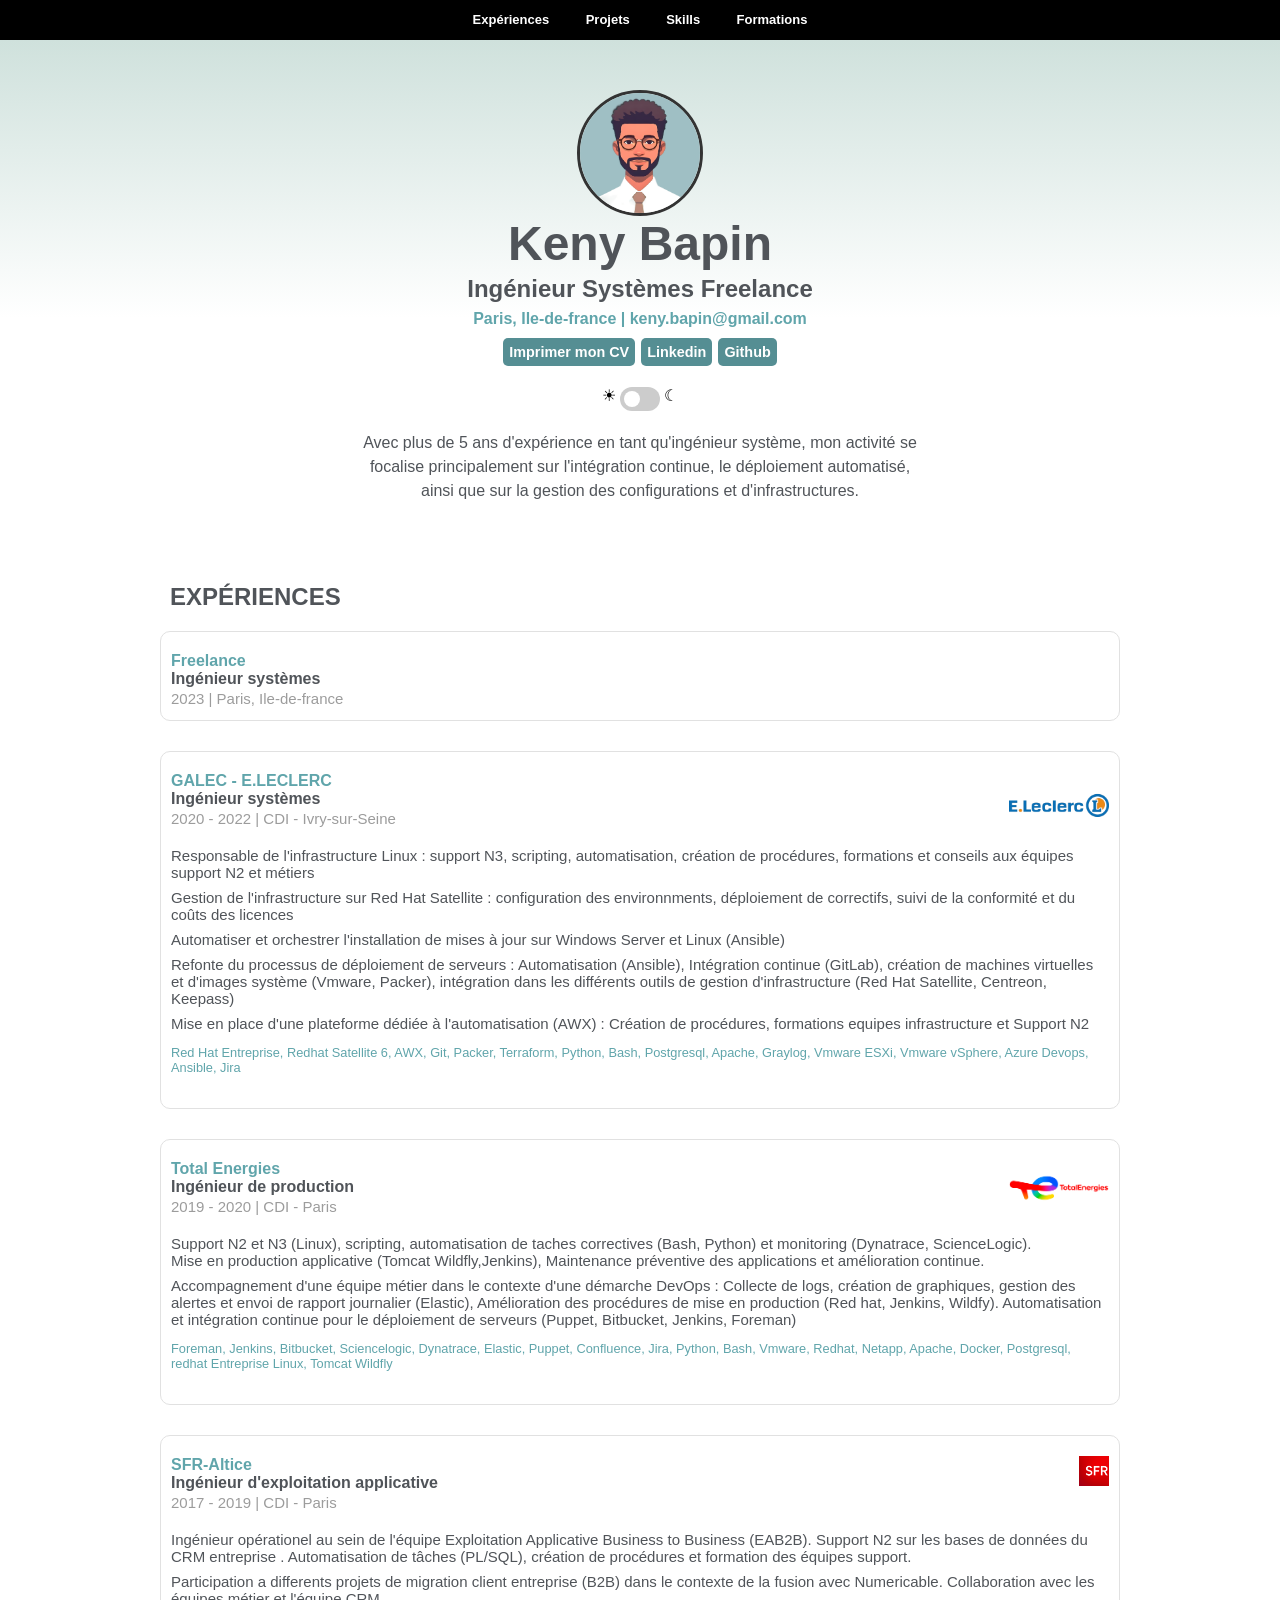
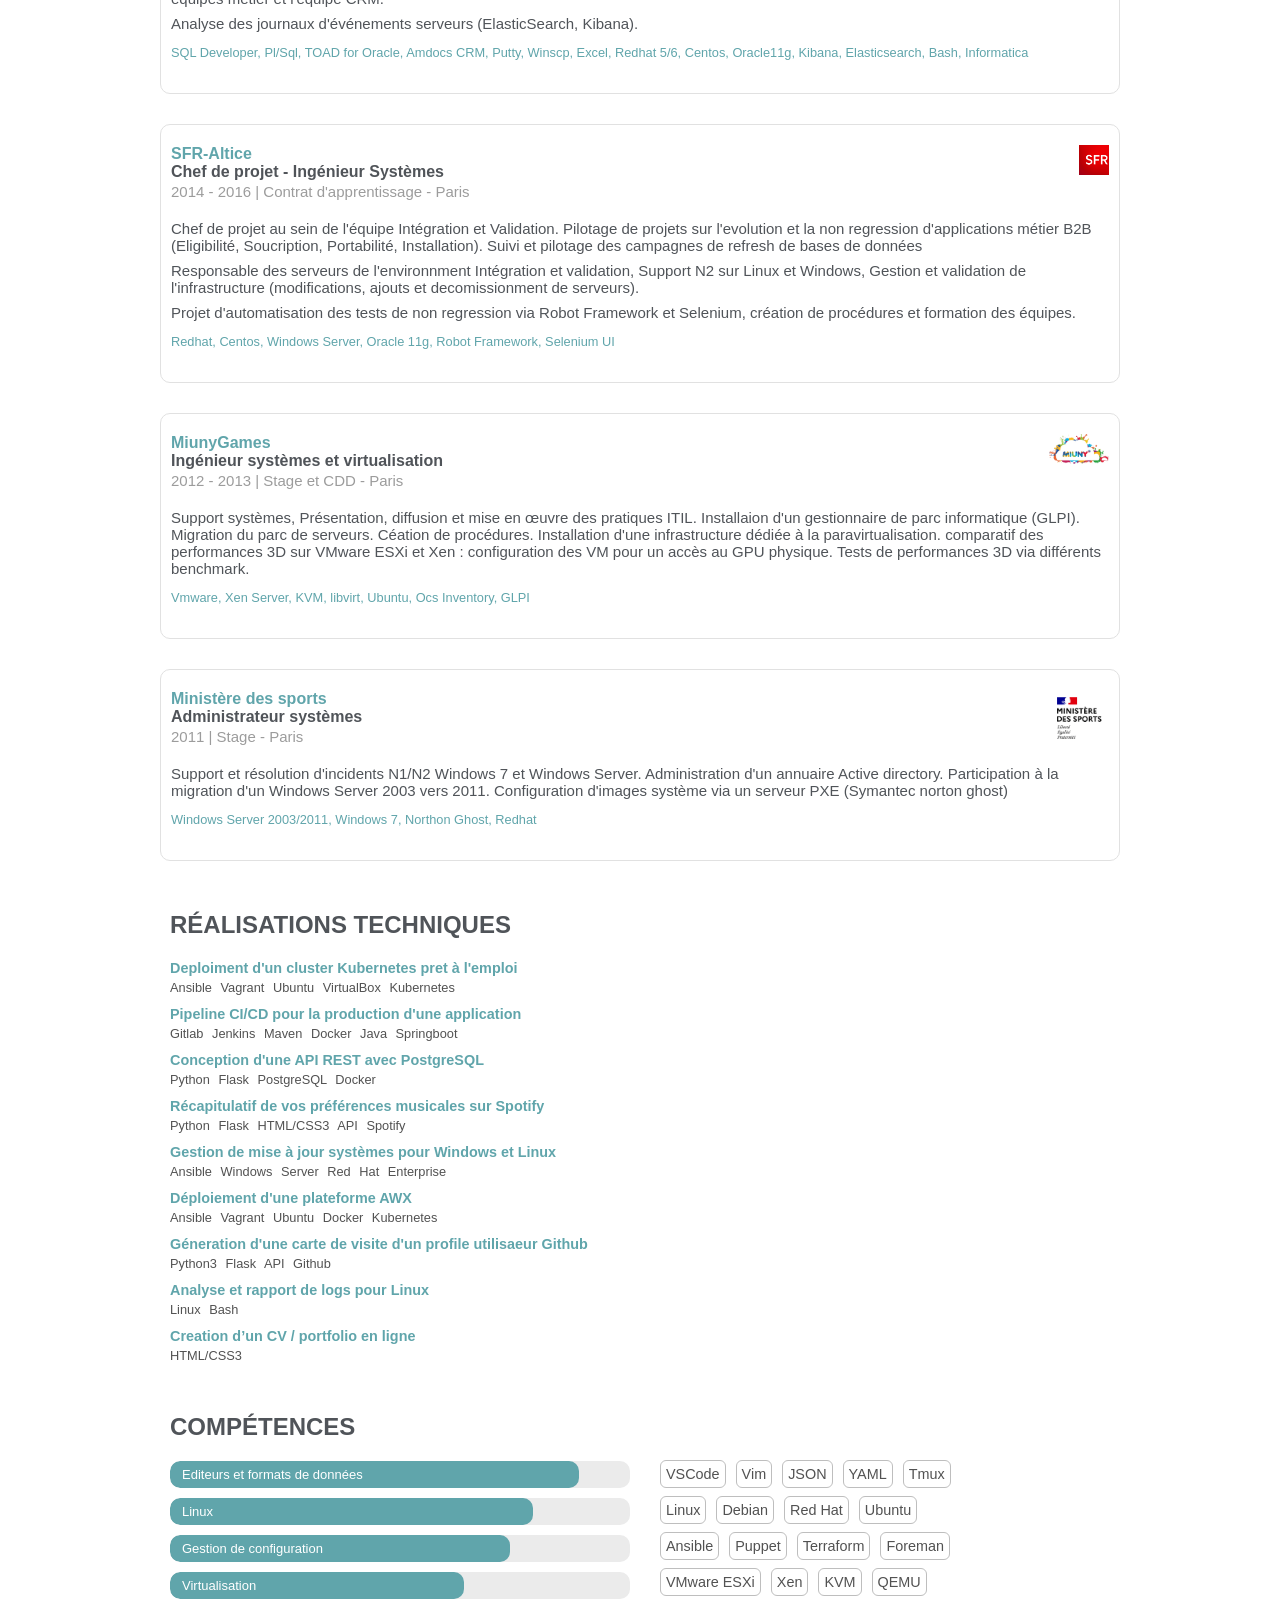
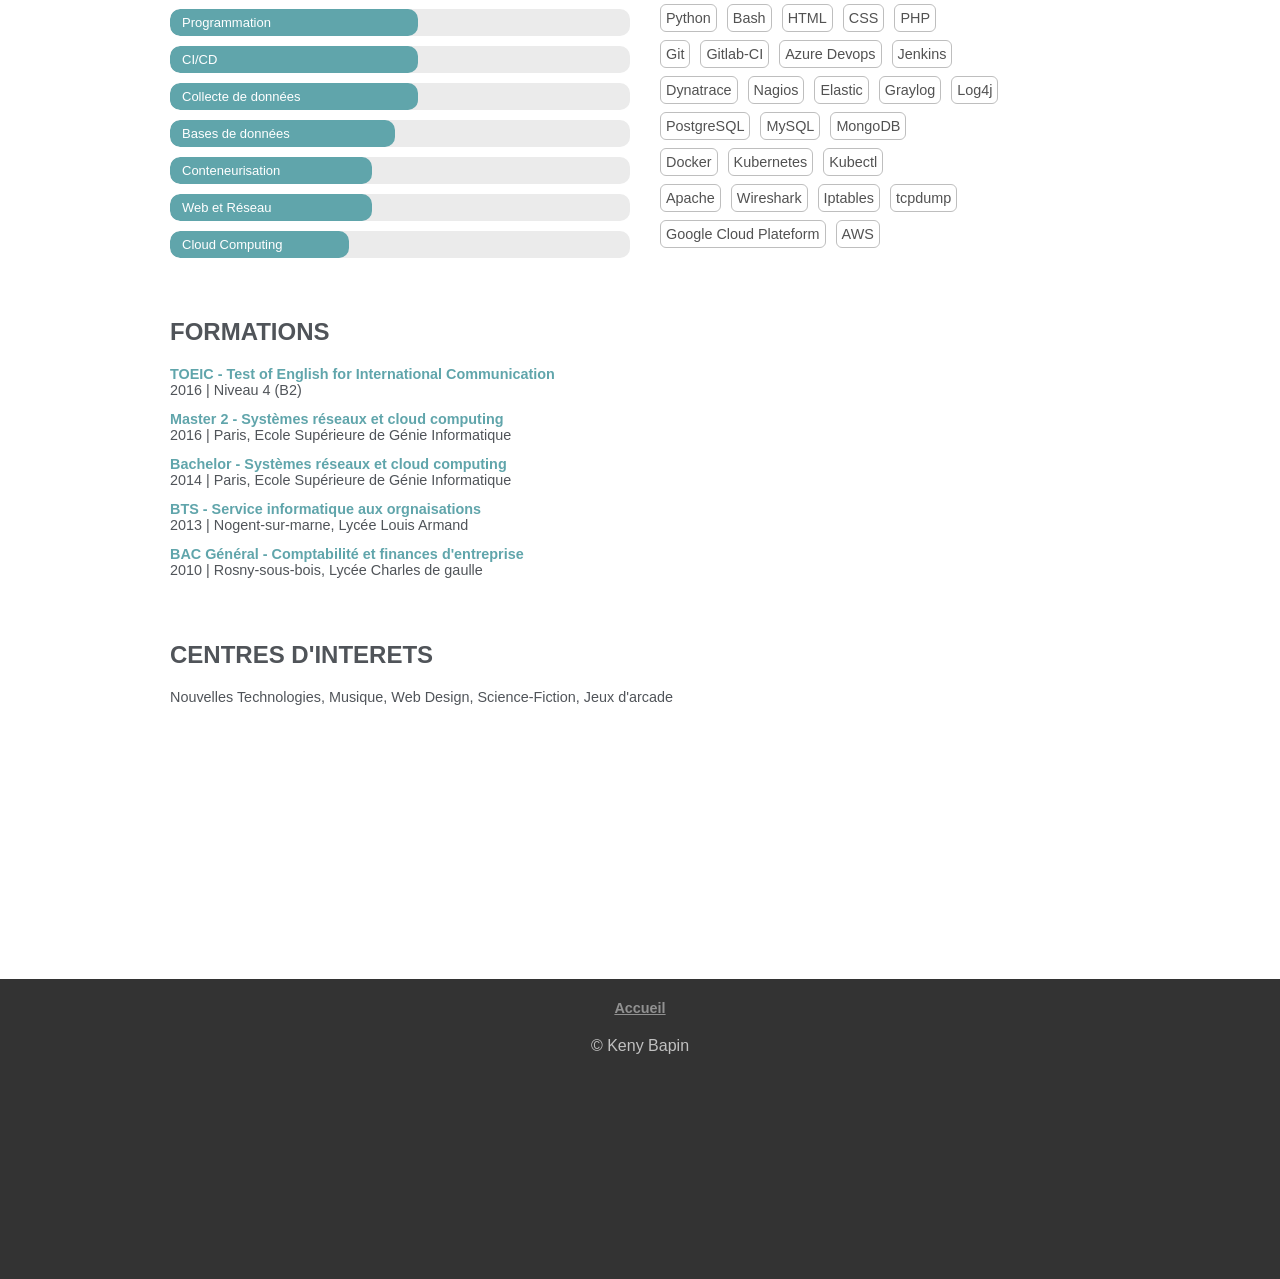
==== commit 10b592a5: "Update index.html" ====
--- a/index.html
+++ b/index.html
@@ -24,6 +24,8 @@
   </div>
 
 
+
+
   
 
   <header>
@@ -32,14 +34,46 @@
       <h3>Ingénieur Systèmes Freelance</h3>
       <p class="contact">Paris, Ile-de-france | keny.bapin@gmail.com</p>
       <div class="links"><a href="javascript:window.print()">Imprimer mon CV</a><a href="https://www.linkedin.com/in/keny-bapin-94615779/" target="_blank">Linkedin</a><a href="https://github.com/kenybapin" target="_blank">Github</a>
+      
+        <div class="switchbox">
+          ☀︎
+          <label class="switch">
+            <input type="checkbox" id="modeSwitch">
+            <span class="slider"></span>
+          </label>
+          ☾
+        </div>
+      
+        <script>
+          const toggleSwitch = document.querySelector('#modeSwitch');
+        
+          function switchTheme(e) {
+            if (e.target.checked) {
+              document.documentElement.setAttribute('data-theme', 'dark');
+              document.body.classList.add('dark-mode');
+            } else {
+              document.documentElement.setAttribute('data-theme', 'light');
+              document.body.classList.remove('dark-mode');
+            }    
+          }
+        
+          toggleSwitch.addEventListener('change', switchTheme, false);
+        </script>
+      
       </div>
       
       <div class="about">
-        <p>Avec plus de 5 ans d'expérience en tant qu'ingénieur système, mon activité se focalise principalement sur l'intégration continue, le déploiement automatisé, ainsi que sur la gestion des configurations et des infrastructures.</p>  
+        <p class="about">Avec plus de 5 ans d'expérience en tant qu'ingénieur système, mon activité se focalise principalement sur l'intégration continue, le déploiement automatisé, ainsi que sur la gestion des configurations et d'infrastructures.</p>  
+      
+        
+      
       </div>
-      
-
+  
   </header>
+
+  
+
+
 
  <container>  
   <div id="exp"></div>
@@ -57,7 +91,7 @@
 
   <div class="expcontent">
      <div class="infoBlock">
-      <img src="/img/eleclerc.jpg"> 
+      <img src="/img/eleclerc.png"> 
        <p class="company">GALEC - E.LECLERC</p>
        <p class="job">Ingénieur systèmes</p>
        <p class="location">2020 - 2022 | CDI - Ivry-sur-Seine</p>
@@ -174,10 +208,10 @@
          <div class="ptools">Ansible Vagrant Ubuntu VirtualBox Kubernetes </div>
        
        <li><a href="https://github.com/kenybapin/cicd-pipeline-java-spring-docker">Pipeline CI/CD pour la production d'une application</a></li>
-       <div class="ptools">Gitlab Jenkins Maven</span><span>Docker</span><span>Java Springboot</div>
+       <div class="ptools">Gitlab Jenkins Maven Docker Java Springboot</div>
        
        <li><a href="https://github.com/kenybapin/docker-flask-api">Conception d'une API REST avec PostgreSQL</a></li>
-       <div class="ptools">Python Flask PostgreSQL</span><span>Docker</div>
+       <div class="ptools">Python Flask PostgreSQL Docker</div>
        
        <li><a href="https://github.com/kenybapin/flask-spotify-app">Récapitulatif de vos préférences musicales sur Spotify</a></li>
        <div class="ptools">Python Flask HTML/CSS3 API Spotify</div>
--- a/style.css
+++ b/style.css
@@ -6,13 +6,18 @@
 p.contact{margin-bottom: 50px!important;}
 h1,h2,h3{color:#505459!important;}
 .avatar,body,container,footer,header,section{margin-bottom: 0 !important;padding:0!important;padding:0!important}
-.avatar img,.icon,.links,.navbar,footer,p.contact span, hr, .about, img {margin: 0 !important; display:none!important}
+.avatar img,.icon,.links,.navbar,footer,p.contact span, hr, .about, img, .switchbox {margin: 0 !important; display:none!important}
 h2{font-size:20px!important; padding-bottom: 10px !important;}
 h1{font-size:30px!important;}
-p.tools {font-size: 14px !important;}
+body.dark-mode * { color: #505459 !important;}
+body.dark-mode .progress { background-color: #ebebeb !important;}
+body.dark-mode .progress-bar { color: white !important;}
+p.tools {font-size: 14px !important; color:#505459 !important;}
 container{width:100%!important;border-style:none!important;box-shadow:none!important}
 .education,.hobbies,.projects,.skills{line-height: 1 !important; padding:0!important;box-shadow:none!important;padding-bottom:15px!important;}
-li, p {font-size: 16px !important;}
+li, p, span {font-size: 16px !important; color:#505459 !important;}
+.expcontent {margin-bottom: 10px!important; border: none !important; box-shadow: none!important;}
+.experience li {font-size: 14px !important;}
 }
 
 
@@ -42,7 +47,7 @@
 
 
 html{scroll-behavior:smooth;height:100%;}
-.navbar{overflow:hidden;background-color:#3c3c3c;width:100%;z-index:99;position:fixed;top:0;left:0;line-height:20px}
+.navbar{overflow:hidden;background-color:#000000;width:100%;z-index:99;position:fixed;top:0;left:0;line-height:20px}
 .navbar a{display:inline-block;color:#fff;padding:10px 16px;font-size:small}
 .navbar a:hover{background:#ddd;color:#000}
 h3,ul{margin-top:5px}
@@ -60,24 +65,24 @@
 .avatar{padding-top:50px;margin: 0 auto;}
 header .avatar img{width:120px;height:120px;border:solid #333;border-radius:50%}
 h1{margin:0 0 1px;font-size:3rem;line-height:1}
-.description,h2{margin-left:10px}
+.description,h2{margin-left:10px; margin-right: 10px;}
 h3{margin-bottom:5px;font-size:1.5rem;font-weight:600;line-height:2rem}
 a,h2{font-weight:700}
 a{font-size:.9rem}
 .avatar .links{margin-top:15px;text-align:center}
-.avatar .about {line-height: 1.5; padding-top:30px; padding-left: 20px; padding-right: 20px; max-width: 600px; margin: 0 auto;}
+.avatar .about {line-height: 1.5; padding-top:10px; padding-left: 20px; padding-right: 20px; max-width: 600px; margin: 0 auto;}
 .links a{margin:3px;padding:5px;border:.1em solid transparent!important;border-radius:5px;color:#fff;background-color:#558e93;}
 .links a:hover{color:#fff;background:#4c5360;transition:1s}
 h2{margin-top:50px;margin-bottom:20px;text-transform:uppercase;font-size:1.5rem}
 p{margin:0}
 p.tools{padding-top:5px;padding-bottom:10px;font-size:.8rem}
 .education,.experience,.hobbies,.projects,.skills{margin-top:20px;margin-bottom:30px}
-.experience li{margin-bottom:8px;font-size:16px}
+.experience li{margin-bottom:8px;font-size:15px}
 .description{margin-top:7px; padding-bottom: 7px;}
-.infoBlock p.company{font-size: 16px; margin-top: 40px; margin-left:10px;font-weight:600}
+.infoBlock p.company{font-size: 16px; margin-top: 20px; margin-left:10px;font-weight:600}
 .infoBlock p.job{margin-bottom:0;margin-left:10px;font-size: 16px; font-weight:600}
 .education p,.infoBlock p.location,.projects li,.skills li{margin-bottom:3px;margin-left:10px}
-.infoBlock p.location{color:#505050;font-size:16px;margin-top:2px}
+.infoBlock p.location{color: #9c9c9c;font-size: 15px;margin-top: 2px;font-weight: 500;}
 .infoBlock p.location span, .infoBlock p.school span{background:#a7a7a7;padding-left:5px;padding-right:5px;padding-bottom:2px;padding-top:2px; margin-right:5px;font-size:.8rem;color:#fff;font-weight:600}
 ul{padding:0;list-style-type:none}
 .skills li{font-size:.9rem;color:#60a5ab;font-weight:700; margin-bottom: 20px;}
@@ -90,7 +95,9 @@
 .infoBlock{text-align:left;font-size:.9rem;vertical-align:middle; padding-bottom: 10px;}
 .infoBlock p{padding-bottom:0}
 .infoBlock p.diploma{margin-bottom:0;padding:0;font-weight:700}
-.infoBlock img {display: block;float: right; clear: right; width: 100px;}
+.infoBlock img {margin-right: 10px; display: block;float: right; clear: right; width: 100px;}
+.expcontent {margin-bottom: 30px; border: 1px solid rgb(225, 225, 225); border-radius: 10px;}
+
 hr.hr-1 {border: 1px solid #ccc; margin-top: 50px; margin-bottom: 50px;margin-left: 20px; margin-right: 20px;}
 img.sfr {width: 30px;}
 img.ministere {width: 60px;}
@@ -105,3 +112,78 @@
 .skill-bar {margin-bottom: 10px;}
 .progress {background-color: #ebebeb;overflow: hidden;border-radius: 10px; }
 .progress-bar {padding: 6px;height: 100%;padding-left: 12px;font-size: small;background-color:#60a5ab; border-radius: 10px;transition: width 0.6s ease; color: white;}
+
+
+.switchbox {
+    margin-top: 25px;
+    text-align: center;
+    vertical-align: middle;
+  }
+
+.switch {
+    position: relative;
+    display: inline-block;
+    width: 40px;
+    height: 24px;
+  }
+  
+  .switch input {
+    opacity: 0;
+    width: 0;
+    height: 0;
+  }
+  
+  .slider {
+    position: absolute;
+    cursor: pointer;
+    top: 0;
+    left: 0;
+    right: 0;
+    bottom: 0;
+    background-color: #ccc;
+    -webkit-transition: .4s;
+    transition: .4s;
+    border-radius: 34px;
+  }
+  
+  .slider:before {
+    position: absolute;
+    content: "";
+    height: 16px;
+    width: 16px;
+    left: 4px;
+    bottom: 4px;
+    background-color: white;
+    -webkit-transition: .4s;
+    transition: .4s;
+    border-radius: 50%;
+  }
+  
+  input:checked + .slider {
+    background-color: #60a5ab;
+  }
+  
+  input:checked + .slider:before {
+    -webkit-transform: translateX(16px);
+    -ms-transform: translateX(16px);
+    transform: translateX(16px);
+  }
+  
+  /* Dark mode styles */
+  body.dark-mode, body.dark-mode container {background-color: black; color: rgb(223, 223, 223); }
+  body.dark-mode header {display:block;text-align:center;background: linear-gradient(0deg, rgb(0, 0, 0) 40%, rgb(8, 57, 42) 100%);}
+  body.dark-mode h1 { color: white;}
+  body.dark-mode h2 { color: white;}
+  body.dark-mode h3 { color: white;}
+  body.dark-mode p.about { color: rgb(223, 223, 223);}
+  body.dark-mode .ptools { color: rgb(223, 223, 223);}
+  body.dark-mode li { color: rgb(223, 223, 223);}
+  body.dark-mode .ptools span { color: rgb(223, 223, 223);}
+  body.dark-mode .apps span { color: rgb(223, 223, 223); border: 1px solid rgb(87, 87, 87);}
+  body.dark-mode p.school { color: rgb(223, 223, 223);}
+  body.dark-mode p.job { color: #c5c5c5;}
+  body.dark-mode .hobbies p { color: rgb(223, 223, 223);}
+  body.dark-mode .expcontent { border: 1px solid rgb(36, 36, 36);}
+  body.dark-mode .progress { background-color: #151515;}
+
+
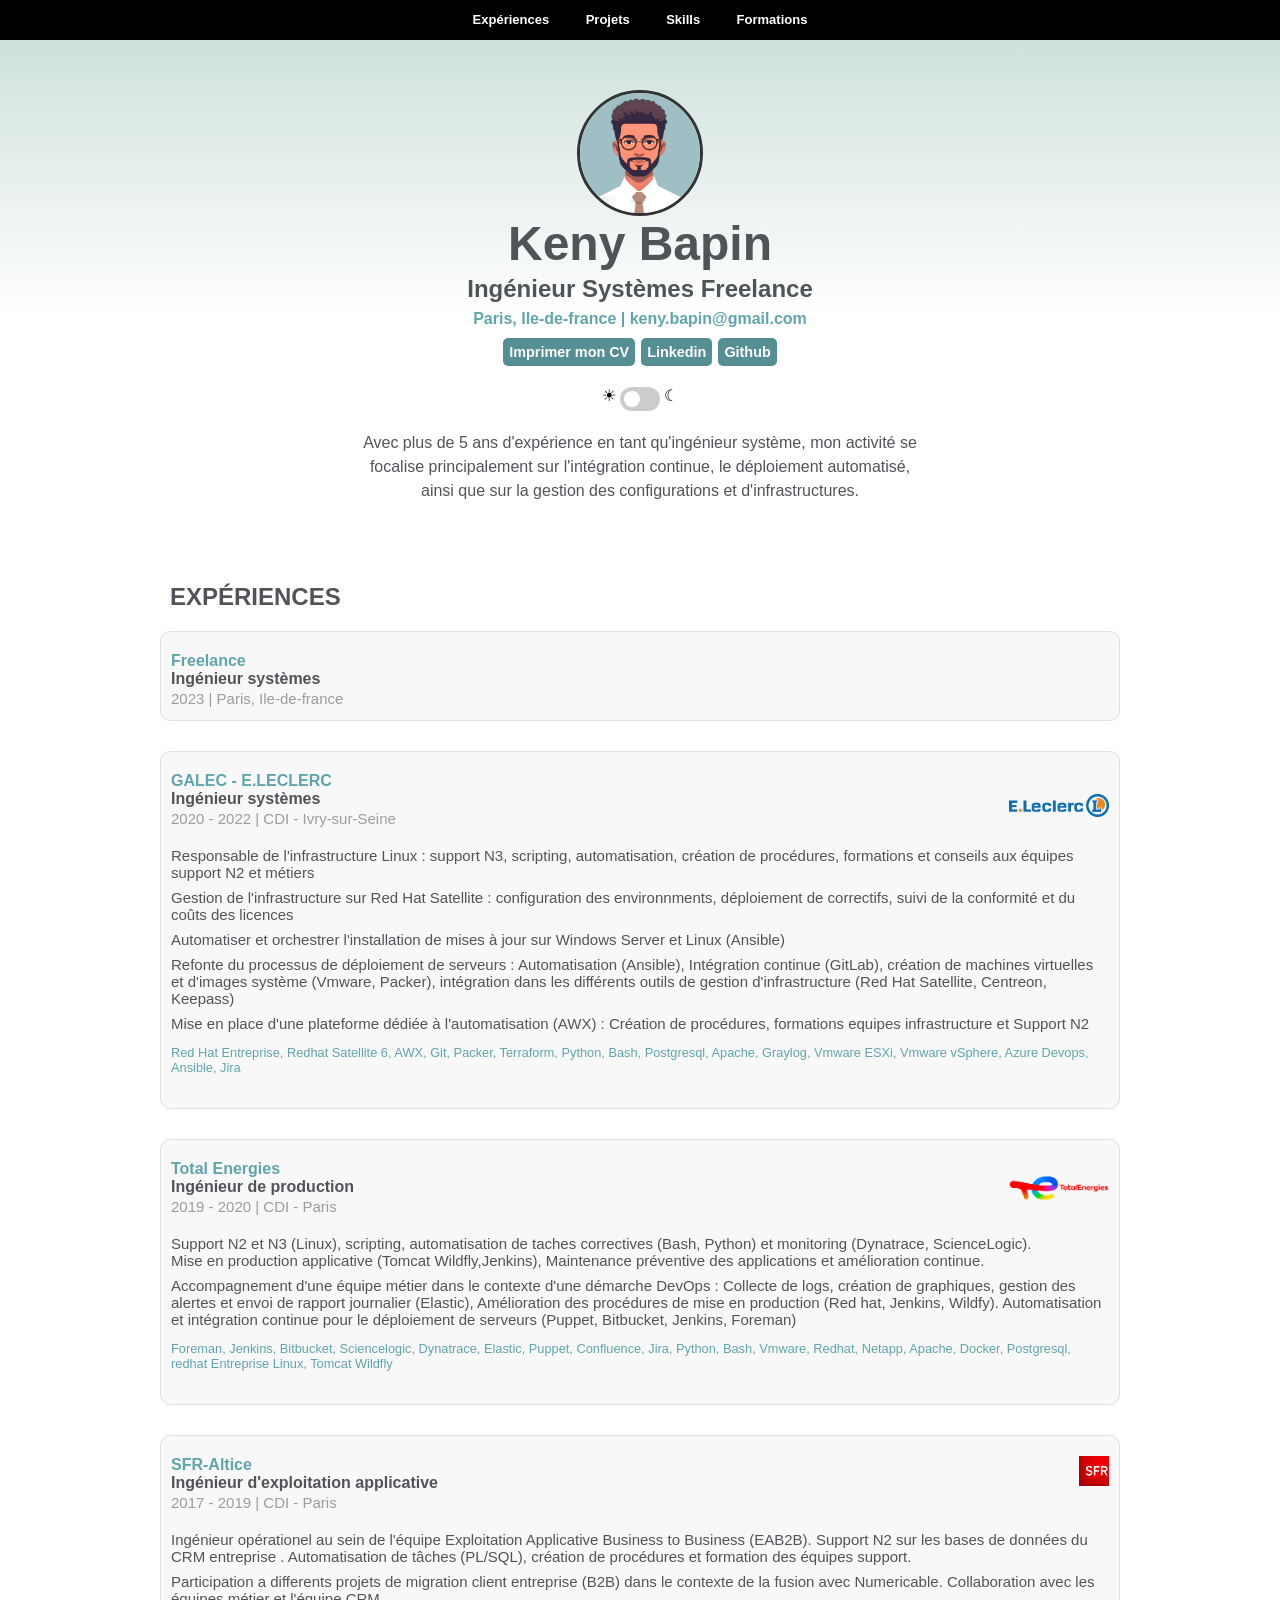
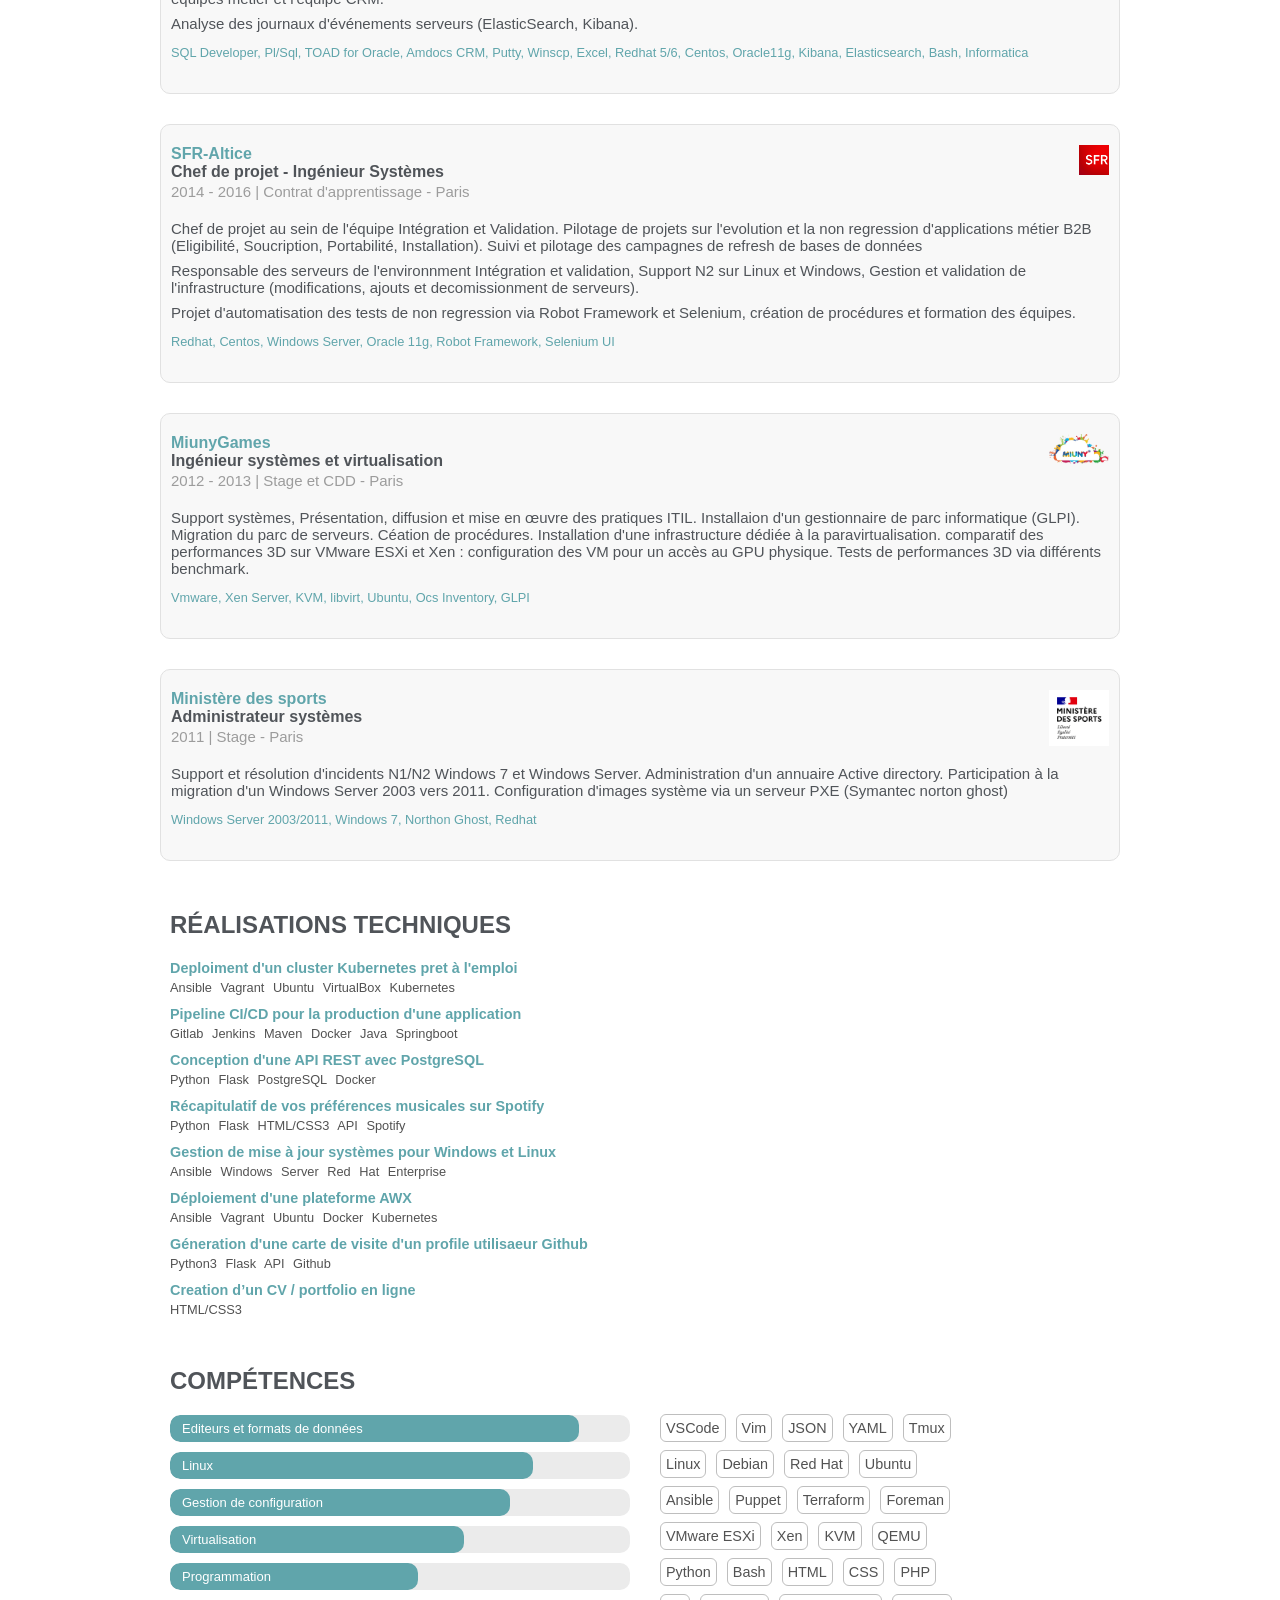
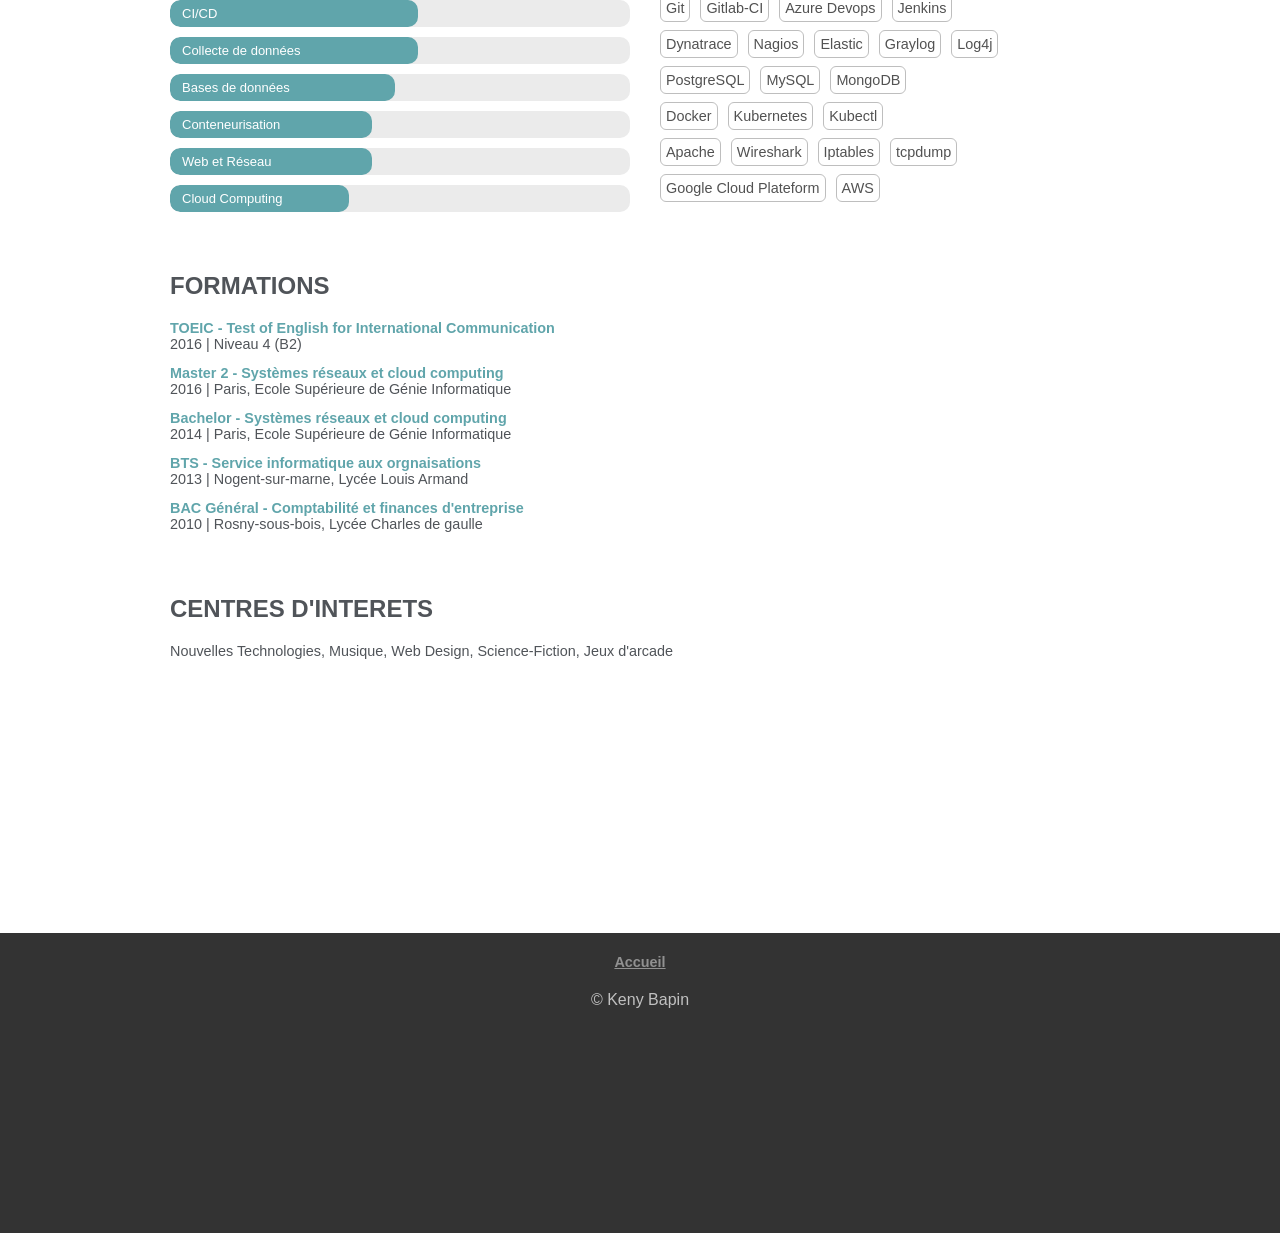
==== commit 245475c4: "Update index.html" ====
--- a/index.html
+++ b/index.html
@@ -225,9 +225,6 @@
        <li><a href="https://github.com/kenybapin/GitHub-Profile-Card-Generator">Géneration d'une carte de visite d'un profile utilisaeur Github</a></li>
        <div class="ptools">Python3 Flask API Github</div>
        
-       <li><a href="#">Analyse et rapport de logs pour Linux</a></li>
-       <div class="ptools">Linux Bash</div>
-       
        <li><a href="https://github.com/kenybapin/kenybapin.github.io">Creation d’un CV / portfolio en ligne</a></li>
        <div class="ptools">HTML/CSS3</div>
     </ul>
--- a/style.css
+++ b/style.css
@@ -16,7 +16,7 @@
 container{width:100%!important;border-style:none!important;box-shadow:none!important}
 .education,.hobbies,.projects,.skills{line-height: 1 !important; padding:0!important;box-shadow:none!important;padding-bottom:15px!important;}
 li, p, span {font-size: 16px !important; color:#505459 !important;}
-.expcontent {margin-bottom: 10px!important; border: none !important; box-shadow: none!important;}
+.expcontent {margin-bottom: 10px!important; border: none !important; box-shadow: none!important; background-color: transparent !important;}
 .experience li {font-size: 14px !important;}
 }
 
@@ -96,7 +96,7 @@
 .infoBlock p{padding-bottom:0}
 .infoBlock p.diploma{margin-bottom:0;padding:0;font-weight:700}
 .infoBlock img {margin-right: 10px; display: block;float: right; clear: right; width: 100px;}
-.expcontent {margin-bottom: 30px; border: 1px solid rgb(225, 225, 225); border-radius: 10px;}
+.expcontent {margin-bottom: 30px; border: 1px solid rgb(225, 225, 225); border-radius: 10px;background-color: #f8f8f8;}
 
 hr.hr-1 {border: 1px solid #ccc; margin-top: 50px; margin-bottom: 50px;margin-left: 20px; margin-right: 20px;}
 img.sfr {width: 30px;}
@@ -114,76 +114,28 @@
 .progress-bar {padding: 6px;height: 100%;padding-left: 12px;font-size: small;background-color:#60a5ab; border-radius: 10px;transition: width 0.6s ease; color: white;}
 
 
-.switchbox {
-    margin-top: 25px;
-    text-align: center;
-    vertical-align: middle;
-  }
+.switchbox {margin-top: 25px;text-align: center;vertical-align: middle;}
+.switch {position: relative;display: inline-block;width: 40px;height: 24px;}
+.switch input { opacity: 0; width: 0; height: 0; }
+.slider { position: absolute; cursor: pointer; top: 0; left: 0; right: 0; bottom: 0; background-color: #ccc; -webkit-transition: .4s; transition: .4s;  border-radius: 34px; }
+.slider:before { position: absolute; content: ""; height: 16px; width: 16px; left: 4px; bottom: 4px; background-color: white; -webkit-transition: .4s; transition: .4s; border-radius: 50%; }
+input:checked + .slider { background-color: #60a5ab;}
+input:checked + .slider:before {-webkit-transform: translateX(16px);-ms-transform: translateX(16px);transform: translateX(16px);}
 
-.switch {
-    position: relative;
-    display: inline-block;
-    width: 40px;
-    height: 24px;
-  }
-  
-  .switch input {
-    opacity: 0;
-    width: 0;
-    height: 0;
-  }
-  
-  .slider {
-    position: absolute;
-    cursor: pointer;
-    top: 0;
-    left: 0;
-    right: 0;
-    bottom: 0;
-    background-color: #ccc;
-    -webkit-transition: .4s;
-    transition: .4s;
-    border-radius: 34px;
-  }
-  
-  .slider:before {
-    position: absolute;
-    content: "";
-    height: 16px;
-    width: 16px;
-    left: 4px;
-    bottom: 4px;
-    background-color: white;
-    -webkit-transition: .4s;
-    transition: .4s;
-    border-radius: 50%;
-  }
-  
-  input:checked + .slider {
-    background-color: #60a5ab;
-  }
-  
-  input:checked + .slider:before {
-    -webkit-transform: translateX(16px);
-    -ms-transform: translateX(16px);
-    transform: translateX(16px);
-  }
-  
-  /* Dark mode styles */
-  body.dark-mode, body.dark-mode container {background-color: black; color: rgb(223, 223, 223); }
-  body.dark-mode header {display:block;text-align:center;background: linear-gradient(0deg, rgb(0, 0, 0) 40%, rgb(8, 57, 42) 100%);}
-  body.dark-mode h1 { color: white;}
-  body.dark-mode h2 { color: white;}
-  body.dark-mode h3 { color: white;}
-  body.dark-mode p.about { color: rgb(223, 223, 223);}
-  body.dark-mode .ptools { color: rgb(223, 223, 223);}
-  body.dark-mode li { color: rgb(223, 223, 223);}
-  body.dark-mode .ptools span { color: rgb(223, 223, 223);}
-  body.dark-mode .apps span { color: rgb(223, 223, 223); border: 1px solid rgb(87, 87, 87);}
-  body.dark-mode p.school { color: rgb(223, 223, 223);}
-  body.dark-mode p.job { color: #c5c5c5;}
-  body.dark-mode .hobbies p { color: rgb(223, 223, 223);}
-  body.dark-mode .expcontent { border: 1px solid rgb(36, 36, 36);}
-  body.dark-mode .progress { background-color: #151515;}
+/* Dark mode styles */
+body.dark-mode, body.dark-mode container {background-color: black; color: rgb(223, 223, 223); }
+body.dark-mode header {display:block;text-align:center;background: linear-gradient(0deg, rgb(0, 0, 0) 40%, rgb(8, 57, 42) 100%);}
+body.dark-mode h1 { color: white;}
+body.dark-mode h2 { color: white;}
+body.dark-mode h3 { color: white;}
+body.dark-mode p.about { color: rgb(223, 223, 223);}
+body.dark-mode .ptools { color: rgb(223, 223, 223);}
+body.dark-mode li { color: rgb(223, 223, 223);}
+body.dark-mode .ptools span { color: rgb(223, 223, 223);}
+body.dark-mode .apps span { color: rgb(223, 223, 223); border: 1px solid rgb(87, 87, 87);}
+body.dark-mode p.school { color: rgb(223, 223, 223);}
+body.dark-mode p.job { color: #c5c5c5;}
+body.dark-mode .hobbies p { color: rgb(223, 223, 223);}
+body.dark-mode .expcontent { border: 1px solid rgb(36, 36, 36);background-color: #252525}
+body.dark-mode .progress { background-color: #252525;}
 
-
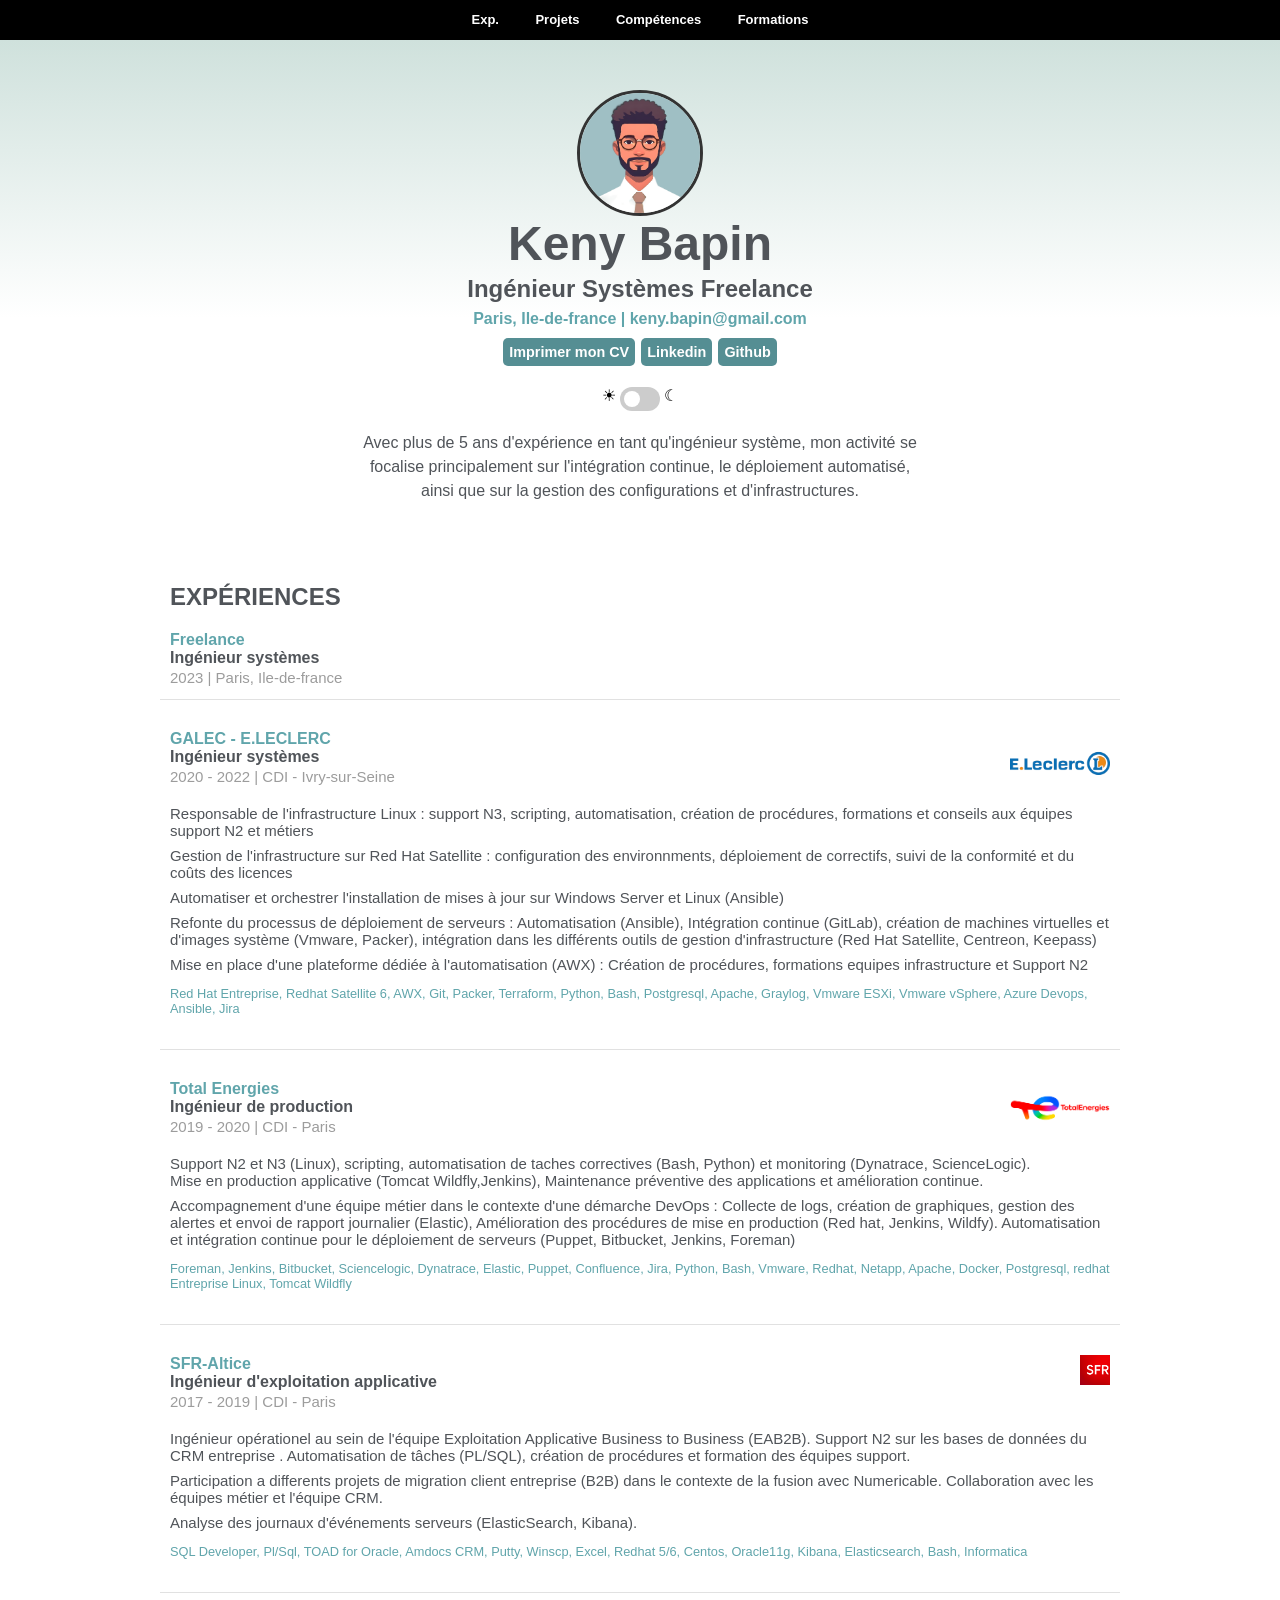
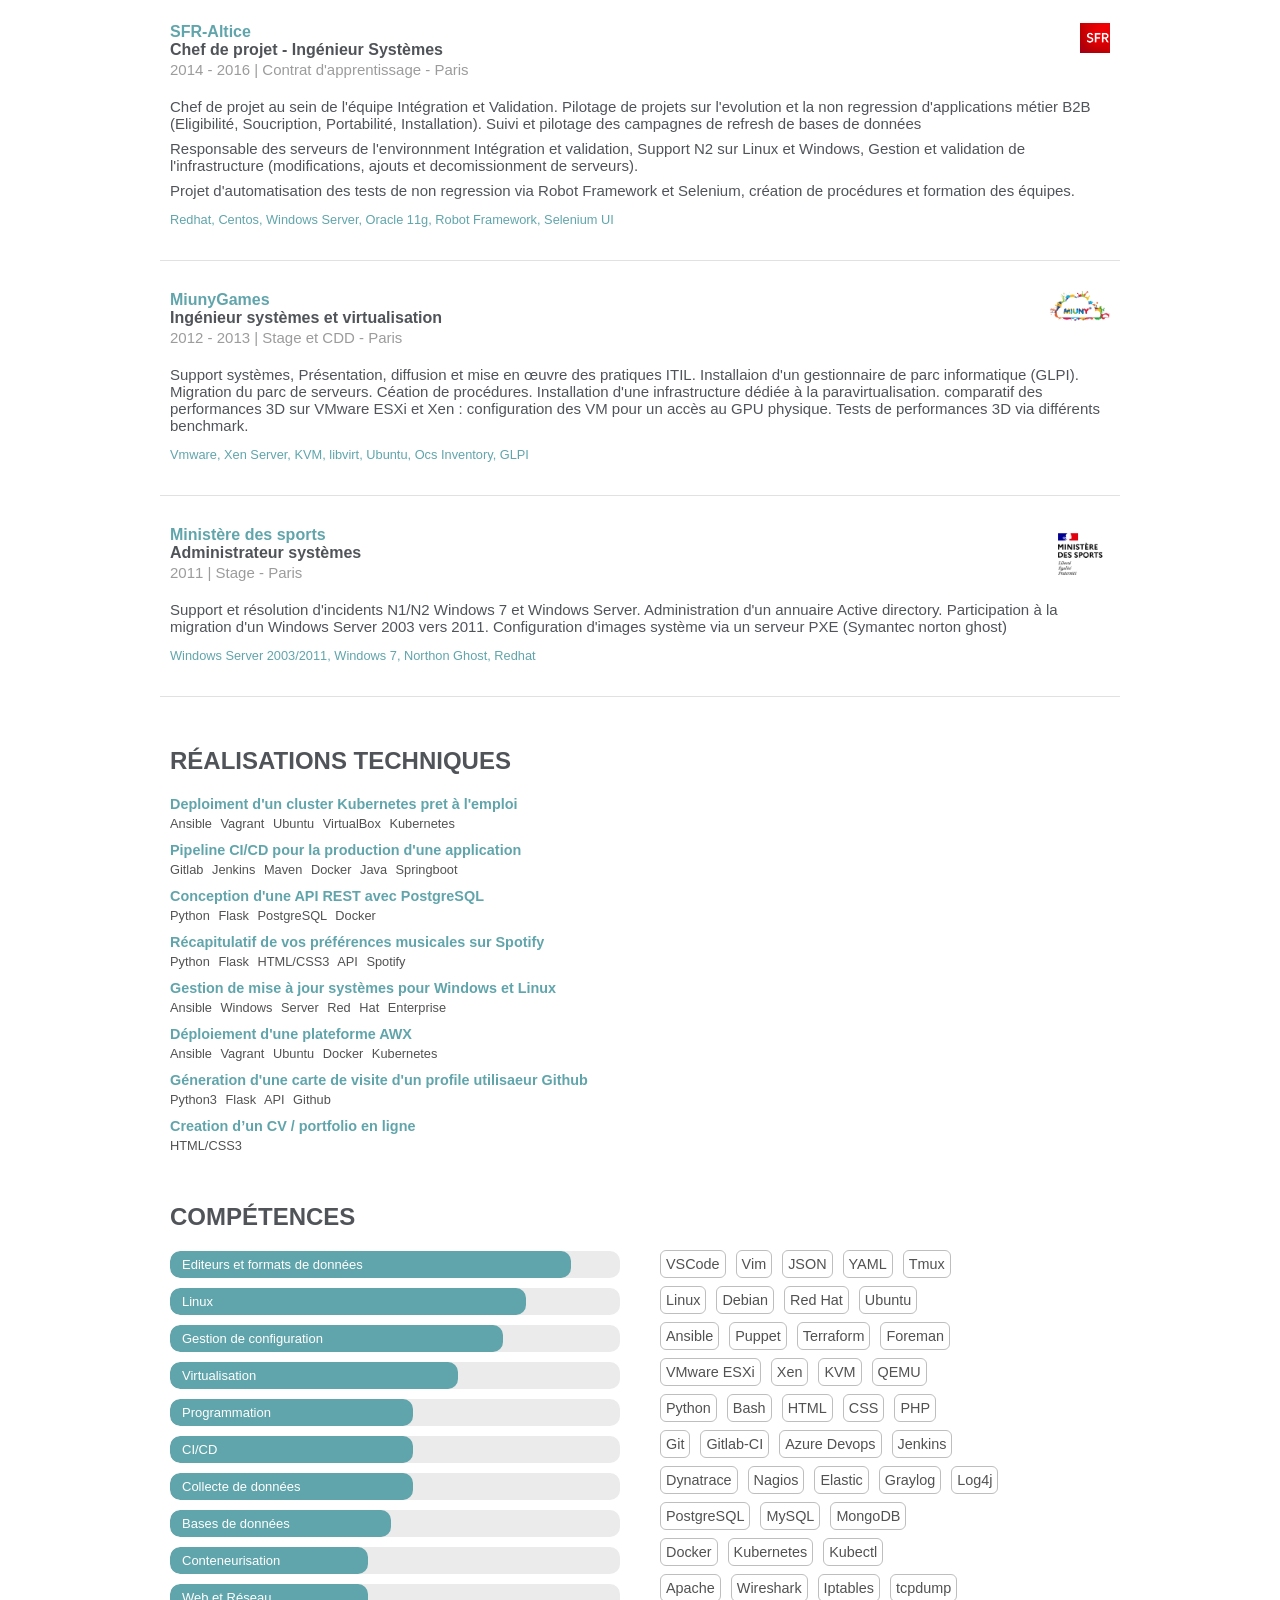
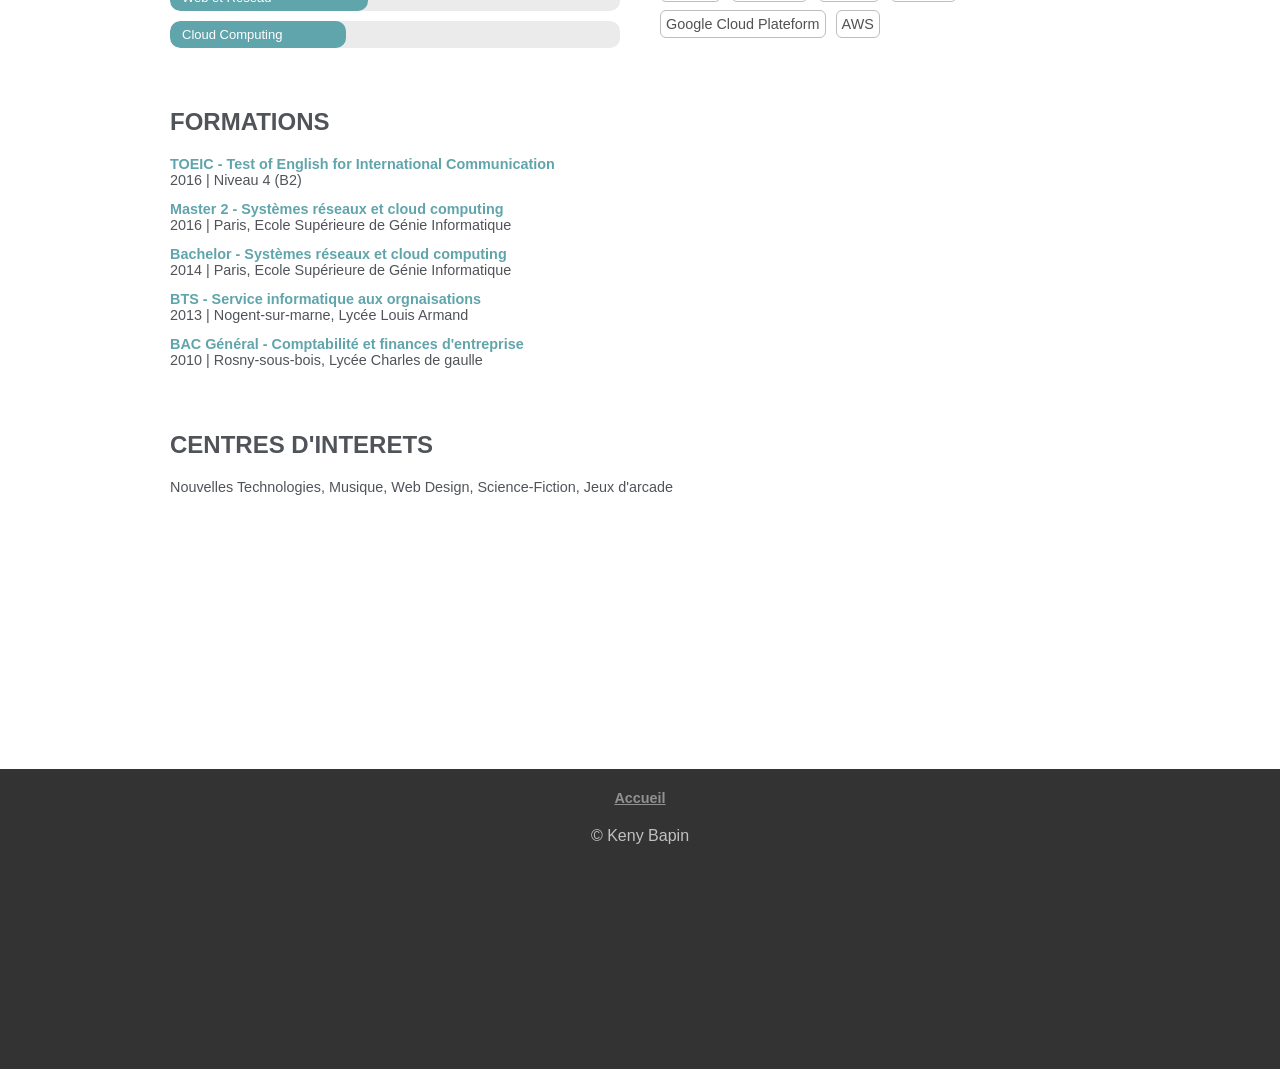
==== commit b4dbbddc: "Update index.html" ====
--- a/index.html
+++ b/index.html
@@ -17,9 +17,9 @@
 
 
   <div class="navbar">
-    <a href="#exp">Expériences</a>
+    <a href="#exp">Exp.</a>
     <a href="#projects">Projets</a>
-    <a href="#skills">Skills</a>
+    <a href="#skills">Compétences</a>
     <a href="#formations">Formations</a>
   </div>
 
--- a/style.css
+++ b/style.css
@@ -96,7 +96,7 @@
 .infoBlock p{padding-bottom:0}
 .infoBlock p.diploma{margin-bottom:0;padding:0;font-weight:700}
 .infoBlock img {margin-right: 10px; display: block;float: right; clear: right; width: 100px;}
-.expcontent {margin-bottom: 30px; border: 1px solid rgb(225, 225, 225); border-radius: 10px;background-color: #f8f8f8;}
+.expcontent {margin-bottom: 30px; border-bottom: 1px solid rgb(225, 225, 225); }
 
 hr.hr-1 {border: 1px solid #ccc; margin-top: 50px; margin-bottom: 50px;margin-left: 20px; margin-right: 20px;}
 img.sfr {width: 30px;}
@@ -108,7 +108,7 @@
 footer a{color:#919191;text-align:center!important;text-decoration:underline}
 
 .skills-content {display: grid; grid-template-columns: 1fr 1fr; grid-gap: 20px ;}
-.progress-bars { margin-left: 10px;}
+.progress-bars { margin-left: 10px;margin-right: 10px;}
 .skill-bar {margin-bottom: 10px;}
 .progress {background-color: #ebebeb;overflow: hidden;border-radius: 10px; }
 .progress-bar {padding: 6px;height: 100%;padding-left: 12px;font-size: small;background-color:#60a5ab; border-radius: 10px;transition: width 0.6s ease; color: white;}
@@ -136,6 +136,6 @@
 body.dark-mode p.school { color: rgb(223, 223, 223);}
 body.dark-mode p.job { color: #c5c5c5;}
 body.dark-mode .hobbies p { color: rgb(223, 223, 223);}
-body.dark-mode .expcontent { border: 1px solid rgb(36, 36, 36);background-color: #252525}
+body.dark-mode .expcontent { border-bottom: 1px solid rgb(58, 58, 58);}
 body.dark-mode .progress { background-color: #252525;}
 
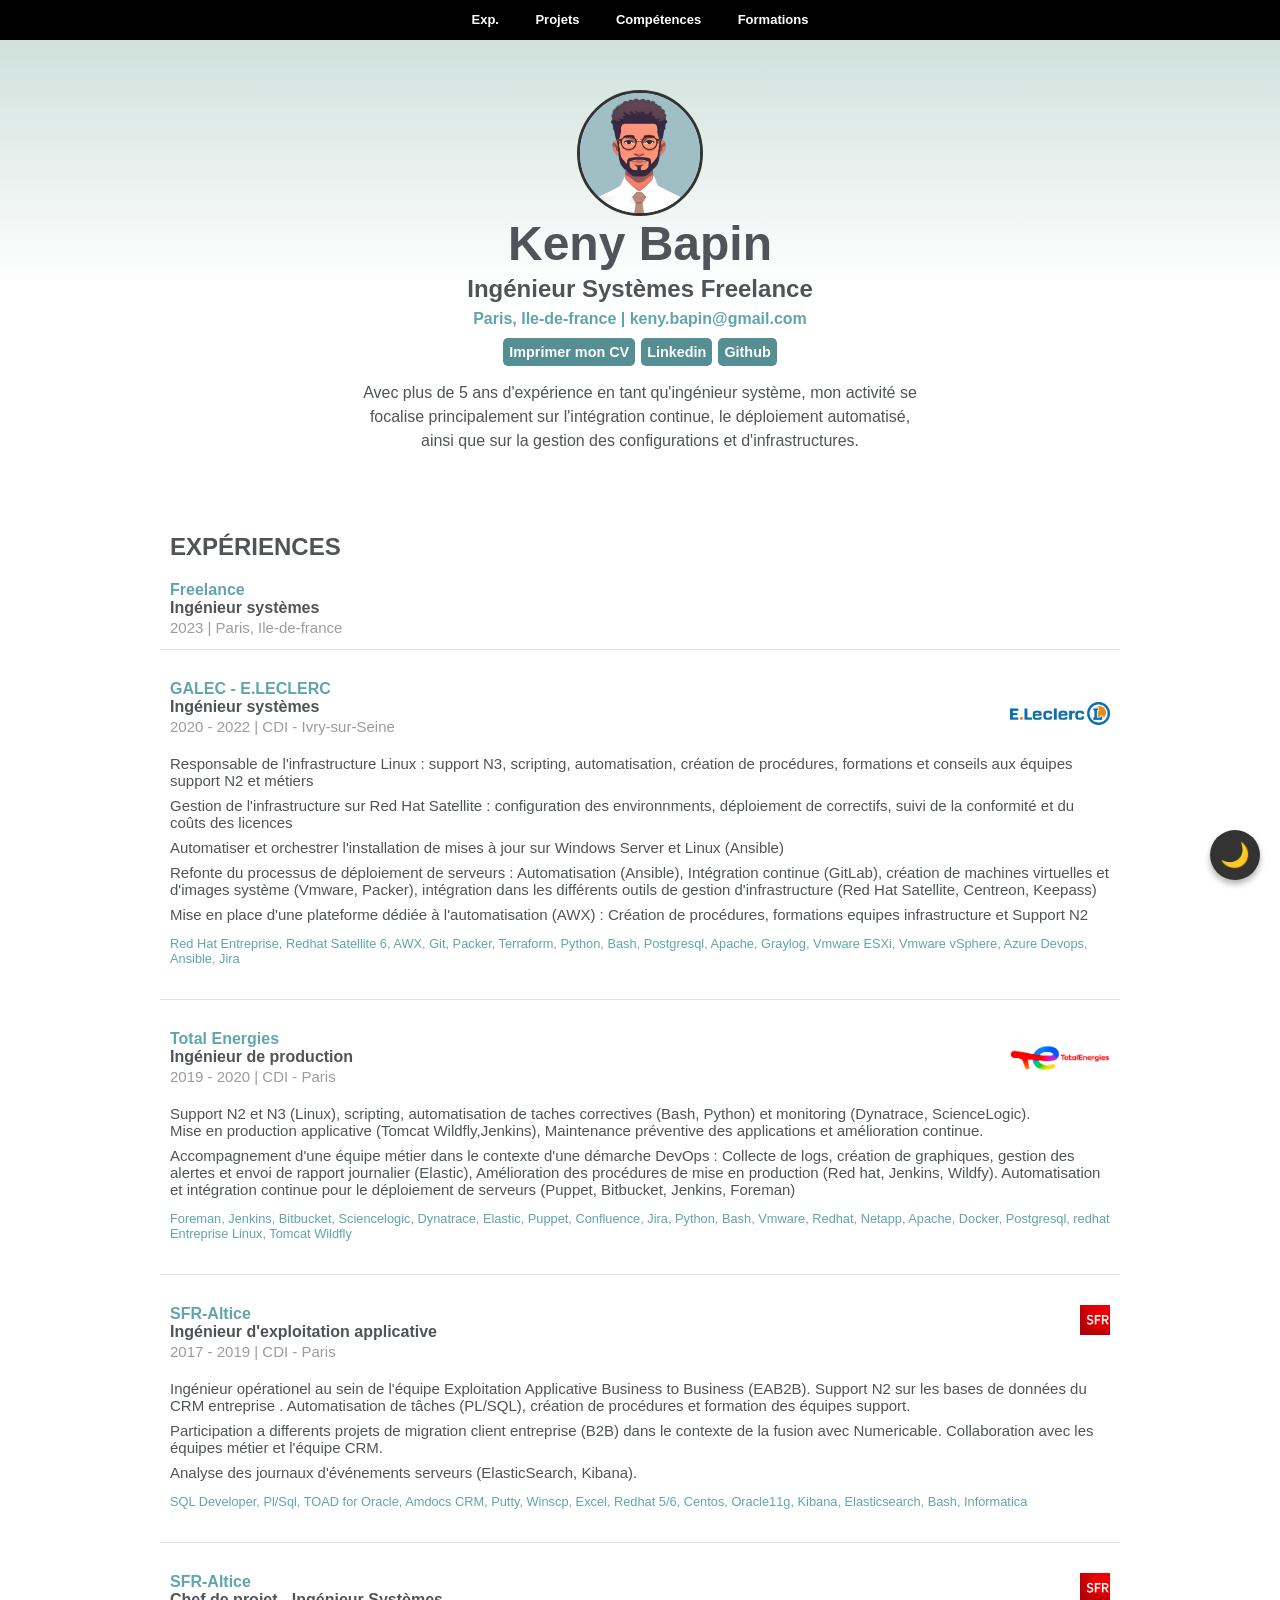
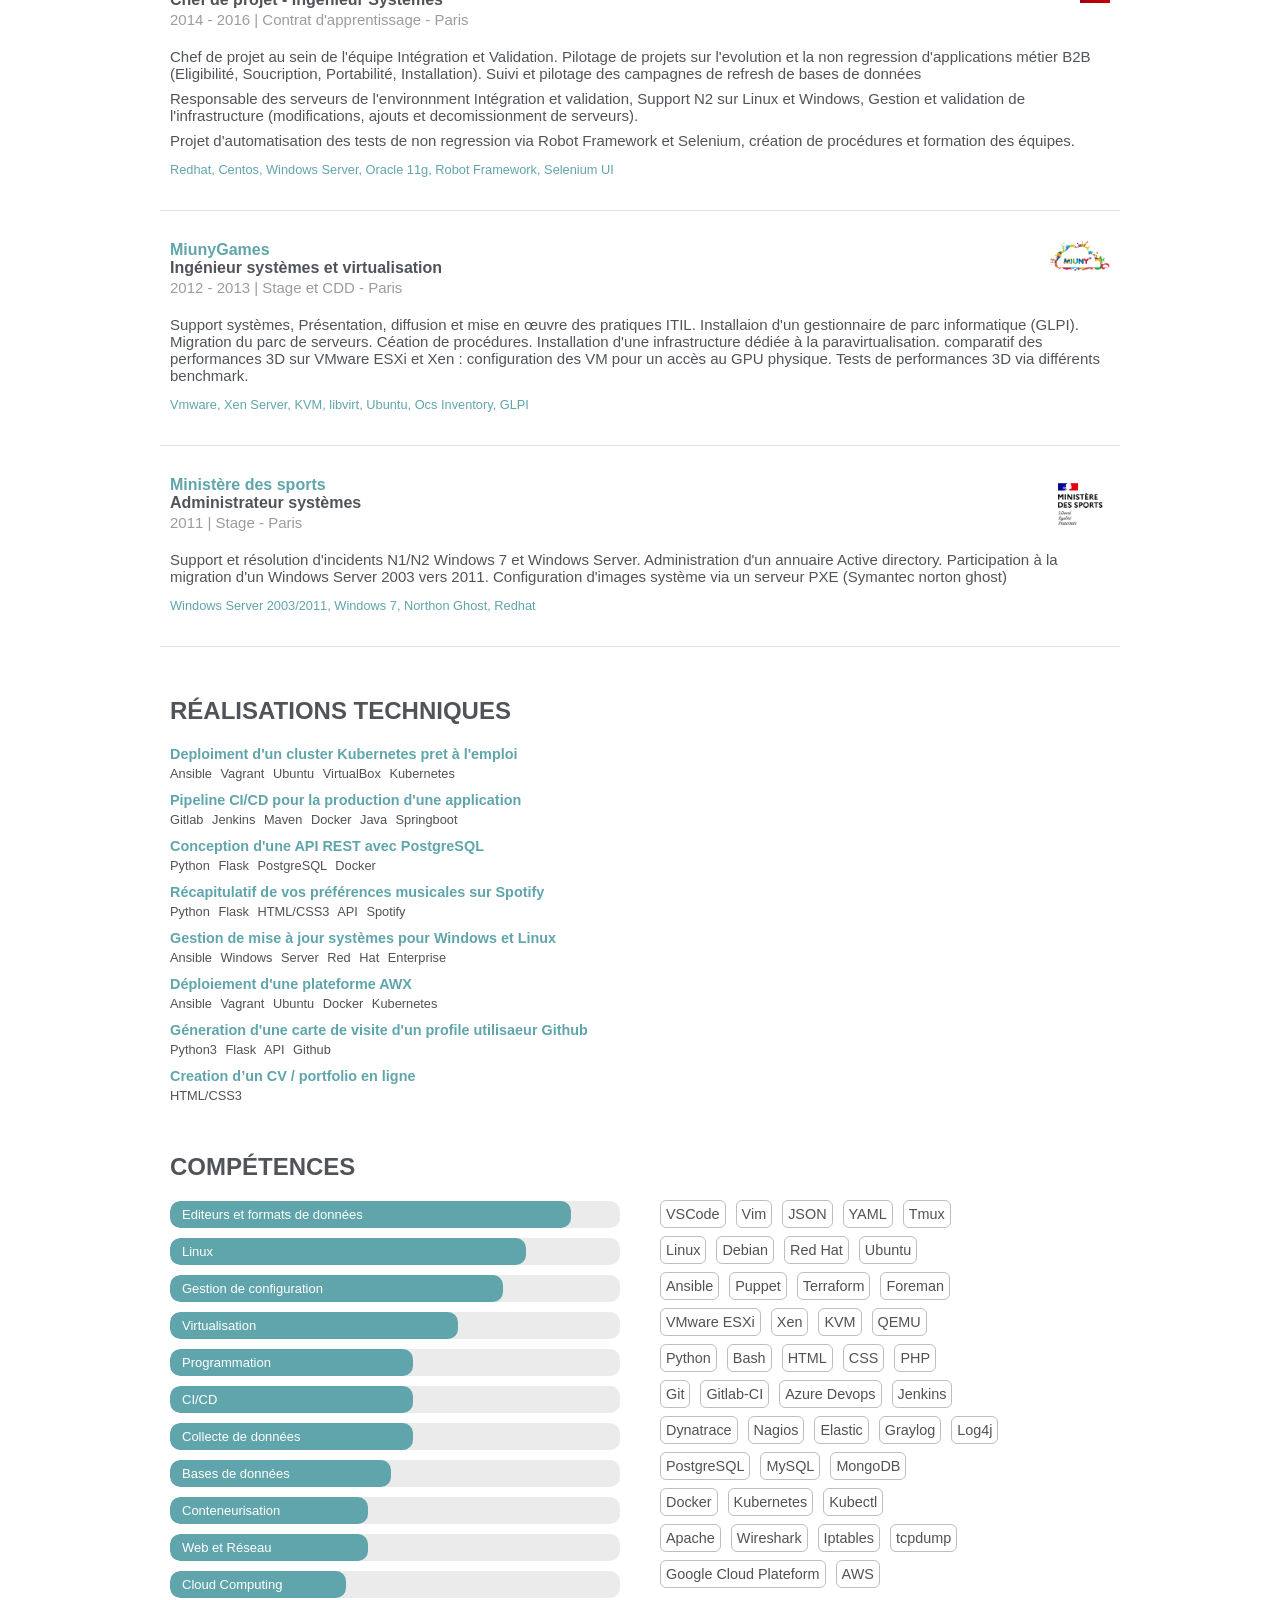
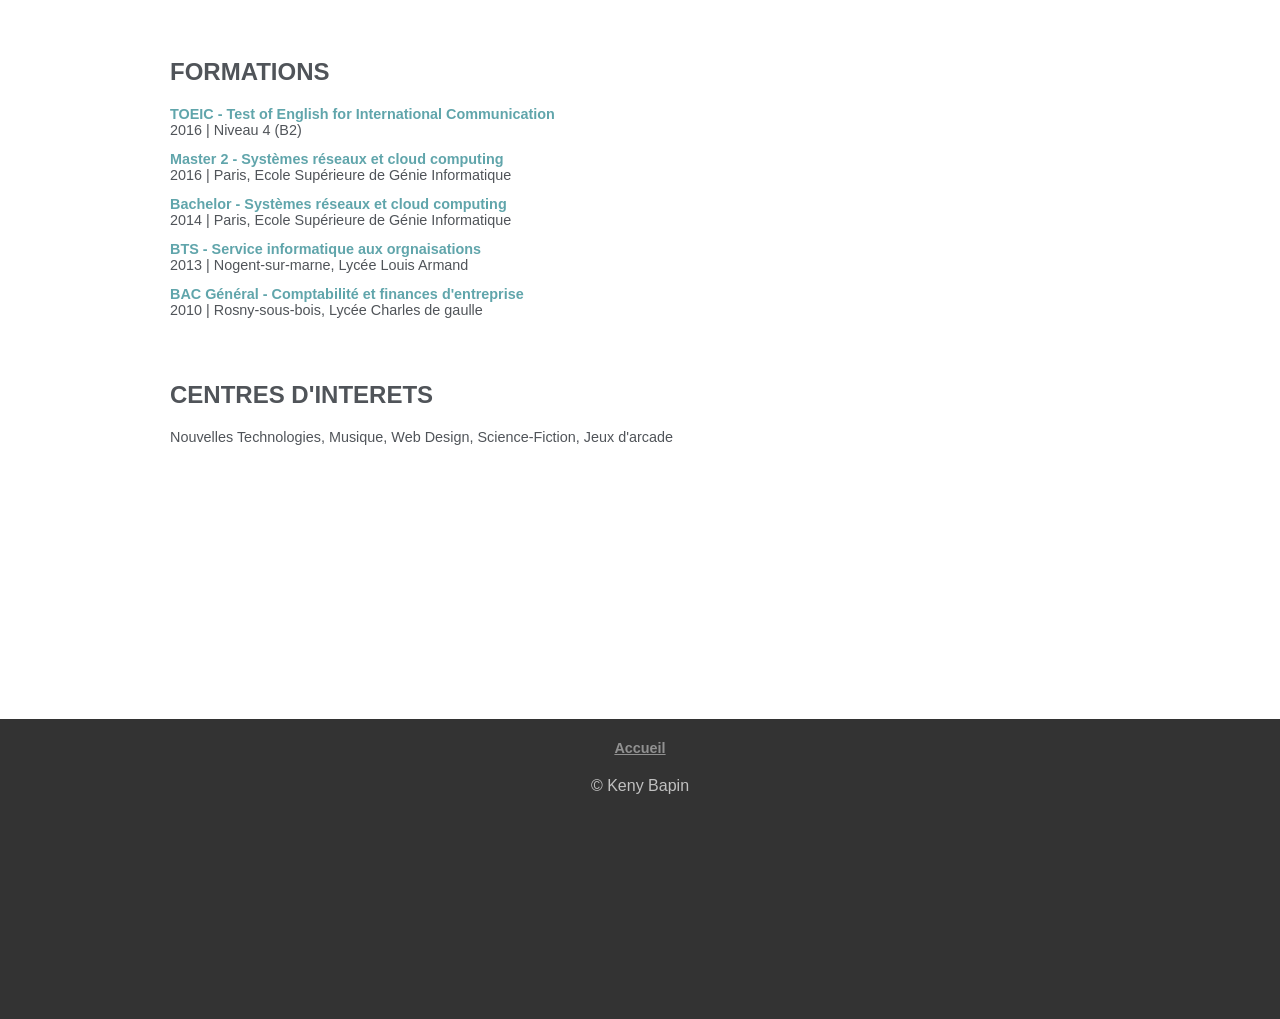
==== commit bf4a6bfd: "Update index.html" ====
--- a/index.html
+++ b/index.html
@@ -15,6 +15,13 @@
 
 <body>
 
+  <div class="theme-toggle">
+    <input type="checkbox" id="modeSwitch">
+    <label for="modeSwitch" class="circle-button">
+      <span class="sun">&#x2600;</span> <!-- Sun symbol -->
+      <span class="moon">&#x1F319;</span> <!-- Moon symbol -->
+    </label>
+  </div>
 
   <div class="navbar">
     <a href="#exp">Exp.</a>
@@ -35,14 +42,7 @@
       <p class="contact">Paris, Ile-de-france | keny.bapin@gmail.com</p>
       <div class="links"><a href="javascript:window.print()">Imprimer mon CV</a><a href="https://www.linkedin.com/in/keny-bapin-94615779/" target="_blank">Linkedin</a><a href="https://github.com/kenybapin" target="_blank">Github</a>
       
-        <div class="switchbox">
-          ☀︎
-          <label class="switch">
-            <input type="checkbox" id="modeSwitch">
-            <span class="slider"></span>
-          </label>
-          ☾
-        </div>
+
       
         <script>
           const toggleSwitch = document.querySelector('#modeSwitch');
--- a/style.css
+++ b/style.css
@@ -2,11 +2,11 @@
 *{margin-left:0!important;margin-top:0!important;font-family: Arial, Helvetica, sans-serif;}
 .pagebreak{page-break-before:always!important;}
 header {background: transparent !important; background-image: none !important; text-align: left!important;}
-body,container,html{padding:0!important;background:#fff!important;}
+body,container,html{zoom: 0.9; padding:0!important;background:#fff!important;}
 p.contact{margin-bottom: 50px!important;}
 h1,h2,h3{color:#505459!important;}
 .avatar,body,container,footer,header,section{margin-bottom: 0 !important;padding:0!important;padding:0!important}
-.avatar img,.icon,.links,.navbar,footer,p.contact span, hr, .about, img, .switchbox {margin: 0 !important; display:none!important}
+.avatar img,.icon,.links,.navbar,footer,p.contact span, hr, .about, img, .switchbox, .circle-button, .theme-toggle {margin: 0 !important; display:none!important}
 h2{font-size:20px!important; padding-bottom: 10px !important;}
 h1{font-size:30px!important;}
 body.dark-mode * { color: #505459 !important;}
@@ -125,6 +125,7 @@
 /* Dark mode styles */
 body.dark-mode, body.dark-mode container {background-color: black; color: rgb(223, 223, 223); }
 body.dark-mode header {display:block;text-align:center;background: linear-gradient(0deg, rgb(0, 0, 0) 40%, rgb(8, 57, 42) 100%);}
+body.dark-mode .avatar img { border: solid rgb(160, 160, 160);}
 body.dark-mode h1 { color: white;}
 body.dark-mode h2 { color: white;}
 body.dark-mode h3 { color: white;}
@@ -139,3 +140,54 @@
 body.dark-mode .expcontent { border-bottom: 1px solid rgb(58, 58, 58);}
 body.dark-mode .progress { background-color: #252525;}
 
+
+
+  /* Floating Circle Button */
+  .theme-toggle {
+    position: fixed;
+    bottom: 20px;
+    right: 20px;
+    z-index: 9999; /* Ensure it is above all elements */
+  }
+  
+  .circle-button {
+    display: flex;
+    align-items: center;
+    justify-content: center;
+    width: 50px;
+    height: 50px;
+    border-radius: 50%;
+    background-color: #333; /* Default to dark mode (moon) */
+    cursor: pointer;
+    box-shadow: 0 4px 6px rgba(0, 0, 0, 0.3);
+    transition: background-color 0.3s ease;
+    font-size: 24px;
+    color: #fff;
+  }
+  
+  #modeSwitch {
+    display: none;
+  }
+  
+  /* Initially display the moon */
+  .sun {
+    display: none;
+  }
+  
+  .moon {
+    display: inline-block;
+  }
+  
+  /* When the switch is clicked (light mode), show the sun */
+  #modeSwitch:checked + .circle-button {
+    background-color: #3cb7ff;
+  }
+  
+  #modeSwitch:checked + .circle-button .sun {
+    display: inline-block;
+  }
+  
+  #modeSwitch:checked + .circle-button .moon {
+    display: none;
+  }
+  
